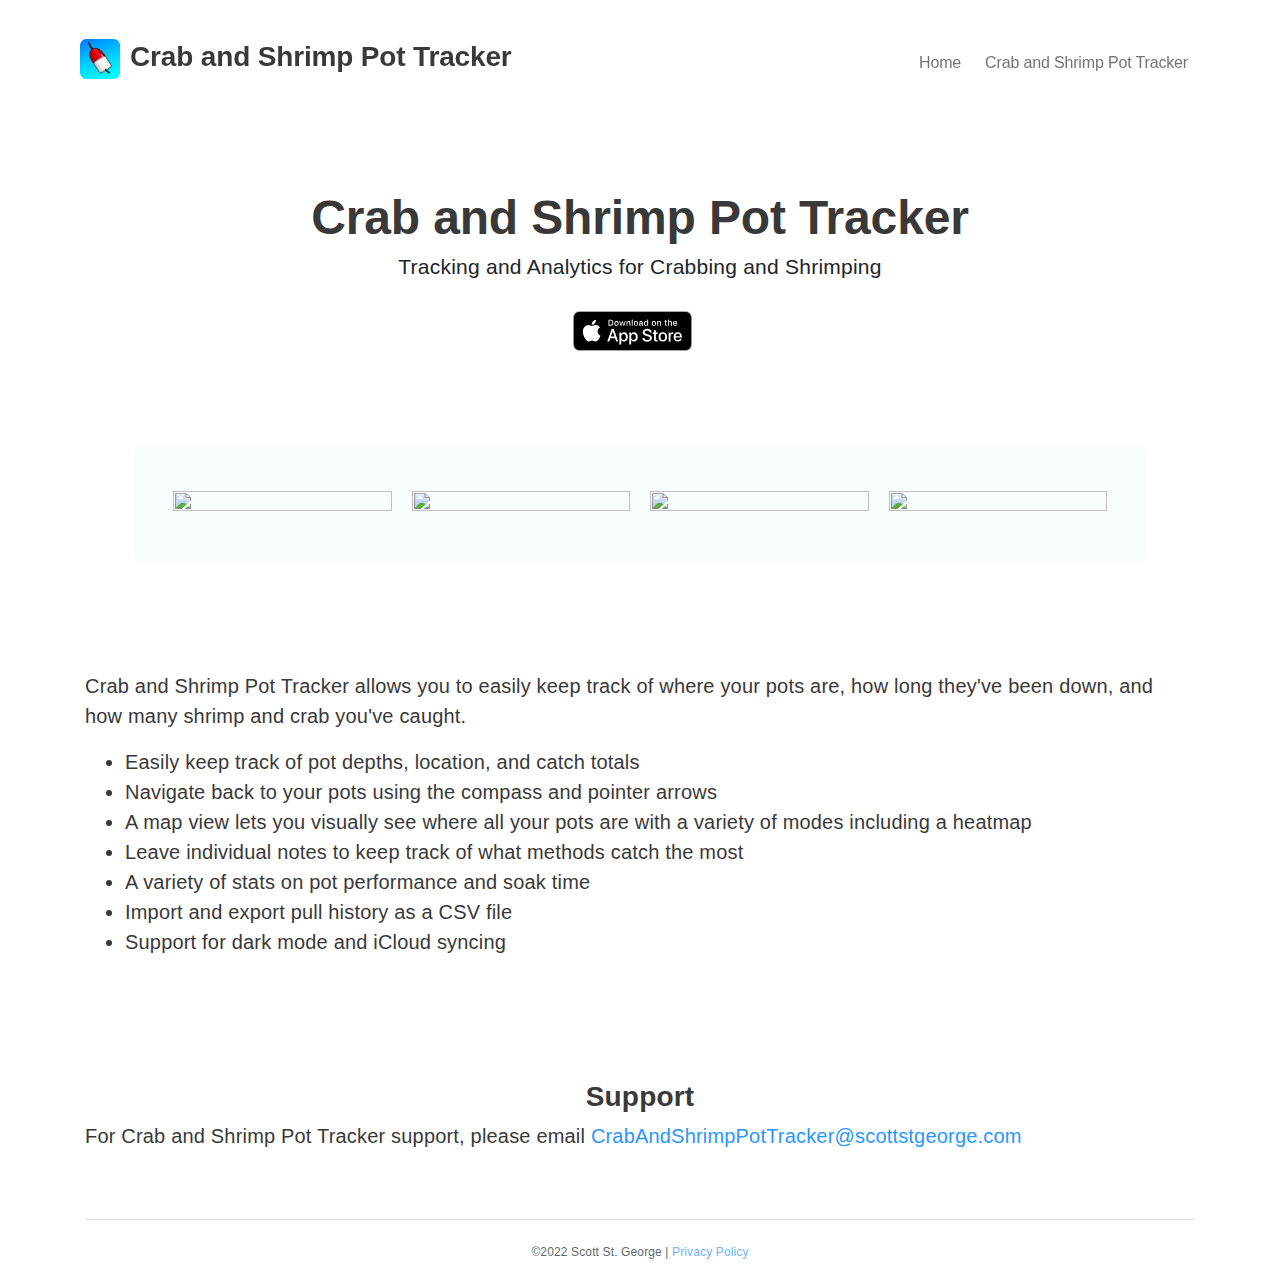
==== en/crab-and-shrimp-pot-tracker/index.html @ feecb1e0 "Update index.html" ====
<!DOCTYPE html> <html lang="en"> <head> <meta charset="utf-8"> <meta name="viewport" content="width=device-width, initial-scale=1, shrink-to-fit=no"> <meta name="description" content="Crab and Shrimp Pot tracker for iOS"><meta name="keywords" content="crab, crabbing, shrimp, shrimping, fish, fishing, boat, track, statistics, hunt, gps, navigation, noaa, marine"><meta property="og:site_name" content="Crab and Shrimp Pot Tracker"/> <meta property="og:site" content=""/> <meta property="og:title" content="" /> <meta property="og:description" content=""/> <meta property="og:image" content=""/> <meta property="og:url" content=""/> <title>Crab and Shrimp Pot Tracker - Crab and Shrimp Pot Tracker</title> <link href="css/bootstrap-3a76f35339.css" rel="stylesheet" /> <link href="css/fontawesome-all-11274eeeaa.css" rel="stylesheet" /> <link href="css/swiper-4aa7a26ce2.css" rel="stylesheet" /> <link href="css/magnific-popup-bc1aad3793.css" rel="stylesheet" /> <link href="css/styles-light-bcdc24995d.css" rel="stylesheet" /> <link rel="icon" href="image/jprwdjn2/9f2cd3043016f7cc01bc17853f072739.png?imageView2/1/w/64/h/64" /> </head> <body data-spy="scroll" data-target=".fixed-top"> <div class="spinner-wrapper"> <div class="spinner"> <div class="bounce1"></div> <div class="bounce2"></div> <div class="bounce3"></div> </div> </div> <nav class="navbar navbar-expand-lg navbar-dark navbar-custom fixed-top"> <a class="navbar-brand logo-image" href="#"><h3><img src="image/jprwdjn2/9f2cd3043016f7cc01bc17853f072739.png?imageView2/1/w/128/h/128" alt=""/>Crab and Shrimp Pot Tracker</h3></a> <button class="navbar-toggler" type="button" data-toggle="collapse" data-target="#navbarsToggle" aria-controls="navbarsToggle" aria-expanded="false" aria-label="Toggle navigation"> <span class="navbar-toggler-awesome fas fa-bars"></span> <span class="navbar-toggler-awesome fas fa-times"></span> </button>  <div class="collapse navbar-collapse" id="navbarsToggle"> <ul class="navbar-nav ml-auto"> <li class="nav-item"> <a class="nav-link page-scroll" href="http://www.scottstgeorge.com">Home</a></li><li class="nav-item"> <a class="nav-link page-scroll" href="">Crab and Shrimp Pot Tracker</a></li>  </ul> </div> </nav> <div id="header" class="cards-1"> <div class="container"> <div class="row"> <div class="col-lg-12"> <h1>Crab and Shrimp Pot Tracker</h1> <p class="p-heading p-large">Tracking and Analytics for Crabbing and Shrimping</p> <a href="https://apps.apple.com/app/apple-store/id1212160970?pt=118155238&ct=website&mt=8" target="_blank"><img src="image/download-icon/AppStore-Black.svg"/></a>&nbsp; &nbsp; </div> </div> </div> </div> <div class="slider-1"> <div class="container"> <div class="row"> <div class="col-lg-12"><div class="slider-container"> <div class="swiper-container image-v-slider"> <div class="swiper-wrapper"> <img class="swiper-slide"  src="image/jprwdjn2/7adb505d5feef9f7bb9415e6b4ef70dd.png"><img class="swiper-slide"  src="image/jprwdjn2/2c59d90d53704aeddb52153953a368f7.png"><img class="swiper-slide"  src="image/jprwdjn2/9264a9f5d0690eb03f292ec49af1e309.png"><img class="swiper-slide"  src="image/jprwdjn2/b94d99adfa3c1d48db1198936ebbbe9c.png"><img class="swiper-slide"  src="image/jprwdjn2/5e6cbcd90b7fb0bc3ebe391fe0f9e271.png"><img class="swiper-slide"  src="image/jprwdjn2/7f57d0bb5a3ef3f314821b32ac7c8688.png"> </div> </div> </div> </div> </div> </div> </div> <div class="cards-2" id="feature1"> <div class="container"> <div class="row"> <div class="col-lg-12"> <h2><h4 style=text-align:left>
Crab and Shrimp Pot Tracker allows you to easily keep track of where your pots are, how long they've been down, and how many shrimp and crab you've caught. 
</p></h2> <h4><ul style=text-align:left;>
<li>
Easily keep track of pot depths, location, and catch totals
</li>
<li>
Navigate back to your pots using the compass and pointer arrows<li>
A map view lets you visually see where all your pots are with a variety of modes including a heatmap
</li>
<li>
Leave individual notes to keep track of what methods catch the most
</li>
<li>A variety of stats on pot performance and soak time</br>
<li>
Import and export pull history as a CSV file
</li>
<li>Support for dark mode and iCloud syncing</li>
</ul></h4></div> </div> </div> </div><div class="cards-2" id="feature2"> <div class="container"> <div class="row"> <div class="col-lg-12"> <h2><h3>Support</h3></h2> <h4><h4 style=text-align:left>
For Crab and Shrimp Pot Tracker support, please email <a href="mailto:CrabAndShrimpPotTracker@scottstgeorge.com">CrabAndShrimpPotTracker@scottstgeorge.com</a>  
</h4></h4></div> </div> </div> </div> <div class="copyright"> <div class="container"> <div class="row"> <div class="col-lg-12"> <p class="p-small">©2022 Scott St. George | <a href=../privacy-policy>Privacy Policy</a></p> </div> </div> </div> </div> <script src="js/jquery-a09e13ee94.min.js"></script> <script src="js/popper-36affe2ca6.min.js"></script> <script src="js/bootstrap-e1d98d4768.min.js"></script> <script src="js/jquery-b62c744f56.easing.min.js"></script> <script src="js/swiper-d3ecdaa712.min.js"></script> <script src="js/jquery-21dfcde552.magnific-popup.js"></script> <script src="js/validator-6f0c261c06.min.js"></script> <script src="js/scripts-ec752a0d69.js"></script> </body> </html>
---- en/crab-and-shrimp-pot-tracker/css/styles-light-bcdc24995d.css ----
.p-large,body,p{line-height:1.381;letter-spacing:.011em;font-family:"SF Pro Display","SF Pro Icons","Helvetica Neue",Helvetica,Arial,sans-serif;font-weight:400}a,a:hover{color:#2997ff}body,html{width:100%;height:100%}body,p{font-size:17px}.p-large{font-size:21px}.p-small{font:400 .75rem/1.25rem "SF Pro Display","SF Pro Icons","Helvetica Neue",Helvetica,Arial,sans-serif}.p-heading{margin-bottom:1.875rem}.li-space-lg li{margin-bottom:.25rem}.indent{padding-left:1.25rem}h1{color:#393939;font-size:48px;line-height:1.08349;font-weight:600;letter-spacing:-.003em;font-family:"SF Pro Display","SF Pro Icons","Helvetica Neue",Helvetica,Arial,sans-serif}h2{color:#393939;font:600 2.25rem/2.75rem "SF Pro Display","SF Pro Icons","Helvetica Neue",Helvetica,Arial,sans-serif}h3{color:#393939;font:600 1.75rem/2rem "SF Pro Display","SF Pro Icons","Helvetica Neue",Helvetica,Arial,sans-serif}h4{color:#393939;font:400 1.25rem/1.875rem "SF Pro Display","SF Pro Icons","Helvetica Neue",Helvetica,Arial,sans-serif}h5{color:#393939;font:400 1.125rem/1.625rem "SF Pro Display","SF Pro Icons","Helvetica Neue",Helvetica,Arial,sans-serif}h6{color:#393939;font:400 1rem/1.5rem "SF Pro Display","SF Pro Icons","Helvetica Neue",Helvetica,Arial,sans-serif}a:hover{text-decoration:underline}a.turquoise{color:#000}a.white{color:#fff}.testimonial-text{font:italic 400 1rem/1.5rem "SF Pro Display","SF Pro Icons","Helvetica Neue",Helvetica,Arial,sans-serif}.testimonial-author{font:700 1rem/1.5rem "SF Pro Display","SF Pro Icons","Helvetica Neue",Helvetica,Arial,sans-serif}.btn-solid-lg,.btn-solid-reg{font:700 .75rem/0 "SF Pro Display","SF Pro Icons","Helvetica Neue",Helvetica,Arial,sans-serif;transition:all .2s;display:inline-block}.turquoise{color:#000}.btn-solid-reg{margin:10px;padding:1.1875rem 2.125rem;border:.125rem solid #000;border-radius:2rem;background-color:#000;color:#fff;text-decoration:none}.btn-solid-reg:hover{background-color:transparent;color:#000;text-decoration:none}.btn-solid-lg{padding:1.375rem 2.625rem;border:.125rem solid #000;border-radius:2rem;background-color:#000;color:#fff;text-decoration:none}.btn-outline,.btn-solid-lg:hover{background-color:transparent;color:#000;text-decoration:none}.btn-outline{display:inline-block;padding:1.1875rem 2.125rem;border:.125rem solid #000;border-radius:2rem;font:700 1.25rem/0 "SF Pro Display","SF Pro Icons","Helvetica Neue",Helvetica,Arial,sans-serif;transition:all .2s;margin:10px}.btn-outline:hover{background-color:#000;color:#fff;text-decoration:none}.btn-outline-lg,.btn-outline-reg{background-color:transparent;font:700 .75rem/0 "SF Pro Display","SF Pro Icons","Helvetica Neue",Helvetica,Arial,sans-serif;transition:all .2s;text-decoration:none}.btn-outline-reg{display:inline-block;padding:1.1875rem 2.125rem;border:.125rem solid #000;border-radius:2rem;color:#000}.btn-outline-reg:hover{background-color:#000;color:#fff;text-decoration:none}.btn-outline-lg{display:inline-block;padding:1.375rem 2.625rem;border:.125rem solid #000;border-radius:2rem;color:#000}.btn-outline-lg:hover{background-color:#000;color:#fff;text-decoration:none}.btn-outline-sm{display:inline-block;padding:1rem 1.625rem .875rem;border:.125rem solid #000;border-radius:2rem;background-color:transparent;color:#000;font:700 .625rem/0 "SF Pro Display","SF Pro Icons","Helvetica Neue",Helvetica,Arial,sans-serif;text-decoration:none;transition:all .2s}.form-control-input,.form-control-select,.form-control-textarea{padding-left:1.3125rem;border:1px solid #c4d8dc;color:#626262;transition:all .2s}.btn-outline-sm:hover{background-color:#000;color:#fff;text-decoration:none}.form-group{position:relative;margin-bottom:1.25rem}.form-group.has-error.has-danger{margin-bottom:.625rem}.form-group.has-error.has-danger .help-block.with-errors ul{margin-top:.375rem}.label-control{position:absolute;top:.87rem;left:1.375rem;color:#626262;opacity:1;font:400 .875rem/1.375rem "SF Pro Display","SF Pro Icons","Helvetica Neue",Helvetica,Arial,sans-serif;cursor:text;transition:all .2s ease}@media screen and (-ms-high-contrast:active),screen and (-ms-high-contrast:none){.label-control{top:.9375rem}}.form-control-input.notEmpty+.label-control,.form-control-input:focus+.label-control,.form-control-textarea.notEmpty+.label-control,.form-control-textarea:focus+.label-control{top:.125rem;opacity:1;font-size:.75rem;font-weight:700}.form-control-input,.form-control-select{display:block;width:100%;padding-top:1.0625rem;padding-bottom:.0625rem;border-radius:.25rem;background-color:#fff;font:400 .875rem/1.875rem "SF Pro Display","SF Pro Icons","Helvetica Neue",Helvetica,Arial,sans-serif;-webkit-appearance:none}.form-control-select{padding-top:.5rem;padding-bottom:.5rem;height:3rem}@media screen and (-ms-high-contrast:active),screen and (-ms-high-contrast:none){.form-control-input{padding-top:1.25rem;padding-bottom:.75rem;line-height:1.75rem}.form-control-select{padding-top:.875rem;padding-bottom:.75rem;height:3.125rem;line-height:2.125rem}}select{-webkit-appearance:none;-moz-appearance:none;-ms-appearance:none;-o-appearance:none;appearance:none;background-image:url(../image/down-arrow.png);background-position:96% 50%;background-repeat:no-repeat;outline:0}select::-ms-expand{display:none}.form-control-textarea{display:block;width:100%;height:8rem;padding-top:1.25rem;border-radius:.25rem;background-color:#fff;font:400 .875rem/1.75rem "SF Pro Display","SF Pro Icons","Helvetica Neue",Helvetica,Arial,sans-serif}.form-control-input:focus,.form-control-select:focus,.form-control-textarea:focus{border:1px solid #a1a1a1;outline:0}.form-control-input:hover,.form-control-select:hover,.form-control-textarea:hover{border:1px solid #a1a1a1}.checkbox{font:400 .75rem/1.25rem "SF Pro Display","SF Pro Icons","Helvetica Neue",Helvetica,Arial,sans-serif}input[type=checkbox]{vertical-align:-15%;margin-right:.375rem}@media screen and (-ms-high-contrast:active),screen and (-ms-high-contrast:none){input[type=checkbox]{vertical-align:-9%}}.form-control-submit-button{display:inline-block;width:100%;height:3.125rem;border:1px solid #000;border-radius:1.5rem;background-color:#000;color:#fff;font:700 .75rem/1.75rem "SF Pro Display","SF Pro Icons","Helvetica Neue",Helvetica,Arial,sans-serif;cursor:pointer;transition:all .2s}.form-control-submit-button:hover{background-color:transparent;color:#000}#cmsgSubmit.h3.text-center,#cmsgSubmit.h3.text-center.tada.animated,#pmsgSubmit.h3.text-center,#pmsgSubmit.h3.text-center.tada.animated,#rmsgSubmit.h3.text-center,#rmsgSubmit.h3.text-center.tada.animated{display:block;margin-bottom:0;color:#626262;font:400 1.125rem/1rem "SF Pro Display","SF Pro Icons","Helvetica Neue",Helvetica,Arial,sans-serif}.help-block.with-errors .list-unstyled{color:#626262;font-size:.75rem;line-height:1.125rem;text-align:left}.cards-1,.header .header-content,.slider-1,.spinner{text-align:center}.help-block.with-errors ul{margin-bottom:0}@-webkit-keyframes tada{from,to{-webkit-transform:scale3d(1,1,1);-ms-transform:scale3d(1,1,1);transform:scale3d(1,1,1)}10%,20%{-webkit-transform:scale3d(.9,.9,.9) rotate3d(0,0,1,-3deg);-ms-transform:scale3d(.9,.9,.9) rotate3d(0,0,1,-3deg);transform:scale3d(.9,.9,.9) rotate3d(0,0,1,-3deg)}30%,50%,70%,90%{-webkit-transform:scale3d(1.1,1.1,1.1) rotate3d(0,0,1,3deg);-ms-transform:scale3d(1.1,1.1,1.1) rotate3d(0,0,1,3deg);transform:scale3d(1.1,1.1,1.1) rotate3d(0,0,1,3deg)}40%,60%,80%{-webkit-transform:scale3d(1.1,1.1,1.1) rotate3d(0,0,1,-3deg);-ms-transform:scale3d(1.1,1.1,1.1) rotate3d(0,0,1,-3deg);transform:scale3d(1.1,1.1,1.1) rotate3d(0,0,1,-3deg)}}@keyframes tada{from,to{-webkit-transform:scale3d(1,1,1);-ms-transform:scale3d(1,1,1);transform:scale3d(1,1,1)}10%,20%{-webkit-transform:scale3d(.9,.9,.9) rotate3d(0,0,1,-3deg);-ms-transform:scale3d(.9,.9,.9) rotate3d(0,0,1,-3deg);transform:scale3d(.9,.9,.9) rotate3d(0,0,1,-3deg)}30%,50%,70%,90%{-webkit-transform:scale3d(1.1,1.1,1.1) rotate3d(0,0,1,3deg);-ms-transform:scale3d(1.1,1.1,1.1) rotate3d(0,0,1,3deg);transform:scale3d(1.1,1.1,1.1) rotate3d(0,0,1,3deg)}40%,60%,80%{-webkit-transform:scale3d(1.1,1.1,1.1) rotate3d(0,0,1,-3deg);-ms-transform:scale3d(1.1,1.1,1.1) rotate3d(0,0,1,-3deg);transform:scale3d(1.1,1.1,1.1) rotate3d(0,0,1,-3deg)}}.tada{-webkit-animation-name:tada;animation-name:tada}.animated{-webkit-animation-duration:1s;animation-duration:1s;-webkit-animation-fill-mode:both;animation-fill-mode:both}.my-mfp-slide-bottom .zoom-anim-dialog{opacity:0;transition:all .2s ease-out;-webkit-transform:translateY(-1.25rem) perspective(37.5rem) rotateX(10deg);-ms-transform:translateY(-1.25rem) perspective(37.5rem) rotateX(10deg);transform:translateY(-1.25rem) perspective(37.5rem) rotateX(10deg)}.my-mfp-slide-bottom.mfp-ready .zoom-anim-dialog{opacity:1;-webkit-transform:translateY(0) perspective(37.5rem) rotateX(0);-ms-transform:translateY(0) perspective(37.5rem) rotateX(0);transform:translateY(0) perspective(37.5rem) rotateX(0)}.my-mfp-slide-bottom.mfp-removing .zoom-anim-dialog{opacity:0;-webkit-transform:translateY(-.625rem) perspective(37.5rem) rotateX(10deg);-ms-transform:translateY(-.625rem) perspective(37.5rem) rotateX(10deg);transform:translateY(-.625rem) perspective(37.5rem) rotateX(10deg)}.my-mfp-slide-bottom.mfp-bg{opacity:0;transition:opacity .2s ease-out}.my-mfp-slide-bottom.mfp-ready.mfp-bg{opacity:.8}.my-mfp-slide-bottom.mfp-removing.mfp-bg{opacity:0}@-webkit-keyframes fadeIn{from{opacity:0}to{opacity:1}}@keyframes fadeIn{from{opacity:0}to{opacity:1}}.fadeIn{-webkit-animation:fadeIn .6s;animation:fadeIn .6s}@-webkit-keyframes fadeOut{from{opacity:1}to{opacity:0}}@keyframes fadeOut{from{opacity:1}to{opacity:0}}.fadeOut{-webkit-animation:fadeOut .8s;animation:fadeOut .8s}.spinner-wrapper{position:fixed;z-index:999999;top:0;right:0;bottom:0;left:0;background:#fff}.spinner{position:absolute;top:50%;left:50%;width:3.75rem;height:1.25rem;margin:-.625rem 0 0 -1.875rem}.spinner>div{display:inline-block;width:1rem;height:1rem;border-radius:100%;background-color:#0a0a0a;-webkit-animation:sk-bouncedelay 1s infinite ease-in-out both;animation:sk-bouncedelay 1s infinite ease-in-out both}.spinner .bounce1{-webkit-animation-delay:-.32s;animation-delay:-.32s}.spinner .bounce2{-webkit-animation-delay:-.16s;animation-delay:-.16s}@-webkit-keyframes sk-bouncedelay{0%,100%,80%{-webkit-transform:scale(0)}40%{-webkit-transform:scale(1)}}@keyframes sk-bouncedelay{0%,100%,80%{-webkit-transform:scale(0);-ms-transform:scale(0);transform:scale(0)}40%{-webkit-transform:scale(1);-ms-transform:scale(1);transform:scale(1)}}.navbar-custom{background-color:#fff;box-shadow:0 .0625rem .375rem 0 rgba(0,0,0,.1);font-size:16px;font-weight:400;letter-spacing:-.01em;font-family:"SF Pro Text","Myriad Set Pro","SF Pro Icons","Helvetica Neue",Helvetica,Arial,sans-serif;transition:all .2s}.navbar-custom .navbar-brand.logo-image img{width:2.5rem;height:2.5rem;margin-right:10px}.navbar-custom .navbar-brand.logo-text{font:600 2rem/1.5rem "SF Pro Display","SF Pro Icons","Helvetica Neue",Helvetica,Arial,sans-serif;color:#393939;text-decoration:none}.navbar-custom .navbar-nav{margin-top:.75rem;margin-bottom:.5rem}.navbar-custom .nav-item .nav-link{padding:.625rem .75rem;color:#393939;text-decoration:none}.navbar-custom .nav-item .nav-link.active,.navbar-custom .nav-item .nav-link:hover{color:#000}.navbar-custom .dropdown:hover>.dropdown-menu{display:block;min-width:auto;animation:fadeDropdown .2s}.navbar-custom .social-icons,.navbar-custom button[aria-expanded=false] .navbar-toggler-awesome.fas.fa-times{display:none}@keyframes fadeDropdown{0%{opacity:0}100%{opacity:1}}.navbar-custom .dropdown-toggle:focus{outline:0}.navbar-custom .dropdown-menu{margin-top:0;border:none;border-radius:.25rem;background-color:#fff}.navbar-custom .dropdown-item{color:#393939;text-decoration:none}.navbar-custom .dropdown-item:hover{background-color:#fff}.navbar-custom .dropdown-item .item-text{font:600 .875rem/.875rem "SF Pro Display","SF Pro Icons","Helvetica Neue",Helvetica,Arial,sans-serif}.navbar-custom .dropdown-item:hover .item-text{color:#000}.navbar-custom .dropdown-items-divide-hr{width:100%;height:1px;margin:.75rem auto .725rem;border:none;background-color:#c4d8dc;opacity:.2}.basic-1 .btn-solid-reg,.basic-2 .btn-solid-reg{margin-top:.625rem}.navbar-custom .navbar-toggler{border:none;color:#393939;font-size:2rem}.navbar-custom button[aria-expanded=false] .navbar-toggler-awesome.fas.fa-bars{display:inline-block}.navbar-custom button[aria-expanded=true] .navbar-toggler-awesome.fas.fa-bars{display:none}.navbar-custom button[aria-expanded=true] .navbar-toggler-awesome.fas.fa-times{display:inline-block;margin-right:.125rem}.header{background-color:#fff}.header .header-content{padding-top:8rem;padding-bottom:4rem}.header .text-container{margin-bottom:4rem}.header h1{margin-bottom:1.125rem;font-size:2.5rem;line-height:3.125rem}.header .p-large{margin-bottom:1.875rem}.slider-1{padding-top:2.25rem;padding-bottom:2.125rem}.slider-1 h5{margin-bottom:.75rem}.slider-1 .slider-container{padding-top:2.75rem;padding-bottom:2.75rem;border-radius:.5rem;background-color:#f7fcfd}.cards-1{padding-top:12rem;padding-bottom:3rem}.cards-1 h2{margin-bottom:1rem}.cards-1 .card{max-width:21rem;margin-right:auto;margin-bottom:4.5rem;margin-left:auto;padding:3.25rem 2rem 2rem;border:1px solid #c4d8dc;border-radius:0;background:0 0}.cards-1 .card-image{width:6rem;height:6rem;margin-right:auto;margin-bottom:0;margin-left:auto}.cards-1 .card-title{margin-bottom:.875rem}.cards-1 .card-body{padding:0}.basic-1{padding-top:5rem;padding-bottom:5rem}.basic-1 .text-container{margin-bottom:4rem}.basic-1 h2{margin-bottom:1.375rem}.basic-2 .image-container,.slider-2 .image-container{margin-bottom:4rem}.basic-2{padding-top:7.5rem;padding-bottom:7.5rem}.basic-2 h2{margin-bottom:1.375rem}.basic-2 .list-unstyled .fas{color:#000;line-height:1.375rem}.basic-2 .list-unstyled .media-body{margin-left:.625rem}.lightbox-basic{margin:2.5rem auto;padding:2rem 1.5rem;border-radius:.25rem;background:#fff;text-align:left}.lightbox-basic .container{padding-right:0;padding-left:0}.lightbox-basic .image-container{max-width:33.75rem;margin-right:auto;margin-bottom:3rem;margin-left:auto}.lightbox-basic h3{margin-bottom:.5rem}.lightbox-basic hr{width:2.5rem;height:.125rem;margin-top:0;margin-bottom:1.25rem;margin-left:0;border:0;background-color:#000;text-align:left}.cards-2 h2,.lightbox-basic h4{margin-bottom:1rem}.lightbox-basic .list-unstyled .fas{color:#000;line-height:1.375rem}.lightbox-basic .list-unstyled .media-body{margin-left:.625rem}.lightbox-basic .btn-outline-reg,.lightbox-basic .btn-solid-reg{margin-top:.75rem}.lightbox-basic .btn-solid-reg.mfp-close{position:relative;width:auto;height:auto;color:#fff;opacity:1}.lightbox-basic .btn-solid-reg.mfp-close:hover{color:#000}.lightbox-basic a.mfp-close.as-button{position:relative;width:auto;height:auto;margin-left:.375rem;color:#000;opacity:1}.basic-4 .team-member,.cards-2 .card,.slider-2 .card-image{margin-right:auto;margin-left:auto}.lightbox-basic a.mfp-close.as-button:hover{color:#fff}.lightbox-basic button.mfp-close.x-button{position:absolute;top:-.125rem;right:-.125rem;width:2.75rem;height:2.75rem;color:#707984}.cards-2{padding-top:3rem;padding-bottom:2.75rem;text-align:center}.cards-2 .card{display:block;max-width:19.5rem;margin-bottom:6rem;border:1px solid #c4d8dc;border-radius:.5rem;vertical-align:top}.cards-2 .card .card-body{padding:2.5rem 2.75rem 1.875rem 2.5rem}.cards-2 .card .card-title{margin-bottom:.625rem;color:#393939;font-weight:700;font-size:1.75rem;line-height:2.25rem;text-align:center}.cards-2 .card .card-subtitle{margin-bottom:1.75rem}.cards-2 .card .cell-divide-hr{height:1px;margin-top:0;margin-bottom:0;border:none;background-color:#c4d8dc}.cards-2 .card .price{padding-top:.875rem;padding-bottom:1.5rem}.cards-2 .card .value{color:#000;font-weight:700;font-size:3.5rem;line-height:4rem;text-align:center}.cards-2 .card .currency{margin-right:.375rem;color:#000;font-size:1.5rem;vertical-align:56%}.cards-2 .card .frequency{margin-top:.25rem;font-size:.875rem;text-align:center}.cards-2 .card .list-unstyled{margin-top:1.875rem;margin-bottom:1.625rem;text-align:left}.basic-3 h2,.basic-3 p,.basic-4,.basic-4 h2,.cards-2 .card .button-wrapper,.copyright,.ex-header,.form-2 .list-unstyled,.form-2 h2,.slider-2 .swiper-container,.slider-2 h2{text-align:center}.cards-2 .card .list-unstyled.li-space-lg li{margin-bottom:.5rem}.cards-2 .card .list-unstyled .fas{color:#000;line-height:1.375rem}.cards-2 .card .list-unstyled .fas.fa-times{margin-left:.1875rem;margin-right:.125rem;color:#777b7e}.cards-2 .card .list-unstyled .media-body,.form-1 .list-unstyled .media-body{margin-left:.625rem}.cards-2 .card .button-wrapper{position:absolute;right:0;bottom:-1.25rem;left:0}.cards-2 .card .btn-solid-reg:hover{background-color:#fff}.cards-2 .card .label{position:absolute;top:0;right:0;width:10.625rem;height:10.625rem;overflow:hidden}.cards-2 .card .label .best-value{position:relative;width:13.75rem;padding:.3125rem 0 .3125rem 4.125rem;background-color:#000;color:#fff;-webkit-transform:rotate(45deg) translate3d(0,0,0);-ms-transform:rotate(45deg) translate3d(0,0,0);transform:rotate(45deg) translate3d(0,0,0)}.basic-3,.form-1{padding-top:6.875rem}.form-1{padding-bottom:6.25rem;background-color:#f9fafc}.form-1 h2{margin-bottom:1.25rem}.form-1 .list-unstyled{margin-top:1.375rem}.form-1 .list-unstyled .fas{color:#000;line-height:1.375rem}.form-1 .text-container{margin-bottom:3.5rem}.basic-3{padding-bottom:6.125rem}.basic-3 h2{margin-bottom:3rem}.basic-3 .image-container{margin-bottom:2.25rem}.basic-3 .image-container img{border-radius:.5rem}.basic-3 .video-wrapper{position:relative}.basic-3 .video-play-button,.basic-3 .video-play-button:after,.basic-3 .video-play-button:before{position:absolute;top:50%;left:50%;border-radius:50%;display:block}.basic-3 .video-play-button{z-index:10;box-sizing:content-box;width:2rem;height:2.75rem;padding:1.125rem 1.25rem 1.125rem 1.75rem;-webkit-transform:translateX(-50%) translateY(-50%);-ms-transform:translateX(-50%) translateY(-50%);transform:translateX(-50%) translateY(-50%)}.basic-3 .video-play-button:before{content:"";z-index:0;width:4.75rem;height:4.75rem;background:#000;animation:pulse-border 1.5s ease-out infinite;-webkit-transform:translateX(-50%) translateY(-50%);-ms-transform:translateX(-50%) translateY(-50%);transform:translateX(-50%) translateY(-50%)}.basic-3 .video-play-button:after{content:"";z-index:1;width:4.375rem;height:4.375rem;background:#000;transition:all .2s;-webkit-transform:translateX(-50%) translateY(-50%);-ms-transform:translateX(-50%) translateY(-50%);transform:translateX(-50%) translateY(-50%)}.basic-3 .video-play-button span{position:relative;display:block;z-index:3;top:.375rem;left:.25rem;width:0;height:0;border-left:1.625rem solid #fff;border-top:1rem solid transparent;border-bottom:1rem solid transparent}@keyframes pulse-border{0%{transform:translateX(-50%) translateY(-50%) translateZ(0) scale(1);opacity:1}100%{transform:translateX(-50%) translateY(-50%) translateZ(0) scale(1.5);opacity:0}}.slider-2{padding-top:7.5rem;padding-bottom:7rem;background:url(../images/testimonials-background.jpg) center center no-repeat;background-size:cover}.basic-4,.form-2{padding-top:7rem}.slider-2 h2{margin-bottom:2.5rem}.slider-2 .slider-container{position:relative}.slider-2 .swiper-container{position:static;width:90%}.slider-2 .swiper-button-next:focus,.slider-2 .swiper-button-prev:focus{outline:0}.slider-2 .swiper-button-prev{left:-.5rem;background-image:url("data:image/svg+xml;charset=utf-8,%3Csvg%20xmlns%3D'http%3A%2F%2Fwww.w3.org%2F2000%2Fsvg'%20viewBox%3D'0%200%2028%2044'%3E%3Cpath%20d%3D'M0%2C22L22%2C0l2.1%2C2.1L4.2%2C22l19.9%2C19.9L22%2C44L0%2C22L0%2C22L0%2C22z'%20fill%3D'%23626262'%2F%3E%3C%2Fsvg%3E");background-size:1.125rem 1.75rem}.slider-2 .swiper-button-next{right:-.5rem;background-image:url("data:image/svg+xml;charset=utf-8,%3Csvg%20xmlns%3D'http%3A%2F%2Fwww.w3.org%2F2000%2Fsvg'%20viewBox%3D'0%200%2028%2044'%3E%3Cpath%20d%3D'M27%2C22L27%2C22L5%2C44l-2.1-2.1L22.8%2C22L2.9%2C2.1L5%2C0L27%2C22L27%2C22z'%20fill%3D'%23626262'%2F%3E%3C%2Fsvg%3E");background-size:1.125rem 1.75rem}.slider-2 .card{position:relative;border:none;background-color:transparent}.slider-2 .card-image{width:7rem;height:7rem;margin-bottom:.25rem;border-radius:50%}.slider-2 .card-body{padding-bottom:0}.slider-2 .testimonial-author{margin-bottom:0}.basic-4{padding-bottom:4rem}.basic-4 h2{margin-bottom:1rem}.basic-4 .team-member{max-width:12.5rem;margin-bottom:3.5rem}.basic-4 .image-wrapper{overflow:hidden;margin-bottom:1.5rem;border-radius:50%}.basic-4 .image-wrapper img{margin:0;transition:all .3s}.basic-4 .image-wrapper:hover img{-moz-transform:scale(1.15);-webkit-transform:scale(1.15);transform:scale(1.15)}.basic-4 .team-member .p-large{margin-bottom:.25rem;font-size:1.125rem}.basic-4 .team-member .job-title{margin-bottom:.375rem}.basic-4 .fa-stack{margin-top:.375rem;margin-right:.125rem;margin-left:.125rem;font-size:.875rem}.ex-basic-1 .breadcrumbs .fa,.ex-basic-2 .list-unstyled .media-body,.footer .list-unstyled .media-body{margin-left:.625rem}.basic-4 .fa-stack-2x{color:#000;transition:all .2s ease}.basic-4 .fa-stack-1x{color:#fff;transition:all .2s ease}.basic-4 .fa-stack:hover .fa-stack-2x{color:#2997ff}.basic-4 .fa-stack:hover .fa-stack-1x{color:#fff}.form-2{padding-bottom:6.25rem;background:url(../images/contact-background.jpg) center center no-repeat;background-size:cover}.form-2 h2{margin-bottom:1rem}.form-2 .list-unstyled{margin-bottom:3.75rem;font-size:1rem;line-height:1.5rem}.form-2 .list-unstyled .fab,.form-2 .list-unstyled .fas{margin-right:.5rem;font-size:.875rem;color:#000}.form-2 .list-unstyled .fa-phone{vertical-align:3%}.form-2 .map-responsive{position:relative;overflow:hidden;height:0;margin-bottom:4rem;padding-bottom:70%;border-radius:.25rem}.form-2 .map-responsive iframe{position:absolute;top:0;left:0;width:100%;height:100%;border:none}.footer{padding-top:4.625rem;padding-bottom:.5rem}.footer .footer-col{margin-bottom:2.25rem}.footer h4{margin-bottom:1rem}.footer .list-unstyled .fas{color:#000;font-size:.5rem;line-height:1.375rem}.footer .fa-stack{margin-bottom:.75rem;margin-right:.5rem;font-size:1.5rem}.footer .fa-stack .fa-stack-1x{color:#fff;transition:all .2s ease}.footer .fa-stack .fa-stack-2x{color:#000;transition:all .2s ease}.footer .fa-stack:hover .fa-stack-1x{color:#fff}.footer .fa-stack:hover .fa-stack-2x{color:#2997ff}.copyright{padding-top:1rem;padding-bottom:.375rem}.copyright .p-small{padding-top:1.375rem;border-top:1px solid #c4d8dc;opacity:.7}a.back-to-top{position:fixed;z-index:999;right:.75rem;bottom:.75rem;display:none;width:2.625rem;height:2.625rem;border-radius:1.875rem;background:url(../image/up-arrow.png) center 47% no-repeat #000;background-size:1.125rem 1.125rem;text-indent:-9999px}a:hover.back-to-top{background-color:#2997ff}.ex-header{padding-top:8rem;padding-bottom:1rem}.ex-basic-1{padding-top:2rem;padding-bottom:.875rem;background-color:#f7fcfd}.ex-basic-1 .breadcrumbs{margin-bottom:1.125rem}.ex-basic-1 .breadcrumbs .fa{margin-right:.5rem}.ex-basic-2{padding-top:2rem;padding-bottom:4rem}.ex-basic-2 h3{margin-bottom:1rem}.ex-basic-2 .text-container{margin-bottom:3.625rem}.ex-basic-2 .text-container.last{margin-bottom:0}.ex-basic-2 .list-unstyled .fas{color:#000;font-size:.5rem;line-height:1.375rem}.ex-basic-2 .btn-outline-reg{margin-top:1.75rem}.ex-basic-2 .image-container-large{margin-bottom:4rem}.ex-basic-2 .image-container-large img,.ex-basic-2 .image-container-small img{border-radius:.25rem}.ex-basic-2 .text-container.dark-bg{padding:1.625rem 1.5rem .75rem 2rem;background-color:#f9fafc}@media (min-width:0px){.cards-1 .image-container img{margin-top:1rem}}@media (min-width:768px){.basic-3 p,.p-heading{width:85%}.basic-3 p,.p-heading,.slider-2 .slider-container{margin-right:auto;margin-left:auto}.header .header-content{padding-top:10.5rem}.header h1{font-size:3rem;line-height:3.5rem}.slider-1{padding-top:3rem;padding-bottom:2.875rem}.slider-1 .slider-container{padding-right:3.5rem;padding-left:3.5rem}.cards-1 .image-container img{margin-top:1rem}.slider-2 .slider-container{width:70%}.slider-2 .swiper-container{width:85%}.slider-2 .swiper-button-prev{left:1rem;width:1.375rem;background-size:1.375rem 2.125rem}.slider-2 .swiper-button-next{right:1rem;width:1.375rem;background-size:1.375rem 2.125rem}.basic-4 .team-member{display:inline-block;width:12.5rem;margin-right:2rem;margin-left:2rem;vertical-align:top}.form-2 .list-unstyled li{display:inline-block;margin-right:.5rem;margin-left:.5rem}.form-2 .list-unstyled .address{display:block}.ex-header{padding-top:10rem;padding-bottom:1rem}.ex-basic-2 .text-container.dark{padding:2.5rem 3rem 2rem}.ex-basic-2 .text-container.column{width:90%;margin-right:auto;margin-left:auto}}@media (min-width:992px){.navbar-custom{padding:2.125rem 1.5rem 2.125rem 2rem;box-shadow:none;background:0 0}.ex-header,.header{background-size:cover}.navbar-custom .navbar-nav{margin-top:0;margin-bottom:0}.navbar-custom .nav-item .nav-link{padding:.25rem .75rem;color:#515154;opacity:.8}.navbar-custom .nav-item .nav-link.active,.navbar-custom .nav-item .nav-link:hover{color:#1d1d1f;opacity:1}.navbar-custom.top-nav-collapse{padding:.5rem 1.5rem .5rem 2rem;box-shadow:0 .0625rem .375rem 0 rgba(0,0,0,.1);background-color:#fff}.navbar-custom.top-nav-collapse .nav-item .nav-link{color:#0a0a0a;opacity:.56}.navbar-custom.top-nav-collapse .nav-item .nav-link.active,.navbar-custom.top-nav-collapse .nav-item .nav-link:hover{color:#0a0a0a;opacity:1}.navbar-custom .dropdown-menu{padding-top:1rem;padding-bottom:1rem;border-top:.75rem solid transparent;border-radius:.25rem}.navbar-custom.top-nav-collapse .dropdown-menu{border-top:.5rem solid transparent;box-shadow:0 .375rem .375rem 0 rgba(0,0,0,.02)}.navbar-custom .dropdown-item{padding-top:.25rem;padding-bottom:.25rem}.navbar-custom .dropdown-items-divide-hr{width:84%}.navbar-custom .social-icons{display:block;margin-left:.5rem}.navbar-custom .fa-stack{margin-bottom:.1875rem;margin-left:.25rem;font-size:.75rem}.basic-1 .text-container,.basic-2 .image-container,.ex-basic-2 .text-container.column,.form-1 .text-container,.form-2 .map-responsive,.header .text-container,.lightbox-basic .image-container,.slider-2 .image-container{margin-bottom:0}.navbar-custom .fa-stack-2x{color:#000;transition:all .2s ease}.navbar-custom .fa-stack-1x{color:#fff;transition:all .2s ease}.navbar-custom .fa-stack:hover .fa-stack-2x{color:#fff}.navbar-custom .fa-stack:hover .fa-stack-1x,.navbar-custom.top-nav-collapse .fa-stack-2x{color:#000}.navbar-custom.top-nav-collapse .fa-stack-1x{color:#fff}.navbar-custom.top-nav-collapse .fa-stack:hover .fa-stack-2x{color:#2997ff}.navbar-custom.top-nav-collapse .fa-stack:hover .fa-stack-1x{color:#fff}.p-heading{width:65%}.header .header-content{padding-top:11.5rem;text-align:left}.header .text-container{margin-top:3rem}.cards-1 .card{display:inline-block;max-width:17.125rem;vertical-align:top}.cards-1 .col-lg-12 div.card:nth-child(3n+2){margin-right:2rem;margin-left:2rem}.cards-1 .image-container{margin-top:2rem}.basic-1 .text-container{margin-top:0}.basic-2 .text-container{margin-top:0}.lightbox-basic{max-width:62.5rem;padding:2.5rem}.lightbox-basic .image-container{max-width:100%;margin-right:2rem;margin-left:.5rem}.lightbox-basic h3{margin-top:.5rem}.cards-2 .card{display:inline-block;width:17.125rem;max-width:100%;margin-right:1rem;margin-left:1rem}.form-1{padding-top:7.5rem}.form-1 .text-container{margin-top:1.5rem}.basic-3 .image-container{max-width:53.125rem;margin-right:auto;margin-left:auto}.basic-3 p{width:65%}.slider-2{padding-bottom:7.5rem}.slider-2 .slider-container{width:88%}.slider-2 .swiper-container{width:82%}.ex-header h1{width:80%;margin-right:auto;margin-left:auto}.ex-basic-2{padding-bottom:5rem}}@media (min-width:1200px){.navbar-custom{padding:2.125rem 5rem}.navbar-custom.top-nav-collapse{padding:.5rem 5rem}.p-heading{width:55%}.header .header-content{padding-top:12.5rem}.header .text-container{margin-top:5.375rem;margin-left:1rem;margin-right:2rem}.header .image-container{margin-left:2rem;margin-right:1rem}.slider-1 .slider-container{margin-right:3rem;margin-left:3rem;padding-right:2.5rem;padding-left:2.5rem}.cards-1 .card{max-width:21rem}.cards-1 .col-lg-12 div.card:nth-child(3n+2){margin-right:2.875rem;margin-left:2.875rem}.cards-1 .image-container{margin-top:2rem}.basic-1 .text-container,.basic-2 .text-container{margin-top:0;margin-right:1rem;margin-left:1rem}.cards-2 .card{width:19.5rem;margin-right:1.625rem;margin-left:1.625rem}.form-1 .text-container{margin-right:1.5rem;margin-left:6rem}.form-1 form{margin-right:6rem;margin-left:1.5rem}.basic-3 p{width:55%}.slider-2 h2{margin-top:3.5rem}.basic-4 .team-member{margin-right:2.25rem;margin-left:2.25rem}.form-2 #contactForm,.form-2 .map-responsive{max-width:31rem;margin-right:auto;margin-left:auto}.footer .footer-col{width:90%}.footer .footer-col.middle{margin-right:auto;margin-left:auto}.footer .footer-col.last{margin-right:0;margin-left:auto}.ex-header h1{width:60%;margin-right:auto;margin-left:auto}.ex-basic-2 .form-container,.ex-basic-2 .image-container-small{margin-left:1.75rem}}
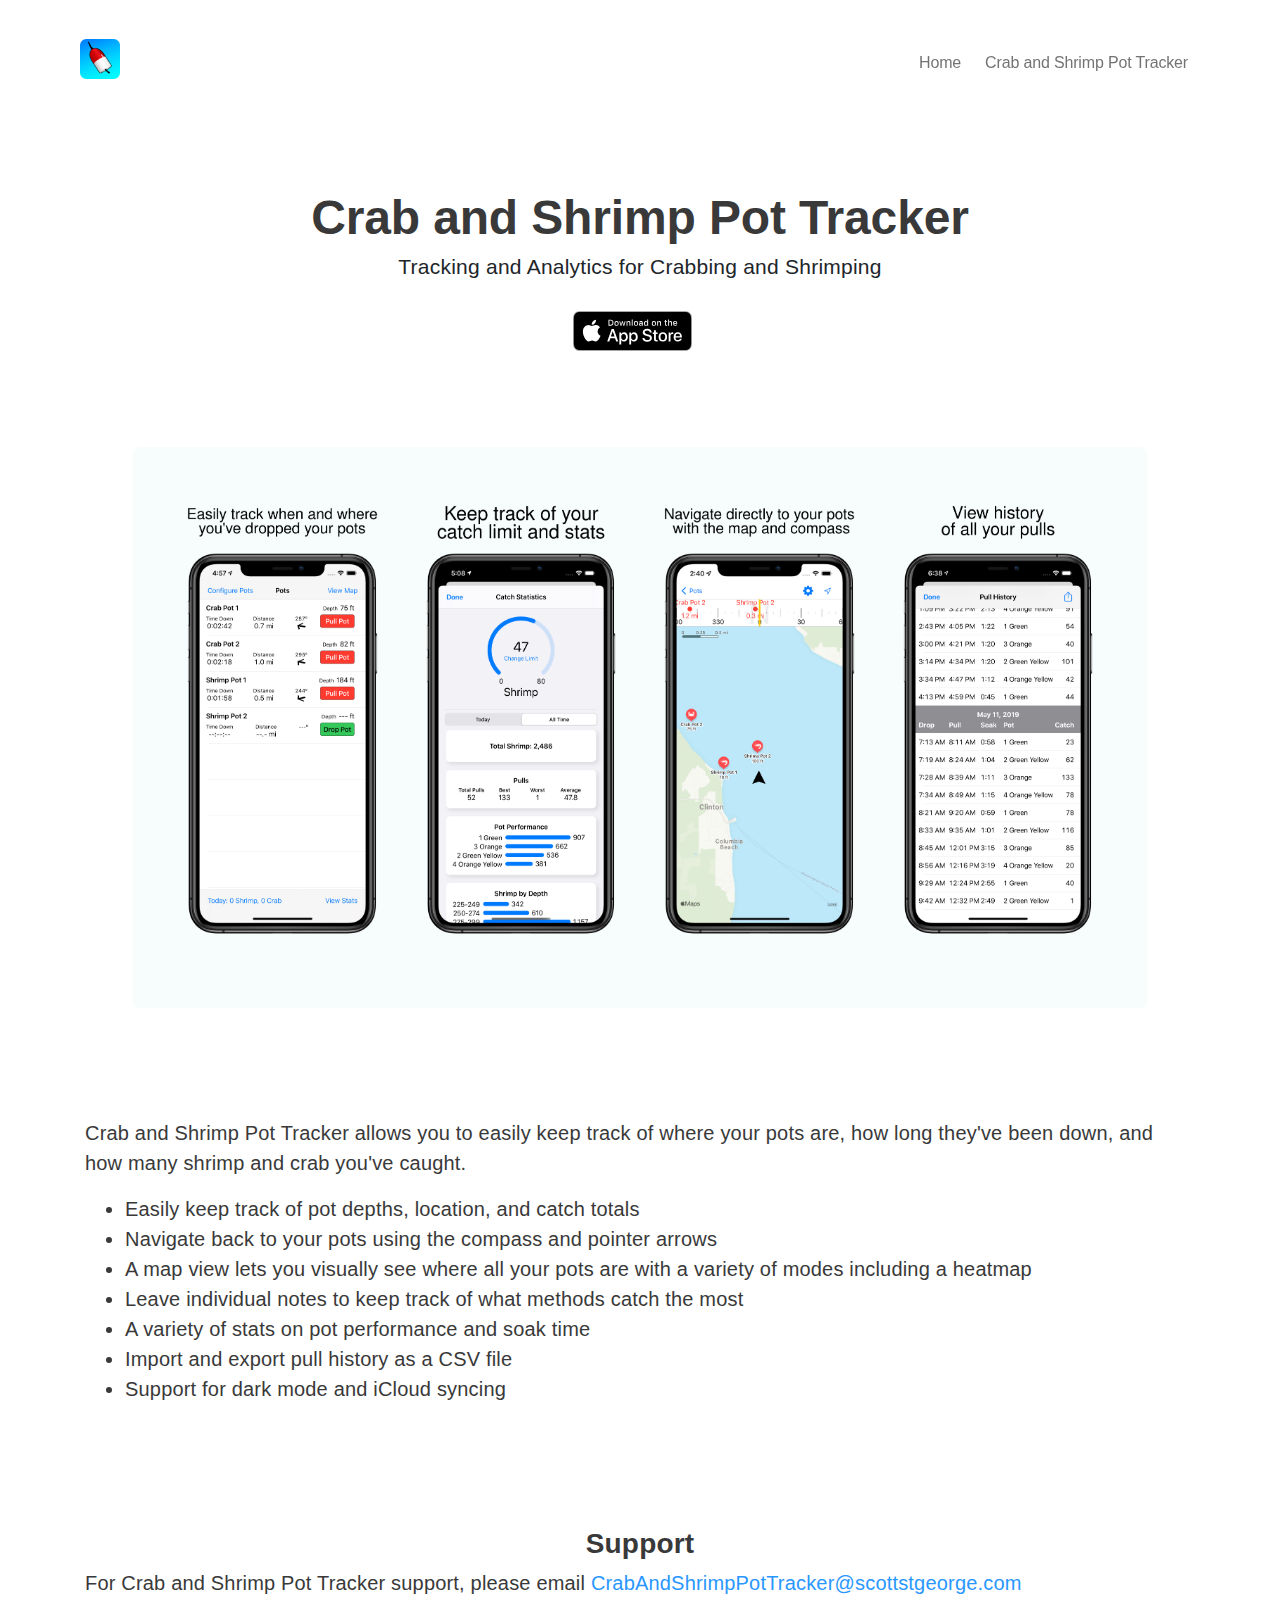
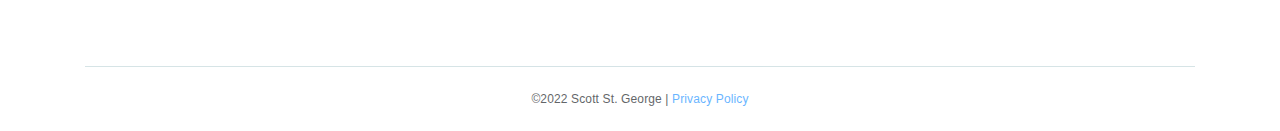
==== commit 80e3d667: "Update index.html" ====
--- a/en/crab-and-shrimp-pot-tracker/index.html
+++ b/en/crab-and-shrimp-pot-tracker/index.html
@@ -1,4 +1,4 @@
-<!DOCTYPE html> <html lang="en"> <head> <meta charset="utf-8"> <meta name="viewport" content="width=device-width, initial-scale=1, shrink-to-fit=no"> <meta name="description" content="Crab and Shrimp Pot tracker for iOS"><meta name="keywords" content="crab, crabbing, shrimp, shrimping, fish, fishing, boat, track, statistics, hunt, gps, navigation, noaa, marine"><meta property="og:site_name" content="Crab and Shrimp Pot Tracker"/> <meta property="og:site" content=""/> <meta property="og:title" content="" /> <meta property="og:description" content=""/> <meta property="og:image" content=""/> <meta property="og:url" content=""/> <title>Crab and Shrimp Pot Tracker - Crab and Shrimp Pot Tracker</title> <link href="css/bootstrap-3a76f35339.css" rel="stylesheet" /> <link href="css/fontawesome-all-11274eeeaa.css" rel="stylesheet" /> <link href="css/swiper-4aa7a26ce2.css" rel="stylesheet" /> <link href="css/magnific-popup-bc1aad3793.css" rel="stylesheet" /> <link href="css/styles-light-bcdc24995d.css" rel="stylesheet" /> <link rel="icon" href="image/jprwdjn2/9f2cd3043016f7cc01bc17853f072739.png?imageView2/1/w/64/h/64" /> </head> <body data-spy="scroll" data-target=".fixed-top"> <div class="spinner-wrapper"> <div class="spinner"> <div class="bounce1"></div> <div class="bounce2"></div> <div class="bounce3"></div> </div> </div> <nav class="navbar navbar-expand-lg navbar-dark navbar-custom fixed-top"> <a class="navbar-brand logo-image" href="#"><h3><img src="image/jprwdjn2/9f2cd3043016f7cc01bc17853f072739.png?imageView2/1/w/128/h/128" alt=""/>Crab and Shrimp Pot Tracker</h3></a> <button class="navbar-toggler" type="button" data-toggle="collapse" data-target="#navbarsToggle" aria-controls="navbarsToggle" aria-expanded="false" aria-label="Toggle navigation"> <span class="navbar-toggler-awesome fas fa-bars"></span> <span class="navbar-toggler-awesome fas fa-times"></span> </button>  <div class="collapse navbar-collapse" id="navbarsToggle"> <ul class="navbar-nav ml-auto"> <li class="nav-item"> <a class="nav-link page-scroll" href="http://www.scottstgeorge.com">Home</a></li><li class="nav-item"> <a class="nav-link page-scroll" href="">Crab and Shrimp Pot Tracker</a></li>  </ul> </div> </nav> <div id="header" class="cards-1"> <div class="container"> <div class="row"> <div class="col-lg-12"> <h1>Crab and Shrimp Pot Tracker</h1> <p class="p-heading p-large">Tracking and Analytics for Crabbing and Shrimping</p> <a href="https://apps.apple.com/app/apple-store/id1212160970?pt=118155238&ct=website&mt=8" target="_blank"><img src="image/download-icon/AppStore-Black.svg"/></a>&nbsp; &nbsp; </div> </div> </div> </div> <div class="slider-1"> <div class="container"> <div class="row"> <div class="col-lg-12"><div class="slider-container"> <div class="swiper-container image-v-slider"> <div class="swiper-wrapper"> <img class="swiper-slide"  src="image/jprwdjn2/7adb505d5feef9f7bb9415e6b4ef70dd.png"><img class="swiper-slide"  src="image/jprwdjn2/2c59d90d53704aeddb52153953a368f7.png"><img class="swiper-slide"  src="image/jprwdjn2/9264a9f5d0690eb03f292ec49af1e309.png"><img class="swiper-slide"  src="image/jprwdjn2/b94d99adfa3c1d48db1198936ebbbe9c.png"><img class="swiper-slide"  src="image/jprwdjn2/5e6cbcd90b7fb0bc3ebe391fe0f9e271.png"><img class="swiper-slide"  src="image/jprwdjn2/7f57d0bb5a3ef3f314821b32ac7c8688.png"> </div> </div> </div> </div> </div> </div> </div> <div class="cards-2" id="feature1"> <div class="container"> <div class="row"> <div class="col-lg-12"> <h2><h4 style=text-align:left>
+<!DOCTYPE html> <html lang="en"> <head> <meta charset="utf-8"> <meta name="viewport" content="width=device-width, initial-scale=1, shrink-to-fit=no"> <meta name="description" content="Crab and Shrimp Pot tracker for iOS"><meta name="keywords" content="crab, crabbing, shrimp, shrimping, fish, fishing, boat, track, statistics, hunt, gps, navigation, noaa, marine"><meta property="og:site_name" content="Crab and Shrimp Pot Tracker"/> <meta property="og:site" content=""/> <meta property="og:title" content="" /> <meta property="og:description" content=""/> <meta property="og:image" content=""/> <meta property="og:url" content=""/> <title>Crab and Shrimp Pot Tracker - Crab and Shrimp Pot Tracker</title> <link href="css/bootstrap-3a76f35339.css" rel="stylesheet" /> <link href="css/fontawesome-all-11274eeeaa.css" rel="stylesheet" /> <link href="css/swiper-4aa7a26ce2.css" rel="stylesheet" /> <link href="css/magnific-popup-bc1aad3793.css" rel="stylesheet" /> <link href="css/styles-light-bcdc24995d.css" rel="stylesheet" /> <link rel="icon" href="image/jprwdjn2/9f2cd3043016f7cc01bc17853f072739.png?imageView2/1/w/64/h/64" /> </head> <body data-spy="scroll" data-target=".fixed-top"> <div class="spinner-wrapper"> <div class="spinner"> <div class="bounce1"></div> <div class="bounce2"></div> <div class="bounce3"></div> </div> </div> <nav class="navbar navbar-expand-lg navbar-dark navbar-custom fixed-top"> <a class="navbar-brand logo-image" href="#"><h3><img src="image/jprwdjn2/9f2cd3043016f7cc01bc17853f072739.png?imageView2/1/w/128/h/128" alt=""/></h3></a> <button class="navbar-toggler" type="button" data-toggle="collapse" data-target="#navbarsToggle" aria-controls="navbarsToggle" aria-expanded="false" aria-label="Toggle navigation"> <span class="navbar-toggler-awesome fas fa-bars"></span> <span class="navbar-toggler-awesome fas fa-times"></span> </button>  <div class="collapse navbar-collapse" id="navbarsToggle"> <ul class="navbar-nav ml-auto"> <li class="nav-item"> <a class="nav-link page-scroll" href="http://www.scottstgeorge.com">Home</a></li><li class="nav-item"> <a class="nav-link page-scroll" href="">Crab and Shrimp Pot Tracker</a></li>  </ul> </div> </nav> <div id="header" class="cards-1"> <div class="container"> <div class="row"> <div class="col-lg-12"> <h1>Crab and Shrimp Pot Tracker</h1> <p class="p-heading p-large">Tracking and Analytics for Crabbing and Shrimping</p> <a href="https://apps.apple.com/app/apple-store/id1212160970?pt=118155238&ct=website&mt=8" target="_blank"><img src="image/download-icon/AppStore-Black.svg"/></a>&nbsp; &nbsp; </div> </div> </div> </div> <div class="slider-1"> <div class="container"> <div class="row"> <div class="col-lg-12"><div class="slider-container"> <div class="swiper-container image-v-slider"> <div class="swiper-wrapper"> <img class="swiper-slide"  src="image/jprwdjn2/7adb505d5feef9f7bb9415e6b4ef70dd.png"><img class="swiper-slide"  src="image/jprwdjn2/2c59d90d53704aeddb52153953a368f7.png"><img class="swiper-slide"  src="image/jprwdjn2/9264a9f5d0690eb03f292ec49af1e309.png"><img class="swiper-slide"  src="image/jprwdjn2/b94d99adfa3c1d48db1198936ebbbe9c.png"><img class="swiper-slide"  src="image/jprwdjn2/5e6cbcd90b7fb0bc3ebe391fe0f9e271.png"><img class="swiper-slide"  src="image/jprwdjn2/7f57d0bb5a3ef3f314821b32ac7c8688.png"> </div> </div> </div> </div> </div> </div> </div> <div class="cards-2" id="feature1"> <div class="container"> <div class="row"> <div class="col-lg-12"> <h2><h4 style=text-align:left>
 Crab and Shrimp Pot Tracker allows you to easily keep track of where your pots are, how long they've been down, and how many shrimp and crab you've caught. 
 </p></h2> <h4><ul style=text-align:left;>
 <li>
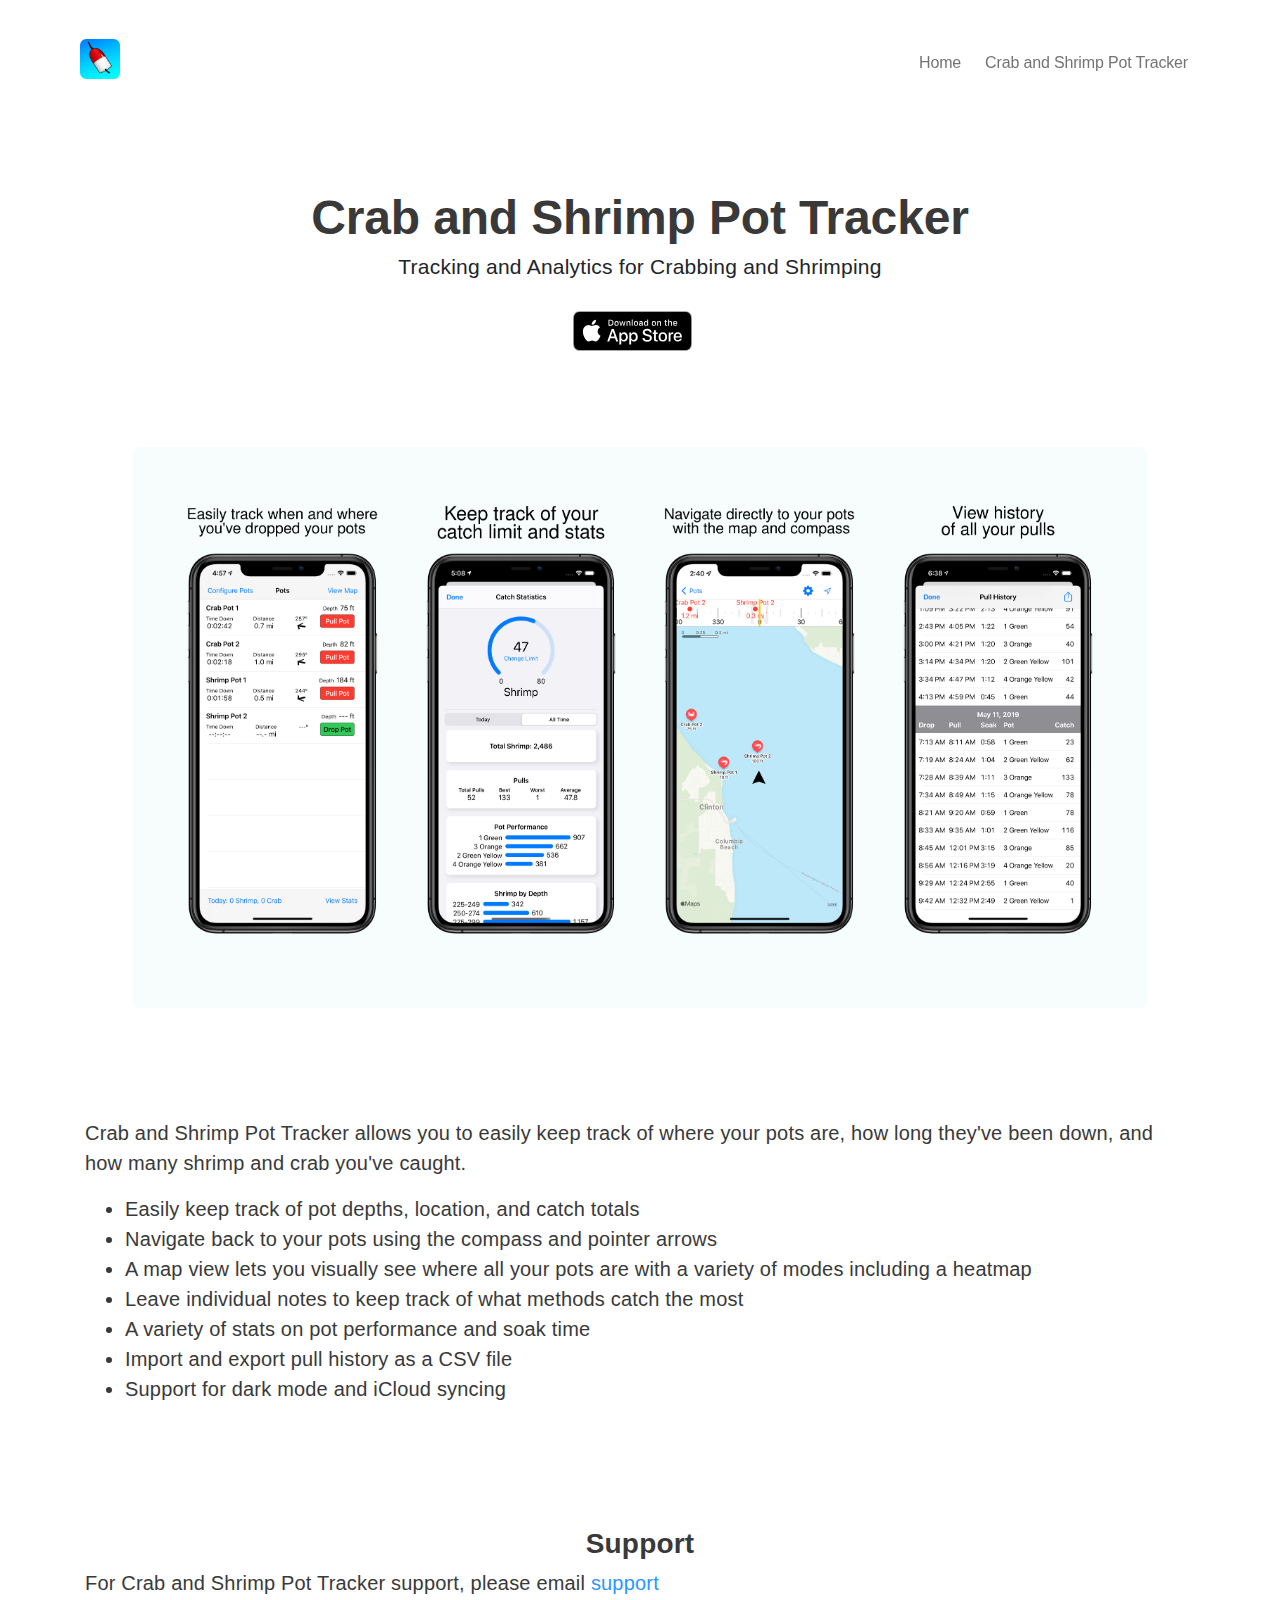
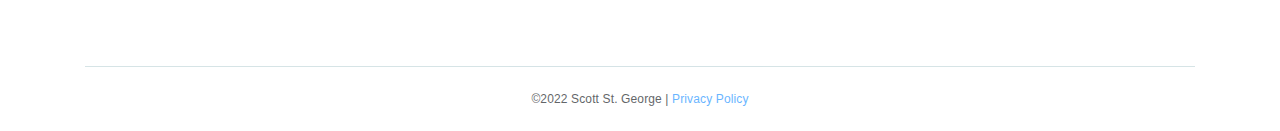
==== commit c0299b71: "Update index.html" ====
--- a/en/crab-and-shrimp-pot-tracker/index.html
+++ b/en/crab-and-shrimp-pot-tracker/index.html
@@ -17,5 +17,5 @@
 </li>
 <li>Support for dark mode and iCloud syncing</li>
 </ul></h4></div> </div> </div> </div><div class="cards-2" id="feature2"> <div class="container"> <div class="row"> <div class="col-lg-12"> <h2><h3>Support</h3></h2> <h4><h4 style=text-align:left>
-For Crab and Shrimp Pot Tracker support, please email <a href="mailto:CrabAndShrimpPotTracker@scottstgeorge.com">CrabAndShrimpPotTracker@scottstgeorge.com</a>  
+For Crab and Shrimp Pot Tracker support, please email <a href="mailto:CrabAndShrimpPotTracker@scottstgeorge.com">support</a>  
 </h4></h4></div> </div> </div> </div> <div class="copyright"> <div class="container"> <div class="row"> <div class="col-lg-12"> <p class="p-small">©2022 Scott St. George | <a href=../privacy-policy>Privacy Policy</a></p> </div> </div> </div> </div> <script src="js/jquery-a09e13ee94.min.js"></script> <script src="js/popper-36affe2ca6.min.js"></script> <script src="js/bootstrap-e1d98d4768.min.js"></script> <script src="js/jquery-b62c744f56.easing.min.js"></script> <script src="js/swiper-d3ecdaa712.min.js"></script> <script src="js/jquery-21dfcde552.magnific-popup.js"></script> <script src="js/validator-6f0c261c06.min.js"></script> <script src="js/scripts-ec752a0d69.js"></script> </body> </html>
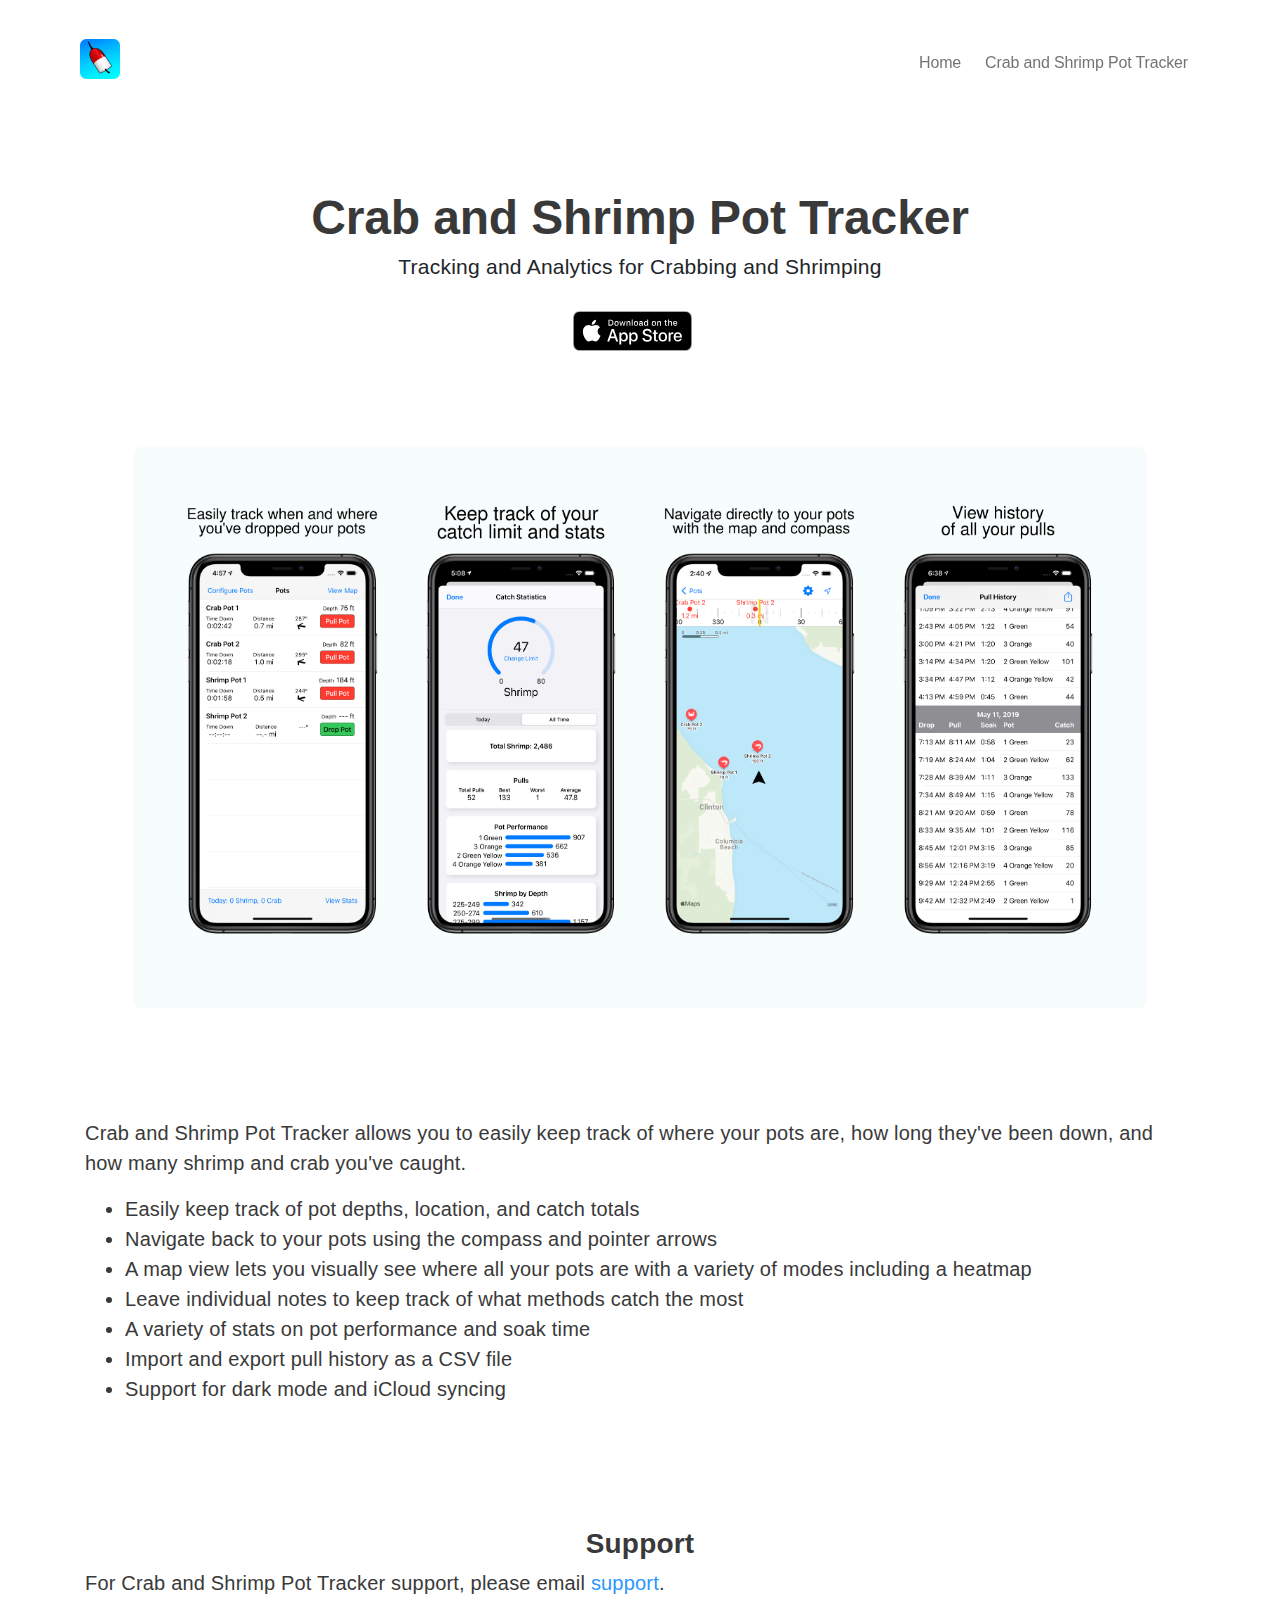
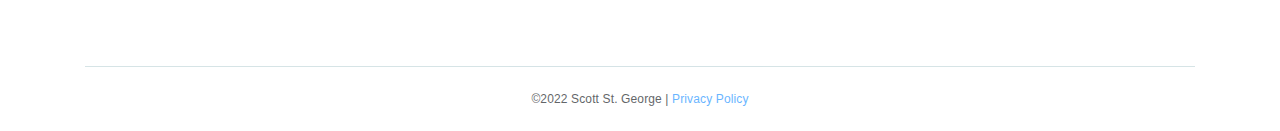
==== commit 946e7c69: "Update index.html" ====
--- a/en/crab-and-shrimp-pot-tracker/index.html
+++ b/en/crab-and-shrimp-pot-tracker/index.html
@@ -17,5 +17,5 @@
 </li>
 <li>Support for dark mode and iCloud syncing</li>
 </ul></h4></div> </div> </div> </div><div class="cards-2" id="feature2"> <div class="container"> <div class="row"> <div class="col-lg-12"> <h2><h3>Support</h3></h2> <h4><h4 style=text-align:left>
-For Crab and Shrimp Pot Tracker support, please email <a href="mailto:CrabAndShrimpPotTracker@scottstgeorge.com">support</a>  
+For Crab and Shrimp Pot Tracker support, please email <a href="mailto:CrabAndShrimpPotTracker@scottstgeorge.com">support</a>.  
 </h4></h4></div> </div> </div> </div> <div class="copyright"> <div class="container"> <div class="row"> <div class="col-lg-12"> <p class="p-small">©2022 Scott St. George | <a href=../privacy-policy>Privacy Policy</a></p> </div> </div> </div> </div> <script src="js/jquery-a09e13ee94.min.js"></script> <script src="js/popper-36affe2ca6.min.js"></script> <script src="js/bootstrap-e1d98d4768.min.js"></script> <script src="js/jquery-b62c744f56.easing.min.js"></script> <script src="js/swiper-d3ecdaa712.min.js"></script> <script src="js/jquery-21dfcde552.magnific-popup.js"></script> <script src="js/validator-6f0c261c06.min.js"></script> <script src="js/scripts-ec752a0d69.js"></script> </body> </html>
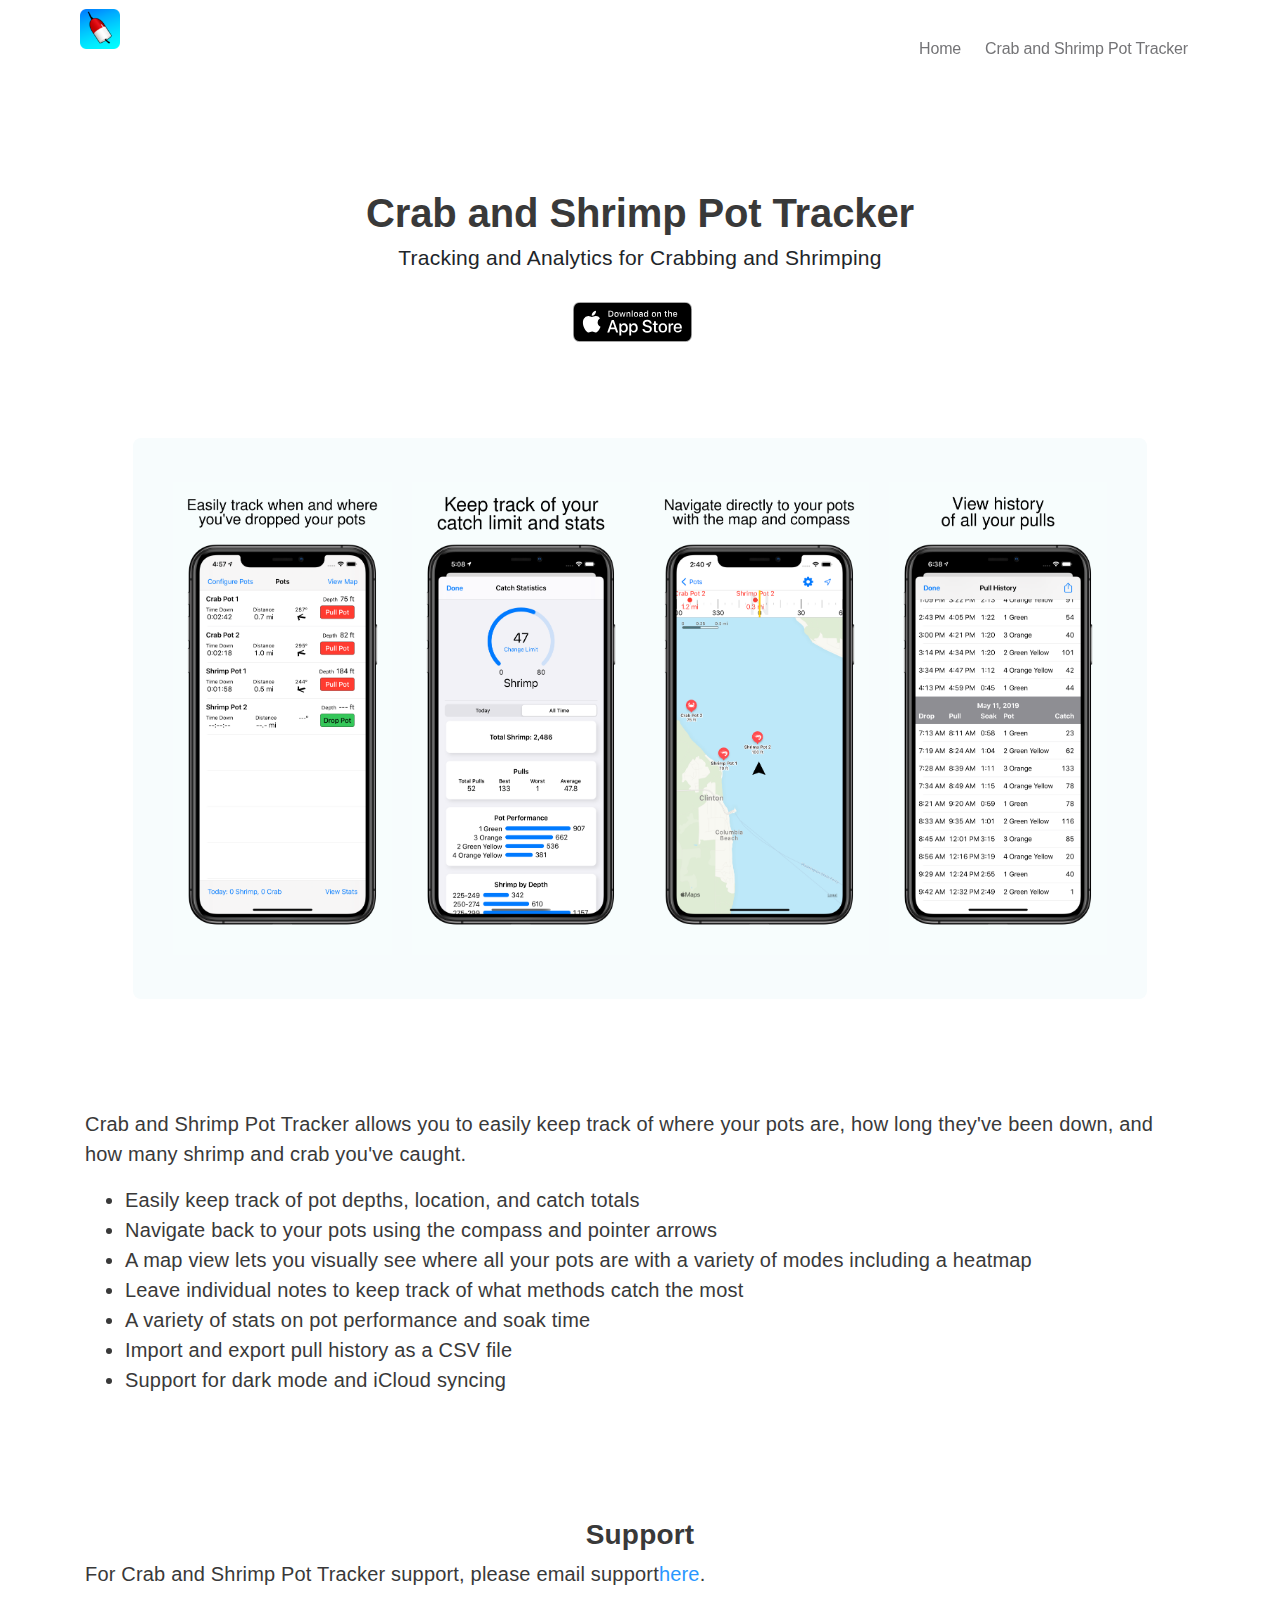
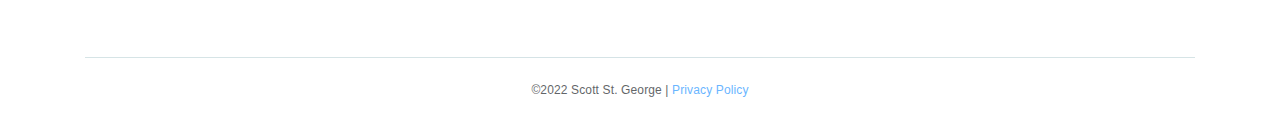
==== commit 4e561c08: "Update index.html" ====
--- a/en/crab-and-shrimp-pot-tracker/index.html
+++ b/en/crab-and-shrimp-pot-tracker/index.html
@@ -17,5 +17,5 @@
 </li>
 <li>Support for dark mode and iCloud syncing</li>
 </ul></h4></div> </div> </div> </div><div class="cards-2" id="feature2"> <div class="container"> <div class="row"> <div class="col-lg-12"> <h2><h3>Support</h3></h2> <h4><h4 style=text-align:left>
-For Crab and Shrimp Pot Tracker support, please email <a href="mailto:CrabAndShrimpPotTracker@scottstgeorge.com">support</a>.  
+For Crab and Shrimp Pot Tracker support, please email support<a href="mailto:CrabAndShrimpPotTracker@scottstgeorge.com">here</a>.  
 </h4></h4></div> </div> </div> </div> <div class="copyright"> <div class="container"> <div class="row"> <div class="col-lg-12"> <p class="p-small">©2022 Scott St. George | <a href=../privacy-policy>Privacy Policy</a></p> </div> </div> </div> </div> <script src="js/jquery-a09e13ee94.min.js"></script> <script src="js/popper-36affe2ca6.min.js"></script> <script src="js/bootstrap-e1d98d4768.min.js"></script> <script src="js/jquery-b62c744f56.easing.min.js"></script> <script src="js/swiper-d3ecdaa712.min.js"></script> <script src="js/jquery-21dfcde552.magnific-popup.js"></script> <script src="js/validator-6f0c261c06.min.js"></script> <script src="js/scripts-ec752a0d69.js"></script> </body> </html>
--- a/en/crab-and-shrimp-pot-tracker/css/styles-light-bcdc24995d.css
+++ b/en/crab-and-shrimp-pot-tracker/css/styles-light-bcdc24995d.css
@@ -1 +1,1862 @@
-.p-large,body,p{line-height:1.381;letter-spacing:.011em;font-family:"SF Pro Display","SF Pro Icons","Helvetica Neue",Helvetica,Arial,sans-serif;font-weight:400}a,a:hover{color:#2997ff}body,html{width:100%;height:100%}body,p{font-size:17px}.p-large{font-size:21px}.p-small{font:400 .75rem/1.25rem "SF Pro Display","SF Pro Icons","Helvetica Neue",Helvetica,Arial,sans-serif}.p-heading{margin-bottom:1.875rem}.li-space-lg li{margin-bottom:.25rem}.indent{padding-left:1.25rem}h1{color:#393939;font-size:48px;line-height:1.08349;font-weight:600;letter-spacing:-.003em;font-family:"SF Pro Display","SF Pro Icons","Helvetica Neue",Helvetica,Arial,sans-serif}h2{color:#393939;font:600 2.25rem/2.75rem "SF Pro Display","SF Pro Icons","Helvetica Neue",Helvetica,Arial,sans-serif}h3{color:#393939;font:600 1.75rem/2rem "SF Pro Display","SF Pro Icons","Helvetica Neue",Helvetica,Arial,sans-serif}h4{color:#393939;font:400 1.25rem/1.875rem "SF Pro Display","SF Pro Icons","Helvetica Neue",Helvetica,Arial,sans-serif}h5{color:#393939;font:400 1.125rem/1.625rem "SF Pro Display","SF Pro Icons","Helvetica Neue",Helvetica,Arial,sans-serif}h6{color:#393939;font:400 1rem/1.5rem "SF Pro Display","SF Pro Icons","Helvetica Neue",Helvetica,Arial,sans-serif}a:hover{text-decoration:underline}a.turquoise{color:#000}a.white{color:#fff}.testimonial-text{font:italic 400 1rem/1.5rem "SF Pro Display","SF Pro Icons","Helvetica Neue",Helvetica,Arial,sans-serif}.testimonial-author{font:700 1rem/1.5rem "SF Pro Display","SF Pro Icons","Helvetica Neue",Helvetica,Arial,sans-serif}.btn-solid-lg,.btn-solid-reg{font:700 .75rem/0 "SF Pro Display","SF Pro Icons","Helvetica Neue",Helvetica,Arial,sans-serif;transition:all .2s;display:inline-block}.turquoise{color:#000}.btn-solid-reg{margin:10px;padding:1.1875rem 2.125rem;border:.125rem solid #000;border-radius:2rem;background-color:#000;color:#fff;text-decoration:none}.btn-solid-reg:hover{background-color:transparent;color:#000;text-decoration:none}.btn-solid-lg{padding:1.375rem 2.625rem;border:.125rem solid #000;border-radius:2rem;background-color:#000;color:#fff;text-decoration:none}.btn-outline,.btn-solid-lg:hover{background-color:transparent;color:#000;text-decoration:none}.btn-outline{display:inline-block;padding:1.1875rem 2.125rem;border:.125rem solid #000;border-radius:2rem;font:700 1.25rem/0 "SF Pro Display","SF Pro Icons","Helvetica Neue",Helvetica,Arial,sans-serif;transition:all .2s;margin:10px}.btn-outline:hover{background-color:#000;color:#fff;text-decoration:none}.btn-outline-lg,.btn-outline-reg{background-color:transparent;font:700 .75rem/0 "SF Pro Display","SF Pro Icons","Helvetica Neue",Helvetica,Arial,sans-serif;transition:all .2s;text-decoration:none}.btn-outline-reg{display:inline-block;padding:1.1875rem 2.125rem;border:.125rem solid #000;border-radius:2rem;color:#000}.btn-outline-reg:hover{background-color:#000;color:#fff;text-decoration:none}.btn-outline-lg{display:inline-block;padding:1.375rem 2.625rem;border:.125rem solid #000;border-radius:2rem;color:#000}.btn-outline-lg:hover{background-color:#000;color:#fff;text-decoration:none}.btn-outline-sm{display:inline-block;padding:1rem 1.625rem .875rem;border:.125rem solid #000;border-radius:2rem;background-color:transparent;color:#000;font:700 .625rem/0 "SF Pro Display","SF Pro Icons","Helvetica Neue",Helvetica,Arial,sans-serif;text-decoration:none;transition:all .2s}.form-control-input,.form-control-select,.form-control-textarea{padding-left:1.3125rem;border:1px solid #c4d8dc;color:#626262;transition:all .2s}.btn-outline-sm:hover{background-color:#000;color:#fff;text-decoration:none}.form-group{position:relative;margin-bottom:1.25rem}.form-group.has-error.has-danger{margin-bottom:.625rem}.form-group.has-error.has-danger .help-block.with-errors ul{margin-top:.375rem}.label-control{position:absolute;top:.87rem;left:1.375rem;color:#626262;opacity:1;font:400 .875rem/1.375rem "SF Pro Display","SF Pro Icons","Helvetica Neue",Helvetica,Arial,sans-serif;cursor:text;transition:all .2s ease}@media screen and (-ms-high-contrast:active),screen and (-ms-high-contrast:none){.label-control{top:.9375rem}}.form-control-input.notEmpty+.label-control,.form-control-input:focus+.label-control,.form-control-textarea.notEmpty+.label-control,.form-control-textarea:focus+.label-control{top:.125rem;opacity:1;font-size:.75rem;font-weight:700}.form-control-input,.form-control-select{display:block;width:100%;padding-top:1.0625rem;padding-bottom:.0625rem;border-radius:.25rem;background-color:#fff;font:400 .875rem/1.875rem "SF Pro Display","SF Pro Icons","Helvetica Neue",Helvetica,Arial,sans-serif;-webkit-appearance:none}.form-control-select{padding-top:.5rem;padding-bottom:.5rem;height:3rem}@media screen and (-ms-high-contrast:active),screen and (-ms-high-contrast:none){.form-control-input{padding-top:1.25rem;padding-bottom:.75rem;line-height:1.75rem}.form-control-select{padding-top:.875rem;padding-bottom:.75rem;height:3.125rem;line-height:2.125rem}}select{-webkit-appearance:none;-moz-appearance:none;-ms-appearance:none;-o-appearance:none;appearance:none;background-image:url(../image/down-arrow.png);background-position:96% 50%;background-repeat:no-repeat;outline:0}select::-ms-expand{display:none}.form-control-textarea{display:block;width:100%;height:8rem;padding-top:1.25rem;border-radius:.25rem;background-color:#fff;font:400 .875rem/1.75rem "SF Pro Display","SF Pro Icons","Helvetica Neue",Helvetica,Arial,sans-serif}.form-control-input:focus,.form-control-select:focus,.form-control-textarea:focus{border:1px solid #a1a1a1;outline:0}.form-control-input:hover,.form-control-select:hover,.form-control-textarea:hover{border:1px solid #a1a1a1}.checkbox{font:400 .75rem/1.25rem "SF Pro Display","SF Pro Icons","Helvetica Neue",Helvetica,Arial,sans-serif}input[type=checkbox]{vertical-align:-15%;margin-right:.375rem}@media screen and (-ms-high-contrast:active),screen and (-ms-high-contrast:none){input[type=checkbox]{vertical-align:-9%}}.form-control-submit-button{display:inline-block;width:100%;height:3.125rem;border:1px solid #000;border-radius:1.5rem;background-color:#000;color:#fff;font:700 .75rem/1.75rem "SF Pro Display","SF Pro Icons","Helvetica Neue",Helvetica,Arial,sans-serif;cursor:pointer;transition:all .2s}.form-control-submit-button:hover{background-color:transparent;color:#000}#cmsgSubmit.h3.text-center,#cmsgSubmit.h3.text-center.tada.animated,#pmsgSubmit.h3.text-center,#pmsgSubmit.h3.text-center.tada.animated,#rmsgSubmit.h3.text-center,#rmsgSubmit.h3.text-center.tada.animated{display:block;margin-bottom:0;color:#626262;font:400 1.125rem/1rem "SF Pro Display","SF Pro Icons","Helvetica Neue",Helvetica,Arial,sans-serif}.help-block.with-errors .list-unstyled{color:#626262;font-size:.75rem;line-height:1.125rem;text-align:left}.cards-1,.header .header-content,.slider-1,.spinner{text-align:center}.help-block.with-errors ul{margin-bottom:0}@-webkit-keyframes tada{from,to{-webkit-transform:scale3d(1,1,1);-ms-transform:scale3d(1,1,1);transform:scale3d(1,1,1)}10%,20%{-webkit-transform:scale3d(.9,.9,.9) rotate3d(0,0,1,-3deg);-ms-transform:scale3d(.9,.9,.9) rotate3d(0,0,1,-3deg);transform:scale3d(.9,.9,.9) rotate3d(0,0,1,-3deg)}30%,50%,70%,90%{-webkit-transform:scale3d(1.1,1.1,1.1) rotate3d(0,0,1,3deg);-ms-transform:scale3d(1.1,1.1,1.1) rotate3d(0,0,1,3deg);transform:scale3d(1.1,1.1,1.1) rotate3d(0,0,1,3deg)}40%,60%,80%{-webkit-transform:scale3d(1.1,1.1,1.1) rotate3d(0,0,1,-3deg);-ms-transform:scale3d(1.1,1.1,1.1) rotate3d(0,0,1,-3deg);transform:scale3d(1.1,1.1,1.1) rotate3d(0,0,1,-3deg)}}@keyframes tada{from,to{-webkit-transform:scale3d(1,1,1);-ms-transform:scale3d(1,1,1);transform:scale3d(1,1,1)}10%,20%{-webkit-transform:scale3d(.9,.9,.9) rotate3d(0,0,1,-3deg);-ms-transform:scale3d(.9,.9,.9) rotate3d(0,0,1,-3deg);transform:scale3d(.9,.9,.9) rotate3d(0,0,1,-3deg)}30%,50%,70%,90%{-webkit-transform:scale3d(1.1,1.1,1.1) rotate3d(0,0,1,3deg);-ms-transform:scale3d(1.1,1.1,1.1) rotate3d(0,0,1,3deg);transform:scale3d(1.1,1.1,1.1) rotate3d(0,0,1,3deg)}40%,60%,80%{-webkit-transform:scale3d(1.1,1.1,1.1) rotate3d(0,0,1,-3deg);-ms-transform:scale3d(1.1,1.1,1.1) rotate3d(0,0,1,-3deg);transform:scale3d(1.1,1.1,1.1) rotate3d(0,0,1,-3deg)}}.tada{-webkit-animation-name:tada;animation-name:tada}.animated{-webkit-animation-duration:1s;animation-duration:1s;-webkit-animation-fill-mode:both;animation-fill-mode:both}.my-mfp-slide-bottom .zoom-anim-dialog{opacity:0;transition:all .2s ease-out;-webkit-transform:translateY(-1.25rem) perspective(37.5rem) rotateX(10deg);-ms-transform:translateY(-1.25rem) perspective(37.5rem) rotateX(10deg);transform:translateY(-1.25rem) perspective(37.5rem) rotateX(10deg)}.my-mfp-slide-bottom.mfp-ready .zoom-anim-dialog{opacity:1;-webkit-transform:translateY(0) perspective(37.5rem) rotateX(0);-ms-transform:translateY(0) perspective(37.5rem) rotateX(0);transform:translateY(0) perspective(37.5rem) rotateX(0)}.my-mfp-slide-bottom.mfp-removing .zoom-anim-dialog{opacity:0;-webkit-transform:translateY(-.625rem) perspective(37.5rem) rotateX(10deg);-ms-transform:translateY(-.625rem) perspective(37.5rem) rotateX(10deg);transform:translateY(-.625rem) perspective(37.5rem) rotateX(10deg)}.my-mfp-slide-bottom.mfp-bg{opacity:0;transition:opacity .2s ease-out}.my-mfp-slide-bottom.mfp-ready.mfp-bg{opacity:.8}.my-mfp-slide-bottom.mfp-removing.mfp-bg{opacity:0}@-webkit-keyframes fadeIn{from{opacity:0}to{opacity:1}}@keyframes fadeIn{from{opacity:0}to{opacity:1}}.fadeIn{-webkit-animation:fadeIn .6s;animation:fadeIn .6s}@-webkit-keyframes fadeOut{from{opacity:1}to{opacity:0}}@keyframes fadeOut{from{opacity:1}to{opacity:0}}.fadeOut{-webkit-animation:fadeOut .8s;animation:fadeOut .8s}.spinner-wrapper{position:fixed;z-index:999999;top:0;right:0;bottom:0;left:0;background:#fff}.spinner{position:absolute;top:50%;left:50%;width:3.75rem;height:1.25rem;margin:-.625rem 0 0 -1.875rem}.spinner>div{display:inline-block;width:1rem;height:1rem;border-radius:100%;background-color:#0a0a0a;-webkit-animation:sk-bouncedelay 1s infinite ease-in-out both;animation:sk-bouncedelay 1s infinite ease-in-out both}.spinner .bounce1{-webkit-animation-delay:-.32s;animation-delay:-.32s}.spinner .bounce2{-webkit-animation-delay:-.16s;animation-delay:-.16s}@-webkit-keyframes sk-bouncedelay{0%,100%,80%{-webkit-transform:scale(0)}40%{-webkit-transform:scale(1)}}@keyframes sk-bouncedelay{0%,100%,80%{-webkit-transform:scale(0);-ms-transform:scale(0);transform:scale(0)}40%{-webkit-transform:scale(1);-ms-transform:scale(1);transform:scale(1)}}.navbar-custom{background-color:#fff;box-shadow:0 .0625rem .375rem 0 rgba(0,0,0,.1);font-size:16px;font-weight:400;letter-spacing:-.01em;font-family:"SF Pro Text","Myriad Set Pro","SF Pro Icons","Helvetica Neue",Helvetica,Arial,sans-serif;transition:all .2s}.navbar-custom .navbar-brand.logo-image img{width:2.5rem;height:2.5rem;margin-right:10px}.navbar-custom .navbar-brand.logo-text{font:600 2rem/1.5rem "SF Pro Display","SF Pro Icons","Helvetica Neue",Helvetica,Arial,sans-serif;color:#393939;text-decoration:none}.navbar-custom .navbar-nav{margin-top:.75rem;margin-bottom:.5rem}.navbar-custom .nav-item .nav-link{padding:.625rem .75rem;color:#393939;text-decoration:none}.navbar-custom .nav-item .nav-link.active,.navbar-custom .nav-item .nav-link:hover{color:#000}.navbar-custom .dropdown:hover>.dropdown-menu{display:block;min-width:auto;animation:fadeDropdown .2s}.navbar-custom .social-icons,.navbar-custom button[aria-expanded=false] .navbar-toggler-awesome.fas.fa-times{display:none}@keyframes fadeDropdown{0%{opacity:0}100%{opacity:1}}.navbar-custom .dropdown-toggle:focus{outline:0}.navbar-custom .dropdown-menu{margin-top:0;border:none;border-radius:.25rem;background-color:#fff}.navbar-custom .dropdown-item{color:#393939;text-decoration:none}.navbar-custom .dropdown-item:hover{background-color:#fff}.navbar-custom .dropdown-item .item-text{font:600 .875rem/.875rem "SF Pro Display","SF Pro Icons","Helvetica Neue",Helvetica,Arial,sans-serif}.navbar-custom .dropdown-item:hover .item-text{color:#000}.navbar-custom .dropdown-items-divide-hr{width:100%;height:1px;margin:.75rem auto .725rem;border:none;background-color:#c4d8dc;opacity:.2}.basic-1 .btn-solid-reg,.basic-2 .btn-solid-reg{margin-top:.625rem}.navbar-custom .navbar-toggler{border:none;color:#393939;font-size:2rem}.navbar-custom button[aria-expanded=false] .navbar-toggler-awesome.fas.fa-bars{display:inline-block}.navbar-custom button[aria-expanded=true] .navbar-toggler-awesome.fas.fa-bars{display:none}.navbar-custom button[aria-expanded=true] .navbar-toggler-awesome.fas.fa-times{display:inline-block;margin-right:.125rem}.header{background-color:#fff}.header .header-content{padding-top:8rem;padding-bottom:4rem}.header .text-container{margin-bottom:4rem}.header h1{margin-bottom:1.125rem;font-size:2.5rem;line-height:3.125rem}.header .p-large{margin-bottom:1.875rem}.slider-1{padding-top:2.25rem;padding-bottom:2.125rem}.slider-1 h5{margin-bottom:.75rem}.slider-1 .slider-container{padding-top:2.75rem;padding-bottom:2.75rem;border-radius:.5rem;background-color:#f7fcfd}.cards-1{padding-top:12rem;padding-bottom:3rem}.cards-1 h2{margin-bottom:1rem}.cards-1 .card{max-width:21rem;margin-right:auto;margin-bottom:4.5rem;margin-left:auto;padding:3.25rem 2rem 2rem;border:1px solid #c4d8dc;border-radius:0;background:0 0}.cards-1 .card-image{width:6rem;height:6rem;margin-right:auto;margin-bottom:0;margin-left:auto}.cards-1 .card-title{margin-bottom:.875rem}.cards-1 .card-body{padding:0}.basic-1{padding-top:5rem;padding-bottom:5rem}.basic-1 .text-container{margin-bottom:4rem}.basic-1 h2{margin-bottom:1.375rem}.basic-2 .image-container,.slider-2 .image-container{margin-bottom:4rem}.basic-2{padding-top:7.5rem;padding-bottom:7.5rem}.basic-2 h2{margin-bottom:1.375rem}.basic-2 .list-unstyled .fas{color:#000;line-height:1.375rem}.basic-2 .list-unstyled .media-body{margin-left:.625rem}.lightbox-basic{margin:2.5rem auto;padding:2rem 1.5rem;border-radius:.25rem;background:#fff;text-align:left}.lightbox-basic .container{padding-right:0;padding-left:0}.lightbox-basic .image-container{max-width:33.75rem;margin-right:auto;margin-bottom:3rem;margin-left:auto}.lightbox-basic h3{margin-bottom:.5rem}.lightbox-basic hr{width:2.5rem;height:.125rem;margin-top:0;margin-bottom:1.25rem;margin-left:0;border:0;background-color:#000;text-align:left}.cards-2 h2,.lightbox-basic h4{margin-bottom:1rem}.lightbox-basic .list-unstyled .fas{color:#000;line-height:1.375rem}.lightbox-basic .list-unstyled .media-body{margin-left:.625rem}.lightbox-basic .btn-outline-reg,.lightbox-basic .btn-solid-reg{margin-top:.75rem}.lightbox-basic .btn-solid-reg.mfp-close{position:relative;width:auto;height:auto;color:#fff;opacity:1}.lightbox-basic .btn-solid-reg.mfp-close:hover{color:#000}.lightbox-basic a.mfp-close.as-button{position:relative;width:auto;height:auto;margin-left:.375rem;color:#000;opacity:1}.basic-4 .team-member,.cards-2 .card,.slider-2 .card-image{margin-right:auto;margin-left:auto}.lightbox-basic a.mfp-close.as-button:hover{color:#fff}.lightbox-basic button.mfp-close.x-button{position:absolute;top:-.125rem;right:-.125rem;width:2.75rem;height:2.75rem;color:#707984}.cards-2{padding-top:3rem;padding-bottom:2.75rem;text-align:center}.cards-2 .card{display:block;max-width:19.5rem;margin-bottom:6rem;border:1px solid #c4d8dc;border-radius:.5rem;vertical-align:top}.cards-2 .card .card-body{padding:2.5rem 2.75rem 1.875rem 2.5rem}.cards-2 .card .card-title{margin-bottom:.625rem;color:#393939;font-weight:700;font-size:1.75rem;line-height:2.25rem;text-align:center}.cards-2 .card .card-subtitle{margin-bottom:1.75rem}.cards-2 .card .cell-divide-hr{height:1px;margin-top:0;margin-bottom:0;border:none;background-color:#c4d8dc}.cards-2 .card .price{padding-top:.875rem;padding-bottom:1.5rem}.cards-2 .card .value{color:#000;font-weight:700;font-size:3.5rem;line-height:4rem;text-align:center}.cards-2 .card .currency{margin-right:.375rem;color:#000;font-size:1.5rem;vertical-align:56%}.cards-2 .card .frequency{margin-top:.25rem;font-size:.875rem;text-align:center}.cards-2 .card .list-unstyled{margin-top:1.875rem;margin-bottom:1.625rem;text-align:left}.basic-3 h2,.basic-3 p,.basic-4,.basic-4 h2,.cards-2 .card .button-wrapper,.copyright,.ex-header,.form-2 .list-unstyled,.form-2 h2,.slider-2 .swiper-container,.slider-2 h2{text-align:center}.cards-2 .card .list-unstyled.li-space-lg li{margin-bottom:.5rem}.cards-2 .card .list-unstyled .fas{color:#000;line-height:1.375rem}.cards-2 .card .list-unstyled .fas.fa-times{margin-left:.1875rem;margin-right:.125rem;color:#777b7e}.cards-2 .card .list-unstyled .media-body,.form-1 .list-unstyled .media-body{margin-left:.625rem}.cards-2 .card .button-wrapper{position:absolute;right:0;bottom:-1.25rem;left:0}.cards-2 .card .btn-solid-reg:hover{background-color:#fff}.cards-2 .card .label{position:absolute;top:0;right:0;width:10.625rem;height:10.625rem;overflow:hidden}.cards-2 .card .label .best-value{position:relative;width:13.75rem;padding:.3125rem 0 .3125rem 4.125rem;background-color:#000;color:#fff;-webkit-transform:rotate(45deg) translate3d(0,0,0);-ms-transform:rotate(45deg) translate3d(0,0,0);transform:rotate(45deg) translate3d(0,0,0)}.basic-3,.form-1{padding-top:6.875rem}.form-1{padding-bottom:6.25rem;background-color:#f9fafc}.form-1 h2{margin-bottom:1.25rem}.form-1 .list-unstyled{margin-top:1.375rem}.form-1 .list-unstyled .fas{color:#000;line-height:1.375rem}.form-1 .text-container{margin-bottom:3.5rem}.basic-3{padding-bottom:6.125rem}.basic-3 h2{margin-bottom:3rem}.basic-3 .image-container{margin-bottom:2.25rem}.basic-3 .image-container img{border-radius:.5rem}.basic-3 .video-wrapper{position:relative}.basic-3 .video-play-button,.basic-3 .video-play-button:after,.basic-3 .video-play-button:before{position:absolute;top:50%;left:50%;border-radius:50%;display:block}.basic-3 .video-play-button{z-index:10;box-sizing:content-box;width:2rem;height:2.75rem;padding:1.125rem 1.25rem 1.125rem 1.75rem;-webkit-transform:translateX(-50%) translateY(-50%);-ms-transform:translateX(-50%) translateY(-50%);transform:translateX(-50%) translateY(-50%)}.basic-3 .video-play-button:before{content:"";z-index:0;width:4.75rem;height:4.75rem;background:#000;animation:pulse-border 1.5s ease-out infinite;-webkit-transform:translateX(-50%) translateY(-50%);-ms-transform:translateX(-50%) translateY(-50%);transform:translateX(-50%) translateY(-50%)}.basic-3 .video-play-button:after{content:"";z-index:1;width:4.375rem;height:4.375rem;background:#000;transition:all .2s;-webkit-transform:translateX(-50%) translateY(-50%);-ms-transform:translateX(-50%) translateY(-50%);transform:translateX(-50%) translateY(-50%)}.basic-3 .video-play-button span{position:relative;display:block;z-index:3;top:.375rem;left:.25rem;width:0;height:0;border-left:1.625rem solid #fff;border-top:1rem solid transparent;border-bottom:1rem solid transparent}@keyframes pulse-border{0%{transform:translateX(-50%) translateY(-50%) translateZ(0) scale(1);opacity:1}100%{transform:translateX(-50%) translateY(-50%) translateZ(0) scale(1.5);opacity:0}}.slider-2{padding-top:7.5rem;padding-bottom:7rem;background:url(../images/testimonials-background.jpg) center center no-repeat;background-size:cover}.basic-4,.form-2{padding-top:7rem}.slider-2 h2{margin-bottom:2.5rem}.slider-2 .slider-container{position:relative}.slider-2 .swiper-container{position:static;width:90%}.slider-2 .swiper-button-next:focus,.slider-2 .swiper-button-prev:focus{outline:0}.slider-2 .swiper-button-prev{left:-.5rem;background-image:url("data:image/svg+xml;charset=utf-8,%3Csvg%20xmlns%3D'http%3A%2F%2Fwww.w3.org%2F2000%2Fsvg'%20viewBox%3D'0%200%2028%2044'%3E%3Cpath%20d%3D'M0%2C22L22%2C0l2.1%2C2.1L4.2%2C22l19.9%2C19.9L22%2C44L0%2C22L0%2C22L0%2C22z'%20fill%3D'%23626262'%2F%3E%3C%2Fsvg%3E");background-size:1.125rem 1.75rem}.slider-2 .swiper-button-next{right:-.5rem;background-image:url("data:image/svg+xml;charset=utf-8,%3Csvg%20xmlns%3D'http%3A%2F%2Fwww.w3.org%2F2000%2Fsvg'%20viewBox%3D'0%200%2028%2044'%3E%3Cpath%20d%3D'M27%2C22L27%2C22L5%2C44l-2.1-2.1L22.8%2C22L2.9%2C2.1L5%2C0L27%2C22L27%2C22z'%20fill%3D'%23626262'%2F%3E%3C%2Fsvg%3E");background-size:1.125rem 1.75rem}.slider-2 .card{position:relative;border:none;background-color:transparent}.slider-2 .card-image{width:7rem;height:7rem;margin-bottom:.25rem;border-radius:50%}.slider-2 .card-body{padding-bottom:0}.slider-2 .testimonial-author{margin-bottom:0}.basic-4{padding-bottom:4rem}.basic-4 h2{margin-bottom:1rem}.basic-4 .team-member{max-width:12.5rem;margin-bottom:3.5rem}.basic-4 .image-wrapper{overflow:hidden;margin-bottom:1.5rem;border-radius:50%}.basic-4 .image-wrapper img{margin:0;transition:all .3s}.basic-4 .image-wrapper:hover img{-moz-transform:scale(1.15);-webkit-transform:scale(1.15);transform:scale(1.15)}.basic-4 .team-member .p-large{margin-bottom:.25rem;font-size:1.125rem}.basic-4 .team-member .job-title{margin-bottom:.375rem}.basic-4 .fa-stack{margin-top:.375rem;margin-right:.125rem;margin-left:.125rem;font-size:.875rem}.ex-basic-1 .breadcrumbs .fa,.ex-basic-2 .list-unstyled .media-body,.footer .list-unstyled .media-body{margin-left:.625rem}.basic-4 .fa-stack-2x{color:#000;transition:all .2s ease}.basic-4 .fa-stack-1x{color:#fff;transition:all .2s ease}.basic-4 .fa-stack:hover .fa-stack-2x{color:#2997ff}.basic-4 .fa-stack:hover .fa-stack-1x{color:#fff}.form-2{padding-bottom:6.25rem;background:url(../images/contact-background.jpg) center center no-repeat;background-size:cover}.form-2 h2{margin-bottom:1rem}.form-2 .list-unstyled{margin-bottom:3.75rem;font-size:1rem;line-height:1.5rem}.form-2 .list-unstyled .fab,.form-2 .list-unstyled .fas{margin-right:.5rem;font-size:.875rem;color:#000}.form-2 .list-unstyled .fa-phone{vertical-align:3%}.form-2 .map-responsive{position:relative;overflow:hidden;height:0;margin-bottom:4rem;padding-bottom:70%;border-radius:.25rem}.form-2 .map-responsive iframe{position:absolute;top:0;left:0;width:100%;height:100%;border:none}.footer{padding-top:4.625rem;padding-bottom:.5rem}.footer .footer-col{margin-bottom:2.25rem}.footer h4{margin-bottom:1rem}.footer .list-unstyled .fas{color:#000;font-size:.5rem;line-height:1.375rem}.footer .fa-stack{margin-bottom:.75rem;margin-right:.5rem;font-size:1.5rem}.footer .fa-stack .fa-stack-1x{color:#fff;transition:all .2s ease}.footer .fa-stack .fa-stack-2x{color:#000;transition:all .2s ease}.footer .fa-stack:hover .fa-stack-1x{color:#fff}.footer .fa-stack:hover .fa-stack-2x{color:#2997ff}.copyright{padding-top:1rem;padding-bottom:.375rem}.copyright .p-small{padding-top:1.375rem;border-top:1px solid #c4d8dc;opacity:.7}a.back-to-top{position:fixed;z-index:999;right:.75rem;bottom:.75rem;display:none;width:2.625rem;height:2.625rem;border-radius:1.875rem;background:url(../image/up-arrow.png) center 47% no-repeat #000;background-size:1.125rem 1.125rem;text-indent:-9999px}a:hover.back-to-top{background-color:#2997ff}.ex-header{padding-top:8rem;padding-bottom:1rem}.ex-basic-1{padding-top:2rem;padding-bottom:.875rem;background-color:#f7fcfd}.ex-basic-1 .breadcrumbs{margin-bottom:1.125rem}.ex-basic-1 .breadcrumbs .fa{margin-right:.5rem}.ex-basic-2{padding-top:2rem;padding-bottom:4rem}.ex-basic-2 h3{margin-bottom:1rem}.ex-basic-2 .text-container{margin-bottom:3.625rem}.ex-basic-2 .text-container.last{margin-bottom:0}.ex-basic-2 .list-unstyled .fas{color:#000;font-size:.5rem;line-height:1.375rem}.ex-basic-2 .btn-outline-reg{margin-top:1.75rem}.ex-basic-2 .image-container-large{margin-bottom:4rem}.ex-basic-2 .image-container-large img,.ex-basic-2 .image-container-small img{border-radius:.25rem}.ex-basic-2 .text-container.dark-bg{padding:1.625rem 1.5rem .75rem 2rem;background-color:#f9fafc}@media (min-width:0px){.cards-1 .image-container img{margin-top:1rem}}@media (min-width:768px){.basic-3 p,.p-heading{width:85%}.basic-3 p,.p-heading,.slider-2 .slider-container{margin-right:auto;margin-left:auto}.header .header-content{padding-top:10.5rem}.header h1{font-size:3rem;line-height:3.5rem}.slider-1{padding-top:3rem;padding-bottom:2.875rem}.slider-1 .slider-container{padding-right:3.5rem;padding-left:3.5rem}.cards-1 .image-container img{margin-top:1rem}.slider-2 .slider-container{width:70%}.slider-2 .swiper-container{width:85%}.slider-2 .swiper-button-prev{left:1rem;width:1.375rem;background-size:1.375rem 2.125rem}.slider-2 .swiper-button-next{right:1rem;width:1.375rem;background-size:1.375rem 2.125rem}.basic-4 .team-member{display:inline-block;width:12.5rem;margin-right:2rem;margin-left:2rem;vertical-align:top}.form-2 .list-unstyled li{display:inline-block;margin-right:.5rem;margin-left:.5rem}.form-2 .list-unstyled .address{display:block}.ex-header{padding-top:10rem;padding-bottom:1rem}.ex-basic-2 .text-container.dark{padding:2.5rem 3rem 2rem}.ex-basic-2 .text-container.column{width:90%;margin-right:auto;margin-left:auto}}@media (min-width:992px){.navbar-custom{padding:2.125rem 1.5rem 2.125rem 2rem;box-shadow:none;background:0 0}.ex-header,.header{background-size:cover}.navbar-custom .navbar-nav{margin-top:0;margin-bottom:0}.navbar-custom .nav-item .nav-link{padding:.25rem .75rem;color:#515154;opacity:.8}.navbar-custom .nav-item .nav-link.active,.navbar-custom .nav-item .nav-link:hover{color:#1d1d1f;opacity:1}.navbar-custom.top-nav-collapse{padding:.5rem 1.5rem .5rem 2rem;box-shadow:0 .0625rem .375rem 0 rgba(0,0,0,.1);background-color:#fff}.navbar-custom.top-nav-collapse .nav-item .nav-link{color:#0a0a0a;opacity:.56}.navbar-custom.top-nav-collapse .nav-item .nav-link.active,.navbar-custom.top-nav-collapse .nav-item .nav-link:hover{color:#0a0a0a;opacity:1}.navbar-custom .dropdown-menu{padding-top:1rem;padding-bottom:1rem;border-top:.75rem solid transparent;border-radius:.25rem}.navbar-custom.top-nav-collapse .dropdown-menu{border-top:.5rem solid transparent;box-shadow:0 .375rem .375rem 0 rgba(0,0,0,.02)}.navbar-custom .dropdown-item{padding-top:.25rem;padding-bottom:.25rem}.navbar-custom .dropdown-items-divide-hr{width:84%}.navbar-custom .social-icons{display:block;margin-left:.5rem}.navbar-custom .fa-stack{margin-bottom:.1875rem;margin-left:.25rem;font-size:.75rem}.basic-1 .text-container,.basic-2 .image-container,.ex-basic-2 .text-container.column,.form-1 .text-container,.form-2 .map-responsive,.header .text-container,.lightbox-basic .image-container,.slider-2 .image-container{margin-bottom:0}.navbar-custom .fa-stack-2x{color:#000;transition:all .2s ease}.navbar-custom .fa-stack-1x{color:#fff;transition:all .2s ease}.navbar-custom .fa-stack:hover .fa-stack-2x{color:#fff}.navbar-custom .fa-stack:hover .fa-stack-1x,.navbar-custom.top-nav-collapse .fa-stack-2x{color:#000}.navbar-custom.top-nav-collapse .fa-stack-1x{color:#fff}.navbar-custom.top-nav-collapse .fa-stack:hover .fa-stack-2x{color:#2997ff}.navbar-custom.top-nav-collapse .fa-stack:hover .fa-stack-1x{color:#fff}.p-heading{width:65%}.header .header-content{padding-top:11.5rem;text-align:left}.header .text-container{margin-top:3rem}.cards-1 .card{display:inline-block;max-width:17.125rem;vertical-align:top}.cards-1 .col-lg-12 div.card:nth-child(3n+2){margin-right:2rem;margin-left:2rem}.cards-1 .image-container{margin-top:2rem}.basic-1 .text-container{margin-top:0}.basic-2 .text-container{margin-top:0}.lightbox-basic{max-width:62.5rem;padding:2.5rem}.lightbox-basic .image-container{max-width:100%;margin-right:2rem;margin-left:.5rem}.lightbox-basic h3{margin-top:.5rem}.cards-2 .card{display:inline-block;width:17.125rem;max-width:100%;margin-right:1rem;margin-left:1rem}.form-1{padding-top:7.5rem}.form-1 .text-container{margin-top:1.5rem}.basic-3 .image-container{max-width:53.125rem;margin-right:auto;margin-left:auto}.basic-3 p{width:65%}.slider-2{padding-bottom:7.5rem}.slider-2 .slider-container{width:88%}.slider-2 .swiper-container{width:82%}.ex-header h1{width:80%;margin-right:auto;margin-left:auto}.ex-basic-2{padding-bottom:5rem}}@media (min-width:1200px){.navbar-custom{padding:2.125rem 5rem}.navbar-custom.top-nav-collapse{padding:.5rem 5rem}.p-heading{width:55%}.header .header-content{padding-top:12.5rem}.header .text-container{margin-top:5.375rem;margin-left:1rem;margin-right:2rem}.header .image-container{margin-left:2rem;margin-right:1rem}.slider-1 .slider-container{margin-right:3rem;margin-left:3rem;padding-right:2.5rem;padding-left:2.5rem}.cards-1 .card{max-width:21rem}.cards-1 .col-lg-12 div.card:nth-child(3n+2){margin-right:2.875rem;margin-left:2.875rem}.cards-1 .image-container{margin-top:2rem}.basic-1 .text-container,.basic-2 .text-container{margin-top:0;margin-right:1rem;margin-left:1rem}.cards-2 .card{width:19.5rem;margin-right:1.625rem;margin-left:1.625rem}.form-1 .text-container{margin-right:1.5rem;margin-left:6rem}.form-1 form{margin-right:6rem;margin-left:1.5rem}.basic-3 p{width:55%}.slider-2 h2{margin-top:3.5rem}.basic-4 .team-member{margin-right:2.25rem;margin-left:2.25rem}.form-2 #contactForm,.form-2 .map-responsive{max-width:31rem;margin-right:auto;margin-left:auto}.footer .footer-col{width:90%}.footer .footer-col.middle{margin-right:auto;margin-left:auto}.footer .footer-col.last{margin-right:0;margin-left:auto}.ex-header h1{width:60%;margin-right:auto;margin-left:auto}.ex-basic-2 .form-container,.ex-basic-2 .image-container-small{margin-left:1.75rem}}+.p-large, body, p {
+    line-height: 1.381;
+    letter-spacing: .011em;
+    font-family: "SF Pro Display", "SF Pro Icons", "Helvetica Neue", Helvetica, Arial, sans-serif;
+    font-weight:400
+}
+
+a, a:hover {
+    color:#2997ff
+}
+
+body, html {
+    width: 100%;
+    height:100%
+}
+
+body, p {
+    font-size:17px
+}
+
+.p-large {
+    font-size:21px
+}
+
+.p-small {
+    font: 400 .75rem/1.25rem "SF Pro Display", "SF Pro Icons", "Helvetica Neue", Helvetica, Arial, sans-serif
+}
+
+.p-heading {
+    margin-bottom:1.875rem
+}
+
+.li-space-lg li {
+    margin-bottom:.25rem
+}
+
+.indent {
+    padding-left:1.25rem
+}
+
+h1 {
+    color: #393939;
+    font-size: 40px;
+    line-height: 1.08349;
+    font-weight: 600;
+    letter-spacing: -.003em;
+    font-family: "SF Pro Display", "SF Pro Icons", "Helvetica Neue", Helvetica, Arial, sans-serif
+}
+
+h2 {
+    color: #393939;
+    font: 600 2.2rem/2.2rem "SF Pro Display", "SF Pro Icons", "Helvetica Neue", Helvetica, Arial, sans-serif
+}
+
+h3 {
+    color: #393939;
+    font: 600 1.75rem/2rem "SF Pro Display", "SF Pro Icons", "Helvetica Neue", Helvetica, Arial, sans-serif
+}
+
+h4 {
+    color: #393939;
+    font: 400 1.25rem/1.875rem "SF Pro Display", "SF Pro Icons", "Helvetica Neue", Helvetica, Arial, sans-serif
+}
+
+h5 {
+    color: #393939;
+    font: 400 1.125rem/1.625rem "SF Pro Display", "SF Pro Icons", "Helvetica Neue", Helvetica, Arial, sans-serif
+}
+
+h6 {
+    color: #393939;
+    font: 400 1rem/1.5rem "SF Pro Display", "SF Pro Icons", "Helvetica Neue", Helvetica, Arial, sans-serif
+}
+
+a:hover {
+    text-decoration:underline
+}
+
+a.turquoise {
+    color:#000
+}
+
+a.white {
+    color:#fff
+}
+
+.testimonial-text {
+    font: italic 400 1rem/1.5rem "SF Pro Display", "SF Pro Icons", "Helvetica Neue", Helvetica, Arial, sans-serif
+}
+
+.testimonial-author {
+    font: 700 1rem/1.5rem "SF Pro Display", "SF Pro Icons", "Helvetica Neue", Helvetica, Arial, sans-serif
+}
+
+.btn-solid-lg, .btn-solid-reg {
+    font: 700 .75rem/0 "SF Pro Display", "SF Pro Icons", "Helvetica Neue", Helvetica, Arial, sans-serif;
+    transition: all .2s;
+    display:inline-block
+}
+
+.turquoise {
+    color:#000
+}
+
+.btn-solid-reg {
+    margin: 10px;
+    padding: 1.1875rem 2.125rem;
+    border: .125rem solid #000;
+    border-radius: 2rem;
+    background-color: #000;
+    color: #fff;
+    text-decoration:none
+}
+
+.btn-solid-reg:hover {
+    background-color: transparent;
+    color: #000;
+    text-decoration:none
+}
+
+.btn-solid-lg {
+    padding: 1.375rem 2.625rem;
+    border: .125rem solid #000;
+    border-radius: 2rem;
+    background-color: #000;
+    color: #fff;
+    text-decoration:none
+}
+
+.btn-outline, .btn-solid-lg:hover {
+    background-color: transparent;
+    color: #000;
+    text-decoration:none
+}
+
+.btn-outline {
+    display: inline-block;
+    padding: 1.1875rem 2.125rem;
+    border: .125rem solid #000;
+    border-radius: 2rem;
+    font: 700 1.25rem/0 "SF Pro Display", "SF Pro Icons", "Helvetica Neue", Helvetica, Arial, sans-serif;
+    transition: all .2s;
+    margin:10px
+}
+
+.btn-outline:hover {
+    background-color: #000;
+    color: #fff;
+    text-decoration:none
+}
+
+.btn-outline-lg, .btn-outline-reg {
+    background-color: transparent;
+    font: 700 .75rem/0 "SF Pro Display", "SF Pro Icons", "Helvetica Neue", Helvetica, Arial, sans-serif;
+    transition: all .2s;
+    text-decoration:none
+}
+
+.btn-outline-reg {
+    display: inline-block;
+    padding: 1.1875rem 2.125rem;
+    border: .125rem solid #000;
+    border-radius: 2rem;
+    color:#000
+}
+
+.btn-outline-reg:hover {
+    background-color: #000;
+    color: #fff;
+    text-decoration:none
+}
+
+.btn-outline-lg {
+    display: inline-block;
+    padding: 1.375rem 2.625rem;
+    border: .125rem solid #000;
+    border-radius: 2rem;
+    color:#000
+}
+
+.btn-outline-lg:hover {
+    background-color: #000;
+    color: #fff;
+    text-decoration:none
+}
+
+.btn-outline-sm {
+    display: inline-block;
+    padding: 1rem 1.625rem .875rem;
+    border: .125rem solid #000;
+    border-radius: 2rem;
+    background-color: transparent;
+    color: #000;
+    font: 700 .625rem/0 "SF Pro Display", "SF Pro Icons", "Helvetica Neue", Helvetica, Arial, sans-serif;
+    text-decoration: none;
+    transition:all .2s
+}
+
+.form-control-input, .form-control-select, .form-control-textarea {
+    padding-left: 1.3125rem;
+    border: 1px solid #c4d8dc;
+    color: #626262;
+    transition:all .2s
+}
+
+.btn-outline-sm:hover {
+    background-color: #000;
+    color: #fff;
+    text-decoration:none
+}
+
+.form-group {
+    position: relative;
+    margin-bottom:1.25rem
+}
+
+.form-group.has-error.has-danger {
+    margin-bottom:.625rem
+}
+
+.form-group.has-error.has-danger .help-block.with-errors ul {
+    margin-top:.375rem
+}
+
+.label-control {
+    position: absolute;
+    top: .87rem;
+    left: 1.375rem;
+    color: #626262;
+    opacity: 1;
+    font: 400 .875rem/1.375rem "SF Pro Display", "SF Pro Icons", "Helvetica Neue", Helvetica, Arial, sans-serif;
+    cursor: text;
+    transition:all .2s ease
+}
+
+@media screen and (-ms-high-contrast: active), screen and(-ms-high-contrast: none) {
+    .label-control {
+        top:.9375rem
+    }
+}
+
+.form-control-input.notEmpty + .label-control, .form-control-input:focus + .label-control, .form-control-textarea.notEmpty + .label-control, .form-control-textarea:focus + .label-control {
+    top: .125rem;
+    opacity: 1;
+    font-size: .75rem;
+    font-weight:700
+}
+
+.form-control-input, .form-control-select {
+    display: block;
+    width: 100%;
+    padding-top: 1.0625rem;
+    padding-bottom: .0625rem;
+    border-radius: .25rem;
+    background-color: #fff;
+    font: 400 .875rem/1.875rem "SF Pro Display", "SF Pro Icons", "Helvetica Neue", Helvetica, Arial, sans-serif;
+    -webkit-appearance:none
+}
+
+.form-control-select {
+    padding-top: .5rem;
+    padding-bottom: .5rem;
+    height:3rem
+}
+
+@media screen and (-ms-high-contrast: active), screen and(-ms-high-contrast: none) {
+    .form-control-input {
+        padding-top: 1.25rem;
+        padding-bottom: .75rem;
+        line-height:1.75rem
+    }
+
+    .form-control-select {
+        padding-top: .875rem;
+        padding-bottom: .75rem;
+        height: 3.125rem;
+        line-height:2.125rem
+    }
+}
+
+select {
+    -webkit-appearance: none;
+    -moz-appearance: none;
+    -ms-appearance: none;
+    -o-appearance: none;
+    appearance: none;
+    background-image: url(../image/down-arrow.png);
+    background-position: 96% 50%;
+    background-repeat: no-repeat;
+    outline:0
+}
+
+select::-ms-expand {
+    display:none
+}
+
+.form-control-textarea {
+    display: block;
+    width: 100%;
+    height: 8rem;
+    padding-top: 1.25rem;
+    border-radius: .25rem;
+    background-color: #fff;
+    font: 400 .875rem/1.75rem "SF Pro Display", "SF Pro Icons", "Helvetica Neue", Helvetica, Arial, sans-serif
+}
+
+.form-control-input:focus, .form-control-select:focus, .form-control-textarea:focus {
+    border: 1px solid #a1a1a1;
+    outline:0
+}
+
+.form-control-input:hover, .form-control-select:hover, .form-control-textarea:hover {
+    border:1px solid #a1a1a1
+}
+
+.checkbox {
+    font: 400 .75rem/1.25rem "SF Pro Display", "SF Pro Icons", "Helvetica Neue", Helvetica, Arial, sans-serif
+}
+
+input[type=checkbox] {
+    vertical-align: -15%;
+    margin-right:.375rem
+}
+
+@media screen and (-ms-high-contrast: active), screen and(-ms-high-contrast: none) {
+    input[type=checkbox] {
+        vertical-align:-9%
+    }
+}
+
+.form-control-submit-button {
+    display: inline-block;
+    width: 100%;
+    height: 3.125rem;
+    border: 1px solid #000;
+    border-radius: 1.5rem;
+    background-color: #000;
+    color: #fff;
+    font: 700 .75rem/1.75rem "SF Pro Display", "SF Pro Icons", "Helvetica Neue", Helvetica, Arial, sans-serif;
+    cursor: pointer;
+    transition:all .2s
+}
+
+.form-control-submit-button:hover {
+    background-color: transparent;
+    color:#000
+}
+
+#cmsgSubmit.h3.text-center, #cmsgSubmit.h3.text-center.tada.animated, #pmsgSubmit.h3.text-center, #pmsgSubmit.h3.text-center.tada.animated, #rmsgSubmit.h3.text-center, #rmsgSubmit.h3.text-center.tada.animated {
+    display: block;
+    margin-bottom: 0;
+    color: #626262;
+    font: 400 1.125rem/1rem "SF Pro Display", "SF Pro Icons", "Helvetica Neue", Helvetica, Arial, sans-serif
+}
+
+.help-block.with-errors .list-unstyled {
+    color: #626262;
+    font-size: .75rem;
+    line-height: 1.125rem;
+    text-align:left
+}
+
+.cards-1, .header .header-content, .slider-1, .spinner {
+    text-align:center
+}
+
+.help-block.with-errors ul {
+    margin-bottom:0
+}
+
+@-webkit-keyframes tada {
+    from, to {
+        -webkit-transform: scale3d(1, 1, 1);
+        -ms-transform: scale3d(1, 1, 1);
+        transform:scale3d(1, 1, 1)
+    }
+
+    10%, 20% {
+        -webkit-transform: scale3d(.9, .9, .9) rotate3d(0, 0, 1, -3deg);
+        -ms-transform: scale3d(.9, .9, .9) rotate3d(0, 0, 1, -3deg);
+        transform:scale3d(.9, .9, .9) rotate3d(0, 0, 1, -3deg)
+    }
+
+    30%, 50%, 70%, 90% {
+        -webkit-transform: scale3d(1.1, 1.1, 1.1) rotate3d(0, 0, 1, 3deg);
+        -ms-transform: scale3d(1.1, 1.1, 1.1) rotate3d(0, 0, 1, 3deg);
+        transform:scale3d(1.1, 1.1, 1.1) rotate3d(0, 0, 1, 3deg)
+    }
+
+    40%, 60%, 80% {
+        -webkit-transform: scale3d(1.1, 1.1, 1.1) rotate3d(0, 0, 1, -3deg);
+        -ms-transform: scale3d(1.1, 1.1, 1.1) rotate3d(0, 0, 1, -3deg);
+        transform:scale3d(1.1, 1.1, 1.1) rotate3d(0, 0, 1, -3deg)
+    }
+}
+
+@keyframes tada {
+    from, to {
+        -webkit-transform: scale3d(1, 1, 1);
+        -ms-transform: scale3d(1, 1, 1);
+        transform:scale3d(1, 1, 1)
+    }
+
+    10%, 20% {
+        -webkit-transform: scale3d(.9, .9, .9) rotate3d(0, 0, 1, -3deg);
+        -ms-transform: scale3d(.9, .9, .9) rotate3d(0, 0, 1, -3deg);
+        transform:scale3d(.9, .9, .9) rotate3d(0, 0, 1, -3deg)
+    }
+
+    30%, 50%, 70%, 90% {
+        -webkit-transform: scale3d(1.1, 1.1, 1.1) rotate3d(0, 0, 1, 3deg);
+        -ms-transform: scale3d(1.1, 1.1, 1.1) rotate3d(0, 0, 1, 3deg);
+        transform:scale3d(1.1, 1.1, 1.1) rotate3d(0, 0, 1, 3deg)
+    }
+
+    40%, 60%, 80% {
+        -webkit-transform: scale3d(1.1, 1.1, 1.1) rotate3d(0, 0, 1, -3deg);
+        -ms-transform: scale3d(1.1, 1.1, 1.1) rotate3d(0, 0, 1, -3deg);
+        transform:scale3d(1.1, 1.1, 1.1) rotate3d(0, 0, 1, -3deg)
+    }
+}
+
+.tada {
+    -webkit-animation-name: tada;
+    animation-name:tada
+}
+
+.animated {
+    -webkit-animation-duration: 1s;
+    animation-duration: 1s;
+    -webkit-animation-fill-mode: both;
+    animation-fill-mode:both
+}
+
+.my-mfp-slide-bottom .zoom-anim-dialog {
+    opacity: 0;
+    transition: all .2s ease-out;
+    -webkit-transform: translateY(-1.25rem) perspective(37.5rem) rotateX(10deg);
+    -ms-transform: translateY(-1.25rem) perspective(37.5rem) rotateX(10deg);
+    transform:translateY(-1.25rem) perspective(37.5rem) rotateX(10deg)
+}
+
+.my-mfp-slide-bottom.mfp-ready .zoom-anim-dialog {
+    opacity: 1;
+    -webkit-transform: translateY(0) perspective(37.5rem) rotateX(0);
+    -ms-transform: translateY(0) perspective(37.5rem) rotateX(0);
+    transform:translateY(0) perspective(37.5rem) rotateX(0)
+}
+
+.my-mfp-slide-bottom.mfp-removing .zoom-anim-dialog {
+    opacity: 0;
+    -webkit-transform: translateY(-.625rem) perspective(37.5rem) rotateX(10deg);
+    -ms-transform: translateY(-.625rem) perspective(37.5rem) rotateX(10deg);
+    transform:translateY(-.625rem) perspective(37.5rem) rotateX(10deg)
+}
+
+.my-mfp-slide-bottom.mfp-bg {
+    opacity: 0;
+    transition:opacity .2s ease-out
+}
+
+.my-mfp-slide-bottom.mfp-ready.mfp-bg {
+    opacity:.8
+}
+
+.my-mfp-slide-bottom.mfp-removing.mfp-bg {
+    opacity:0
+}
+
+@-webkit-keyframes fadeIn {
+    from {
+        opacity:0
+    }
+
+    to {
+        opacity:1
+    }
+}
+
+@keyframes fadeIn {
+    from {
+        opacity:0
+    }
+
+    to {
+        opacity:1
+    }
+}
+
+.fadeIn {
+    -webkit-animation: fadeIn .6s;
+    animation:fadeIn .6s
+}
+
+@-webkit-keyframes fadeOut {
+    from {
+        opacity:1
+    }
+
+    to {
+        opacity:0
+    }
+}
+
+@keyframes fadeOut {
+    from {
+        opacity:1
+    }
+
+    to {
+        opacity:0
+    }
+}
+
+.fadeOut {
+    -webkit-animation: fadeOut .8s;
+    animation:fadeOut .8s
+}
+
+.spinner-wrapper {
+    position: fixed;
+    z-index: 999999;
+    top: 0;
+    right: 0;
+    bottom: 0;
+    left: 0;
+    background:#fff
+}
+
+.spinner {
+    position: absolute;
+    top: 50%;
+    left: 50%;
+    width: 3.75rem;
+    height: 1.25rem;
+    margin:-.625rem 0 0 -1.875rem
+}
+
+.spinner > div {
+    display: inline-block;
+    width: 1rem;
+    height: 1rem;
+    border-radius: 100%;
+    background-color: #0a0a0a;
+    -webkit-animation: sk-bouncedelay 1s infinite ease-in-out both;
+    animation:sk-bouncedelay 1s infinite ease-in-out both
+}
+
+.spinner .bounce1 {
+    -webkit-animation-delay: -.32s;
+    animation-delay:-.32s
+}
+
+.spinner .bounce2 {
+    -webkit-animation-delay: -.16s;
+    animation-delay:-.16s
+}
+
+@-webkit-keyframes sk-bouncedelay {
+    0%, 100%, 80% {
+        -webkit-transform:scale(0)
+    }
+
+    40% {
+        -webkit-transform:scale(1)
+    }
+}
+
+@keyframes sk-bouncedelay {
+    0%, 100%, 80% {
+        -webkit-transform: scale(0);
+        -ms-transform: scale(0);
+        transform:scale(0)
+    }
+
+    40% {
+        -webkit-transform: scale(1);
+        -ms-transform: scale(1);
+        transform:scale(1)
+    }
+}
+
+.navbar-custom {
+    background-color: #fff;
+    box-shadow: 0 .0625rem .375rem 0 rgba(0, 0, 0, .1);
+    font-size: 16px;
+    font-weight: 400;
+    letter-spacing: -.01em;
+    font-family: "SF Pro Text", "Myriad Set Pro", "SF Pro Icons", "Helvetica Neue", Helvetica, Arial, sans-serif;
+    transition:all .2s
+}
+
+.navbar-custom .navbar-brand.logo-image img {
+    width: 2.5rem;
+    height: 2.5rem;
+    margin-right:10px;
+    position:fixed;
+    top:9px
+}
+
+.navbar-custom .navbar-brand.logo-text {
+    font: 600 2rem/1.5rem "SF Pro Display", "SF Pro Icons", "Helvetica Neue", Helvetica, Arial, sans-serif;
+    color: #393939;
+    text-decoration:none
+}
+
+.navbar-custom .navbar-nav {
+    margin-top: .75rem;
+    margin-bottom:.5rem
+}
+
+.navbar-custom .nav-item .nav-link {
+    padding: .625rem .75rem;
+    color: #393939;
+    text-decoration:none
+}
+
+.navbar-custom .nav-item .nav-link.active, .navbar-custom .nav-item .nav-link:hover {
+    color:#000
+}
+
+.navbar-custom .dropdown:hover > .dropdown-menu {
+    display: block;
+    min-width: auto;
+    animation:fadeDropdown .2s
+}
+
+.navbar-custom .social-icons, .navbar-custom button[aria-expanded=false] .navbar-toggler-awesome.fas.fa-times {
+    display:none
+}
+
+@keyframes fadeDropdown {
+    0% {
+        opacity:0
+    }
+
+    100% {
+        opacity:1
+    }
+}
+
+.navbar-custom .dropdown-toggle:focus {
+    outline:0
+}
+
+.navbar-custom .dropdown-menu {
+    margin-top: 0;
+    border: none;
+    border-radius: .25rem;
+    background-color:#fff
+}
+
+.navbar-custom .dropdown-item {
+    color: #393939;
+    text-decoration:none
+}
+
+.navbar-custom .dropdown-item:hover {
+    background-color:#fff
+}
+
+.navbar-custom .dropdown-item .item-text {
+    font: 600 .875rem/.875rem "SF Pro Display", "SF Pro Icons", "Helvetica Neue", Helvetica, Arial, sans-serif
+}
+
+.navbar-custom .dropdown-item:hover .item-text {
+    color:#000
+}
+
+.navbar-custom .dropdown-items-divide-hr {
+    width: 100%;
+    height: 1px;
+    margin: .75rem auto .725rem;
+    border: none;
+    background-color: #c4d8dc;
+    opacity:.2
+}
+
+.basic-1 .btn-solid-reg, .basic-2 .btn-solid-reg {
+    margin-top:.625rem
+}
+
+.navbar-custom .navbar-toggler {
+    border: none;
+    color: #393939;
+    font-size:2rem
+}
+
+.navbar-custom button[aria-expanded=false] .navbar-toggler-awesome.fas.fa-bars {
+    display:inline-block
+}
+
+.navbar-custom button[aria-expanded=true] .navbar-toggler-awesome.fas.fa-bars {
+    display:none
+}
+
+.navbar-custom button[aria-expanded=true] .navbar-toggler-awesome.fas.fa-times {
+    display: inline-block;
+    margin-right:.125rem
+}
+
+.header {
+    background-color:#fff
+}
+
+.header .header-content {
+    padding-top: 8rem;
+    padding-bottom:4rem
+}
+
+.header .text-container {
+    margin-bottom:4rem
+}
+
+.header h1 {
+    margin-bottom: 1.125rem;
+    font-size: 1.5rem;
+    line-height:3.125rem
+}
+
+.header .p-large {
+    margin-bottom:1.875rem
+}
+
+.slider-1 {
+    padding-top: 2.25rem;
+    padding-bottom:2.125rem
+}
+
+.slider-1 h5 {
+    margin-bottom:.75rem
+}
+
+.slider-1 .slider-container {
+    padding-top: 2.75rem;
+    padding-bottom: 2.75rem;
+    border-radius: .5rem;
+    background-color:#f7fcfd
+}
+
+.cards-1 {
+    padding-top: 12rem;
+    padding-bottom:3rem
+}
+
+.cards-1 h2 {
+    margin-bottom:1rem
+}
+
+.cards-1 .card {
+    max-width: 21rem;
+    margin-right: auto;
+    margin-bottom: 4.5rem;
+    margin-left: auto;
+    padding: 3.25rem 2rem 2rem;
+    border: 1px solid #c4d8dc;
+    border-radius: 0;
+    background:0 0
+}
+
+.cards-1 .card-image {
+    width: 6rem;
+    height: 6rem;
+    margin-right: auto;
+    margin-bottom: 0;
+    margin-left:auto
+}
+
+.cards-1 .card-title {
+    margin-bottom:.875rem
+}
+
+.cards-1 .card-body {
+    padding:0
+}
+
+.basic-1 {
+    padding-top: 5rem;
+    padding-bottom:5rem
+}
+
+.basic-1 .text-container {
+    margin-bottom:4rem
+}
+
+.basic-1 h2 {
+    margin-bottom:1.375rem
+}
+
+.basic-2 .image-container, .slider-2 .image-container {
+    margin-bottom:4rem
+}
+
+.basic-2 {
+    padding-top: 7.5rem;
+    padding-bottom:7.5rem
+}
+
+.basic-2 h2 {
+    margin-bottom:1.375rem
+}
+
+.basic-2 .list-unstyled .fas {
+    color: #000;
+    line-height:1.375rem
+}
+
+.basic-2 .list-unstyled .media-body {
+    margin-left:.625rem
+}
+
+.lightbox-basic {
+    margin: 2.5rem auto;
+    padding: 2rem 1.5rem;
+    border-radius: .25rem;
+    background: #fff;
+    text-align:left
+}
+
+.lightbox-basic .container {
+    padding-right: 0;
+    padding-left:0
+}
+
+.lightbox-basic .image-container {
+    max-width: 33.75rem;
+    margin-right: auto;
+    margin-bottom: 3rem;
+    margin-left:auto
+}
+
+.lightbox-basic h3 {
+    margin-bottom:.5rem
+}
+
+.lightbox-basic hr {
+    width: 2.5rem;
+    height: .125rem;
+    margin-top: 0;
+    margin-bottom: 1.25rem;
+    margin-left: 0;
+    border: 0;
+    background-color: #000;
+    text-align:left
+}
+
+.cards-2 h2, .lightbox-basic h4 {
+    margin-bottom:1rem
+}
+
+.lightbox-basic .list-unstyled .fas {
+    color: #000;
+    line-height:1.375rem
+}
+
+.lightbox-basic .list-unstyled .media-body {
+    margin-left:.625rem
+}
+
+.lightbox-basic .btn-outline-reg, .lightbox-basic .btn-solid-reg {
+    margin-top:.75rem
+}
+
+.lightbox-basic .btn-solid-reg.mfp-close {
+    position: relative;
+    width: auto;
+    height: auto;
+    color: #fff;
+    opacity:1
+}
+
+.lightbox-basic .btn-solid-reg.mfp-close:hover {
+    color:#000
+}
+
+.lightbox-basic a.mfp-close.as-button {
+    position: relative;
+    width: auto;
+    height: auto;
+    margin-left: .375rem;
+    color: #000;
+    opacity:1
+}
+
+.basic-4 .team-member, .cards-2 .card, .slider-2 .card-image {
+    margin-right: auto;
+    margin-left:auto
+}
+
+.lightbox-basic a.mfp-close.as-button:hover {
+    color:#fff
+}
+
+.lightbox-basic button.mfp-close.x-button {
+    position: absolute;
+    top: -.125rem;
+    right: -.125rem;
+    width: 2.75rem;
+    height: 2.75rem;
+    color:#707984
+}
+
+.cards-2 {
+    padding-top: 3rem;
+    padding-bottom: 2.75rem;
+    text-align:center
+}
+
+.cards-2 .card {
+    display: block;
+    max-width: 19.5rem;
+    margin-bottom: 6rem;
+    border: 1px solid #c4d8dc;
+    border-radius: .5rem;
+    vertical-align:top
+}
+
+.cards-2 .card .card-body {
+    padding:2.5rem 2.75rem 1.875rem 2.5rem
+}
+
+.cards-2 .card .card-title {
+    margin-bottom: .625rem;
+    color: #393939;
+    font-weight: 700;
+    font-size: 1.75rem;
+    line-height: 2.25rem;
+    text-align:center
+}
+
+.cards-2 .card .card-subtitle {
+    margin-bottom:1.75rem
+}
+
+.cards-2 .card .cell-divide-hr {
+    height: 1px;
+    margin-top: 0;
+    margin-bottom: 0;
+    border: none;
+    background-color:#c4d8dc
+}
+
+.cards-2 .card .price {
+    padding-top: .875rem;
+    padding-bottom:1.5rem
+}
+
+.cards-2 .card .value {
+    color: #000;
+    font-weight: 700;
+    font-size: 3.5rem;
+    line-height: 4rem;
+    text-align:center
+}
+
+.cards-2 .card .currency {
+    margin-right: .375rem;
+    color: #000;
+    font-size: 1.5rem;
+    vertical-align:56%
+}
+
+.cards-2 .card .frequency {
+    margin-top: .25rem;
+    font-size: .875rem;
+    text-align:center
+}
+
+.cards-2 .card .list-unstyled {
+    margin-top: 1.875rem;
+    margin-bottom: 1.625rem;
+    text-align:left
+}
+
+.basic-3 h2, .basic-3 p, .basic-4, .basic-4 h2, .cards-2 .card .button-wrapper, .copyright, .ex-header, .form-2 .list-unstyled, .form-2 h2, .slider-2 .swiper-container, .slider-2 h2 {
+    text-align:center
+}
+
+.cards-2 .card .list-unstyled.li-space-lg li {
+    margin-bottom:.5rem
+}
+
+.cards-2 .card .list-unstyled .fas {
+    color: #000;
+    line-height:1.375rem
+}
+
+.cards-2 .card .list-unstyled .fas.fa-times {
+    margin-left: .1875rem;
+    margin-right: .125rem;
+    color:#777b7e
+}
+
+.cards-2 .card .list-unstyled .media-body, .form-1 .list-unstyled .media-body {
+    margin-left:.625rem
+}
+
+.cards-2 .card .button-wrapper {
+    position: absolute;
+    right: 0;
+    bottom: -1.25rem;
+    left:0
+}
+
+.cards-2 .card .btn-solid-reg:hover {
+    background-color:#fff
+}
+
+.cards-2 .card .label {
+    position: absolute;
+    top: 0;
+    right: 0;
+    width: 10.625rem;
+    height: 10.625rem;
+    overflow:hidden
+}
+
+.cards-2 .card .label .best-value {
+    position: relative;
+    width: 13.75rem;
+    padding: .3125rem 0 .3125rem 4.125rem;
+    background-color: #000;
+    color: #fff;
+    -webkit-transform: rotate(45deg) translate3d(0, 0, 0);
+    -ms-transform: rotate(45deg) translate3d(0, 0, 0);
+    transform:rotate(45deg) translate3d(0, 0, 0)
+}
+
+.basic-3, .form-1 {
+    padding-top:6.875rem
+}
+
+.form-1 {
+    padding-bottom: 6.25rem;
+    background-color:#f9fafc
+}
+
+.form-1 h2 {
+    margin-bottom:1.25rem
+}
+
+.form-1 .list-unstyled {
+    margin-top:1.375rem
+}
+
+.form-1 .list-unstyled .fas {
+    color: #000;
+    line-height:1.375rem
+}
+
+.form-1 .text-container {
+    margin-bottom:3.5rem
+}
+
+.basic-3 {
+    padding-bottom:6.125rem
+}
+
+.basic-3 h2 {
+    margin-bottom:3rem
+}
+
+.basic-3 .image-container {
+    margin-bottom:2.25rem
+}
+
+.basic-3 .image-container img {
+    border-radius:.5rem
+}
+
+.basic-3 .video-wrapper {
+    position:relative
+}
+
+.basic-3 .video-play-button, .basic-3 .video-play-button:after, .basic-3 .video-play-button:before {
+    position: absolute;
+    top: 50%;
+    left: 50%;
+    border-radius: 50%;
+    display:block
+}
+
+.basic-3 .video-play-button {
+    z-index: 10;
+    box-sizing: content-box;
+    width: 2rem;
+    height: 2.75rem;
+    padding: 1.125rem 1.25rem 1.125rem 1.75rem;
+    -webkit-transform: translateX(-50%) translateY(-50%);
+    -ms-transform: translateX(-50%) translateY(-50%);
+    transform:translateX(-50%) translateY(-50%)
+}
+
+.basic-3 .video-play-button:before {
+    content: "";
+    z-index: 0;
+    width: 4.75rem;
+    height: 4.75rem;
+    background: #000;
+    animation: pulse-border 1.5s ease-out infinite;
+    -webkit-transform: translateX(-50%) translateY(-50%);
+    -ms-transform: translateX(-50%) translateY(-50%);
+    transform:translateX(-50%) translateY(-50%)
+}
+
+.basic-3 .video-play-button:after {
+    content: "";
+    z-index: 1;
+    width: 4.375rem;
+    height: 4.375rem;
+    background: #000;
+    transition: all .2s;
+    -webkit-transform: translateX(-50%) translateY(-50%);
+    -ms-transform: translateX(-50%) translateY(-50%);
+    transform:translateX(-50%) translateY(-50%)
+}
+
+.basic-3 .video-play-button span {
+    position: relative;
+    display: block;
+    z-index: 3;
+    top: .375rem;
+    left: .25rem;
+    width: 0;
+    height: 0;
+    border-left: 1.625rem solid #fff;
+    border-top: 1rem solid transparent;
+    border-bottom:1rem solid transparent
+}
+
+@keyframes pulse-border {
+    0% {
+        transform: translateX(-50%) translateY(-50%) translateZ(0) scale(1);
+        opacity:1
+    }
+
+    100% {
+        transform: translateX(-50%) translateY(-50%) translateZ(0) scale(1.5);
+        opacity:0
+    }
+}
+
+.slider-2 {
+    padding-top: 7.5rem;
+    padding-bottom: 7rem;
+    background: url(../images/testimonials-background.jpg) center center no-repeat;
+    background-size:cover
+}
+
+.basic-4, .form-2 {
+    padding-top:7rem
+}
+
+.slider-2 h2 {
+    margin-bottom:2.5rem
+}
+
+.slider-2 .slider-container {
+    position:relative
+}
+
+.slider-2 .swiper-container {
+    position: static;
+    width:90%
+}
+
+.slider-2 .swiper-button-next:focus, .slider-2 .swiper-button-prev:focus {
+    outline:0
+}
+
+.slider-2 .swiper-button-prev {
+    left: -.5rem;
+    background-image: url("data:image/svg+xml;charset=utf-8,%3Csvg%20xmlns%3D'http%3A%2F%2Fwww.w3.org%2F2000%2Fsvg'%20viewBox%3D'0%200%2028%2044'%3E%3Cpath%20d%3D'M0%2C22L22%2C0l2.1%2C2.1L4.2%2C22l19.9%2C19.9L22%2C44L0%2C22L0%2C22L0%2C22z'%20fill%3D'%23626262'%2F%3E%3C%2Fsvg%3E");
+    background-size:1.125rem 1.75rem
+}
+
+.slider-2 .swiper-button-next {
+    right: -.5rem;
+    background-image: url("data:image/svg+xml;charset=utf-8,%3Csvg%20xmlns%3D'http%3A%2F%2Fwww.w3.org%2F2000%2Fsvg'%20viewBox%3D'0%200%2028%2044'%3E%3Cpath%20d%3D'M27%2C22L27%2C22L5%2C44l-2.1-2.1L22.8%2C22L2.9%2C2.1L5%2C0L27%2C22L27%2C22z'%20fill%3D'%23626262'%2F%3E%3C%2Fsvg%3E");
+    background-size:1.125rem 1.75rem
+}
+
+.slider-2 .card {
+    position: relative;
+    border: none;
+    background-color:transparent
+}
+
+.slider-2 .card-image {
+    width: 7rem;
+    height: 7rem;
+    margin-bottom: .25rem;
+    border-radius:50%
+}
+
+.slider-2 .card-body {
+    padding-bottom:0
+}
+
+.slider-2 .testimonial-author {
+    margin-bottom:0
+}
+
+.basic-4 {
+    padding-bottom:4rem
+}
+
+.basic-4 h2 {
+    margin-bottom:1rem
+}
+
+.basic-4 .team-member {
+    max-width: 12.5rem;
+    margin-bottom:3.5rem
+}
+
+.basic-4 .image-wrapper {
+    overflow: hidden;
+    margin-bottom: 1.5rem;
+    border-radius:50%
+}
+
+.basic-4 .image-wrapper img {
+    margin: 0;
+    transition:all .3s
+}
+
+.basic-4 .image-wrapper:hover img {
+    -moz-transform: scale(1.15);
+    -webkit-transform: scale(1.15);
+    transform:scale(1.15)
+}
+
+.basic-4 .team-member .p-large {
+    margin-bottom: .25rem;
+    font-size:1.125rem
+}
+
+.basic-4 .team-member .job-title {
+    margin-bottom:.375rem
+}
+
+.basic-4 .fa-stack {
+    margin-top: .375rem;
+    margin-right: .125rem;
+    margin-left: .125rem;
+    font-size:.875rem
+}
+
+.ex-basic-1 .breadcrumbs .fa, .ex-basic-2 .list-unstyled .media-body, .footer .list-unstyled .media-body {
+    margin-left:.625rem
+}
+
+.basic-4 .fa-stack-2x {
+    color: #000;
+    transition:all .2s ease
+}
+
+.basic-4 .fa-stack-1x {
+    color: #fff;
+    transition:all .2s ease
+}
+
+.basic-4 .fa-stack:hover .fa-stack-2x {
+    color:#2997ff
+}
+
+.basic-4 .fa-stack:hover .fa-stack-1x {
+    color:#fff
+}
+
+.form-2 {
+    padding-bottom: 6.25rem;
+    background: url(../images/contact-background.jpg) center center no-repeat;
+    background-size:cover
+}
+
+.form-2 h2 {
+    margin-bottom:1rem
+}
+
+.form-2 .list-unstyled {
+    margin-bottom: 3.75rem;
+    font-size: 1rem;
+    line-height:1.5rem
+}
+
+.form-2 .list-unstyled .fab, .form-2 .list-unstyled .fas {
+    margin-right: .5rem;
+    font-size: .875rem;
+    color:#000
+}
+
+.form-2 .list-unstyled .fa-phone {
+    vertical-align:3%
+}
+
+.form-2 .map-responsive {
+    position: relative;
+    overflow: hidden;
+    height: 0;
+    margin-bottom: 4rem;
+    padding-bottom: 70%;
+    border-radius:.25rem
+}
+
+.form-2 .map-responsive iframe {
+    position: absolute;
+    top: 0;
+    left: 0;
+    width: 100%;
+    height: 100%;
+    border:none
+}
+
+.footer {
+    padding-top: 4.625rem;
+    padding-bottom:.5rem
+}
+
+.footer .footer-col {
+    margin-bottom:2.25rem
+}
+
+.footer h4 {
+    margin-bottom:1rem
+}
+
+.footer .list-unstyled .fas {
+    color: #000;
+    font-size: .5rem;
+    line-height:1.375rem
+}
+
+.footer .fa-stack {
+    margin-bottom: .75rem;
+    margin-right: .5rem;
+    font-size:1.5rem
+}
+
+.footer .fa-stack .fa-stack-1x {
+    color: #fff;
+    transition:all .2s ease
+}
+
+.footer .fa-stack .fa-stack-2x {
+    color: #000;
+    transition:all .2s ease
+}
+
+.footer .fa-stack:hover .fa-stack-1x {
+    color:#fff
+}
+
+.footer .fa-stack:hover .fa-stack-2x {
+    color:#2997ff
+}
+
+.copyright {
+    padding-top: 1rem;
+    padding-bottom:.375rem
+}
+
+.copyright .p-small {
+    padding-top: 1.375rem;
+    border-top: 1px solid #c4d8dc;
+    opacity:.7
+}
+
+a.back-to-top {
+    position: fixed;
+    z-index: 999;
+    right: .75rem;
+    bottom: .75rem;
+    display: none;
+    width: 2.625rem;
+    height: 2.625rem;
+    border-radius: 1.875rem;
+    background: url(../image/up-arrow.png) center 47% no-repeat #000;
+    background-size: 1.125rem 1.125rem;
+    text-indent:-9999px
+}
+
+a:hover.back-to-top {
+    background-color:#2997ff
+}
+
+.ex-header {
+    padding-top: 8rem;
+    padding-bottom:1rem
+}
+
+.ex-basic-1 {
+    padding-top: 2rem;
+    padding-bottom: .875rem;
+    background-color:#f7fcfd
+}
+
+.ex-basic-1 .breadcrumbs {
+    margin-bottom:1.125rem
+}
+
+.ex-basic-1 .breadcrumbs .fa {
+    margin-right:.5rem
+}
+
+.ex-basic-2 {
+    padding-top: 2rem;
+    padding-bottom:4rem
+}
+
+.ex-basic-2 h3 {
+    margin-bottom:1rem
+}
+
+.ex-basic-2 .text-container {
+    margin-bottom:3.625rem
+}
+
+.ex-basic-2 .text-container.last {
+    margin-bottom:0
+}
+
+.ex-basic-2 .list-unstyled .fas {
+    color: #000;
+    font-size: .5rem;
+    line-height:1.375rem
+}
+
+.ex-basic-2 .btn-outline-reg {
+    margin-top:1.75rem
+}
+
+.ex-basic-2 .image-container-large {
+    margin-bottom:4rem
+}
+
+.ex-basic-2 .image-container-large img, .ex-basic-2 .image-container-small img {
+    border-radius:.25rem
+}
+
+.ex-basic-2 .text-container.dark-bg {
+    padding: 1.625rem 1.5rem .75rem 2rem;
+    background-color:#f9fafc
+}
+
+@media (min-width: 0px) {
+    .cards-1 .image-container img {
+        margin-top:1rem
+    }
+}
+
+@media (min-width: 768px) {
+    .basic-3 p, .p-heading {
+        width:85%
+    }
+
+    .basic-3 p, .p-heading, .slider-2 .slider-container {
+        margin-right: auto;
+        margin-left:auto
+    }
+
+    .header .header-content {
+        padding-top:10.5rem
+    }
+
+    .header h1 {
+        font-size: 1rem;
+        line-height:3.5rem
+    }
+
+    .slider-1 {
+        padding-top: 3rem;
+        padding-bottom:2.875rem
+    }
+
+    .slider-1 .slider-container {
+        padding-right: 3.5rem;
+        padding-left:3.5rem
+    }
+
+    .cards-1 .image-container img {
+        margin-top:1rem
+    }
+
+    .slider-2 .slider-container {
+        width:70%
+    }
+
+    .slider-2 .swiper-container {
+        width:85%
+    }
+
+    .slider-2 .swiper-button-prev {
+        left: 1rem;
+        width: 1.375rem;
+        background-size:1.375rem 2.125rem
+    }
+
+    .slider-2 .swiper-button-next {
+        right: 1rem;
+        width: 1.375rem;
+        background-size:1.375rem 2.125rem
+    }
+
+    .basic-4 .team-member {
+        display: inline-block;
+        width: 12.5rem;
+        margin-right: 2rem;
+        margin-left: 2rem;
+        vertical-align:top
+    }
+
+    .form-2 .list-unstyled li {
+        display: inline-block;
+        margin-right: .5rem;
+        margin-left:.5rem
+    }
+
+    .form-2 .list-unstyled .address {
+        display:block
+    }
+
+    .ex-header {
+        padding-top: 10rem;
+        padding-bottom:1rem
+    }
+
+    .ex-basic-2 .text-container.dark {
+        padding:2.5rem 3rem 2rem
+    }
+
+    .ex-basic-2 .text-container.column {
+        width: 90%;
+        margin-right: auto;
+        margin-left:auto
+    }
+}
+
+@media (min-width: 992px) {
+    .navbar-custom {
+        padding: 2.125rem 1.5rem 2.125rem 2rem;
+        box-shadow: none;
+        background:0 0
+    }
+
+    .ex-header, .header {
+        background-size:cover
+    }
+
+    .navbar-custom .navbar-nav {
+        margin-top: 0;
+        margin-bottom:0
+    }
+
+    .navbar-custom .nav-item .nav-link {
+        padding: .25rem .75rem;
+        color: #515154;
+        opacity:.8
+    }
+
+    .navbar-custom .nav-item .nav-link.active, .navbar-custom .nav-item .nav-link:hover {
+        color: #1d1d1f;
+        opacity:1
+    }
+
+    .navbar-custom.top-nav-collapse {
+        padding: 1rem 1.5rem .5rem 2rem;
+        box-shadow: 0 .0625rem .375rem 0 rgba(0, 0, 0, .1);
+        background-color:#fff
+    }
+
+    .navbar-custom.top-nav-collapse .nav-item .nav-link {
+        color: #0a0a0a;
+        opacity:.56
+    }
+
+    .navbar-custom.top-nav-collapse .nav-item .nav-link.active, .navbar-custom.top-nav-collapse .nav-item .nav-link:hover {
+        color: #0a0a0a;
+        opacity:1
+    }
+
+    .navbar-custom .dropdown-menu {
+        padding-top: 1rem;
+        padding-bottom: 1rem;
+        border-top: .75rem solid transparent;
+        border-radius:.25rem
+    }
+
+    .navbar-custom.top-nav-collapse .dropdown-menu {
+        border-top: .5rem solid transparent;
+        box-shadow:0 .375rem .375rem 0 rgba(0, 0, 0, .02)
+    }
+
+    .navbar-custom .dropdown-item {
+        padding-top: .25rem;
+        padding-bottom:.25rem
+    }
+
+    .navbar-custom .dropdown-items-divide-hr {
+        width:84%
+    }
+
+    .navbar-custom .social-icons {
+        display: block;
+        margin-left:.5rem
+    }
+
+    .navbar-custom .fa-stack {
+        margin-bottom: .1875rem;
+        margin-left: .25rem;
+        font-size:.75rem
+    }
+
+    .basic-1 .text-container, .basic-2 .image-container, .ex-basic-2 .text-container.column, .form-1 .text-container, .form-2 .map-responsive, .header .text-container, .lightbox-basic .image-container, .slider-2 .image-container {
+        margin-bottom:0
+    }
+
+    .navbar-custom .fa-stack-2x {
+        color: #000;
+        transition:all .2s ease
+    }
+
+    .navbar-custom .fa-stack-1x {
+        color: #fff;
+        transition:all .2s ease
+    }
+
+    .navbar-custom .fa-stack:hover .fa-stack-2x {
+        color:#fff
+    }
+
+    .navbar-custom .fa-stack:hover .fa-stack-1x, .navbar-custom.top-nav-collapse .fa-stack-2x {
+        color:#000
+    }
+
+    .navbar-custom.top-nav-collapse .fa-stack-1x {
+        color:#fff
+    }
+
+    .navbar-custom.top-nav-collapse .fa-stack:hover .fa-stack-2x {
+        color:#2997ff
+    }
+
+    .navbar-custom.top-nav-collapse .fa-stack:hover .fa-stack-1x {
+        color:#fff
+    }
+
+    .p-heading {
+        width:65%
+    }
+
+    .header .header-content {
+        padding-top: 11.5rem;
+        text-align:left
+    }
+
+    .header .text-container {
+        margin-top:3rem
+    }
+
+    .cards-1 .card {
+        display: inline-block;
+        max-width: 17.125rem;
+        vertical-align:top
+    }
+
+    .cards-1 .col-lg-12 div.card:nth-child(3n + 2) {
+        margin-right: 2rem;
+        margin-left:2rem
+    }
+
+    .cards-1 .image-container {
+        margin-top:2rem
+    }
+
+    .basic-1 .text-container {
+        margin-top:0
+    }
+
+    .basic-2 .text-container {
+        margin-top:0
+    }
+
+    .lightbox-basic {
+        max-width: 62.5rem;
+        padding:2.5rem
+    }
+
+    .lightbox-basic .image-container {
+        max-width: 100%;
+        margin-right: 2rem;
+        margin-left:.5rem
+    }
+
+    .lightbox-basic h3 {
+        margin-top:.5rem
+    }
+
+    .cards-2 .card {
+        display: inline-block;
+        width: 17.125rem;
+        max-width: 100%;
+        margin-right: 1rem;
+        margin-left:1rem
+    }
+
+    .form-1 {
+        padding-top:7.5rem
+    }
+
+    .form-1 .text-container {
+        margin-top:1.5rem
+    }
+
+    .basic-3 .image-container {
+        max-width: 53.125rem;
+        margin-right: auto;
+        margin-left:auto
+    }
+
+    .basic-3 p {
+        width:65%
+    }
+
+    .slider-2 {
+        padding-bottom:7.5rem
+    }
+
+    .slider-2 .slider-container {
+        width:88%
+    }
+
+    .slider-2 .swiper-container {
+        width:82%
+    }
+
+    .ex-header h1 {
+        width: 80%;
+        margin-right: auto;
+        margin-left:auto
+    }
+
+    .ex-basic-2 {
+        padding-bottom:5rem
+    }
+}
+
+@media (min-width: 1200px) {
+    .navbar-custom {
+        padding:2.125rem 5rem
+    }
+
+    .navbar-custom.top-nav-collapse {
+        padding:.5rem 5rem
+    }
+
+    .p-heading {
+        width:55%
+    }
+
+    .header .header-content {
+        padding-top:12.5rem
+    }
+
+    .header .text-container {
+        margin-top: 5.375rem;
+        margin-left: 1rem;
+        margin-right:2rem
+    }
+
+    .header .image-container {
+        margin-left: 2rem;
+        margin-right:1rem
+    }
+
+    .slider-1 .slider-container {
+        margin-right: 3rem;
+        margin-left: 3rem;
+        padding-right: 2.5rem;
+        padding-left:2.5rem
+    }
+
+    .cards-1 .card {
+        max-width:21rem
+    }
+
+    .cards-1 .col-lg-12 div.card:nth-child(3n + 2) {
+        margin-right: 2.875rem;
+        margin-left:2.875rem
+    }
+
+    .cards-1 .image-container {
+        margin-top:2rem
+    }
+
+    .basic-1 .text-container, .basic-2 .text-container {
+        margin-top: 0;
+        margin-right: 1rem;
+        margin-left:1rem
+    }
+
+    .cards-2 .card {
+        width: 19.5rem;
+        margin-right: 1.625rem;
+        margin-left:1.625rem
+    }
+
+    .form-1 .text-container {
+        margin-right: 1.5rem;
+        margin-left:6rem
+    }
+
+    .form-1 form {
+        margin-right: 6rem;
+        margin-left:1.5rem
+    }
+
+    .basic-3 p {
+        width:55%
+    }
+
+    .slider-2 h2 {
+        margin-top:3.5rem
+    }
+
+    .basic-4 .team-member {
+        margin-right: 2.25rem;
+        margin-left:2.25rem
+    }
+
+    .form-2 #contactForm, .form-2 .map-responsive {
+        max-width: 31rem;
+        margin-right: auto;
+        margin-left:auto
+    }
+
+    .footer .footer-col {
+        width:90%
+    }
+
+    .footer .footer-col.middle {
+        margin-right: auto;
+        margin-left:auto
+    }
+
+    .footer .footer-col.last {
+        margin-right: 0;
+        margin-left:auto
+    }
+
+    .ex-header h1 {
+        width: 60%;
+        margin-right: auto;
+        margin-left:auto
+    }
+
+    .ex-basic-2 .form-container, .ex-basic-2 .image-container-small {
+        margin-left: 1.75rem
+    }
+}
+
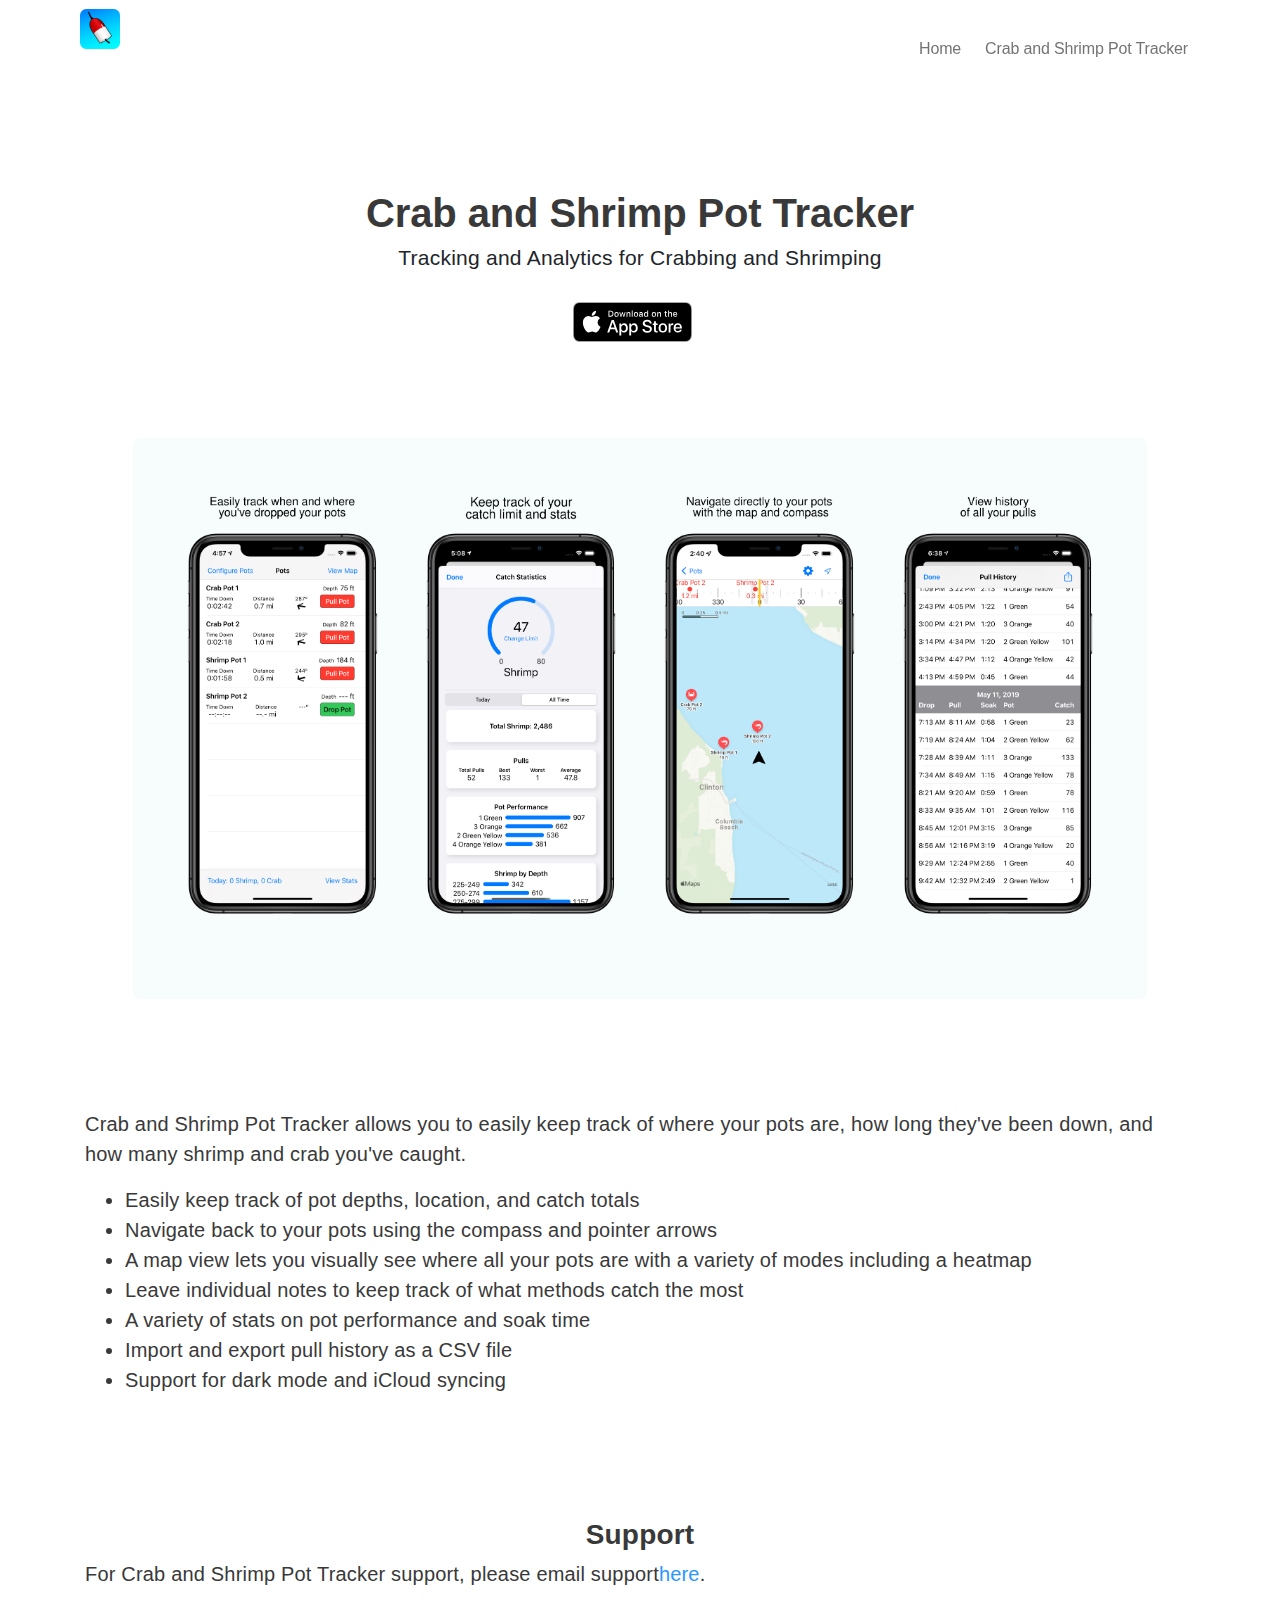
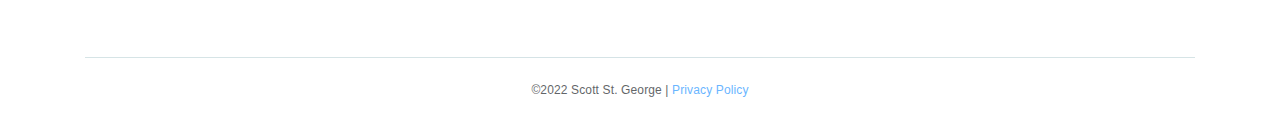
==== commit 5c3c4232: "Update index.html" ====
--- a/en/crab-and-shrimp-pot-tracker/index.html
+++ b/en/crab-and-shrimp-pot-tracker/index.html
@@ -1,21 +1,136 @@
-<!DOCTYPE html> <html lang="en"> <head> <meta charset="utf-8"> <meta name="viewport" content="width=device-width, initial-scale=1, shrink-to-fit=no"> <meta name="description" content="Crab and Shrimp Pot tracker for iOS"><meta name="keywords" content="crab, crabbing, shrimp, shrimping, fish, fishing, boat, track, statistics, hunt, gps, navigation, noaa, marine"><meta property="og:site_name" content="Crab and Shrimp Pot Tracker"/> <meta property="og:site" content=""/> <meta property="og:title" content="" /> <meta property="og:description" content=""/> <meta property="og:image" content=""/> <meta property="og:url" content=""/> <title>Crab and Shrimp Pot Tracker - Crab and Shrimp Pot Tracker</title> <link href="css/bootstrap-3a76f35339.css" rel="stylesheet" /> <link href="css/fontawesome-all-11274eeeaa.css" rel="stylesheet" /> <link href="css/swiper-4aa7a26ce2.css" rel="stylesheet" /> <link href="css/magnific-popup-bc1aad3793.css" rel="stylesheet" /> <link href="css/styles-light-bcdc24995d.css" rel="stylesheet" /> <link rel="icon" href="image/jprwdjn2/9f2cd3043016f7cc01bc17853f072739.png?imageView2/1/w/64/h/64" /> </head> <body data-spy="scroll" data-target=".fixed-top"> <div class="spinner-wrapper"> <div class="spinner"> <div class="bounce1"></div> <div class="bounce2"></div> <div class="bounce3"></div> </div> </div> <nav class="navbar navbar-expand-lg navbar-dark navbar-custom fixed-top"> <a class="navbar-brand logo-image" href="#"><h3><img src="image/jprwdjn2/9f2cd3043016f7cc01bc17853f072739.png?imageView2/1/w/128/h/128" alt=""/></h3></a> <button class="navbar-toggler" type="button" data-toggle="collapse" data-target="#navbarsToggle" aria-controls="navbarsToggle" aria-expanded="false" aria-label="Toggle navigation"> <span class="navbar-toggler-awesome fas fa-bars"></span> <span class="navbar-toggler-awesome fas fa-times"></span> </button>  <div class="collapse navbar-collapse" id="navbarsToggle"> <ul class="navbar-nav ml-auto"> <li class="nav-item"> <a class="nav-link page-scroll" href="http://www.scottstgeorge.com">Home</a></li><li class="nav-item"> <a class="nav-link page-scroll" href="">Crab and Shrimp Pot Tracker</a></li>  </ul> </div> </nav> <div id="header" class="cards-1"> <div class="container"> <div class="row"> <div class="col-lg-12"> <h1>Crab and Shrimp Pot Tracker</h1> <p class="p-heading p-large">Tracking and Analytics for Crabbing and Shrimping</p> <a href="https://apps.apple.com/app/apple-store/id1212160970?pt=118155238&ct=website&mt=8" target="_blank"><img src="image/download-icon/AppStore-Black.svg"/></a>&nbsp; &nbsp; </div> </div> </div> </div> <div class="slider-1"> <div class="container"> <div class="row"> <div class="col-lg-12"><div class="slider-container"> <div class="swiper-container image-v-slider"> <div class="swiper-wrapper"> <img class="swiper-slide"  src="image/jprwdjn2/7adb505d5feef9f7bb9415e6b4ef70dd.png"><img class="swiper-slide"  src="image/jprwdjn2/2c59d90d53704aeddb52153953a368f7.png"><img class="swiper-slide"  src="image/jprwdjn2/9264a9f5d0690eb03f292ec49af1e309.png"><img class="swiper-slide"  src="image/jprwdjn2/b94d99adfa3c1d48db1198936ebbbe9c.png"><img class="swiper-slide"  src="image/jprwdjn2/5e6cbcd90b7fb0bc3ebe391fe0f9e271.png"><img class="swiper-slide"  src="image/jprwdjn2/7f57d0bb5a3ef3f314821b32ac7c8688.png"> </div> </div> </div> </div> </div> </div> </div> <div class="cards-2" id="feature1"> <div class="container"> <div class="row"> <div class="col-lg-12"> <h2><h4 style=text-align:left>
-Crab and Shrimp Pot Tracker allows you to easily keep track of where your pots are, how long they've been down, and how many shrimp and crab you've caught. 
-</p></h2> <h4><ul style=text-align:left;>
-<li>
-Easily keep track of pot depths, location, and catch totals
-</li>
-<li>
-Navigate back to your pots using the compass and pointer arrows<li>
-A map view lets you visually see where all your pots are with a variety of modes including a heatmap
-</li>
-<li>
-Leave individual notes to keep track of what methods catch the most
-</li>
-<li>A variety of stats on pot performance and soak time</br>
-<li>
-Import and export pull history as a CSV file
-</li>
-<li>Support for dark mode and iCloud syncing</li>
-</ul></h4></div> </div> </div> </div><div class="cards-2" id="feature2"> <div class="container"> <div class="row"> <div class="col-lg-12"> <h2><h3>Support</h3></h2> <h4><h4 style=text-align:left>
-For Crab and Shrimp Pot Tracker support, please email support<a href="mailto:CrabAndShrimpPotTracker@scottstgeorge.com">here</a>.  
-</h4></h4></div> </div> </div> </div> <div class="copyright"> <div class="container"> <div class="row"> <div class="col-lg-12"> <p class="p-small">©2022 Scott St. George | <a href=../privacy-policy>Privacy Policy</a></p> </div> </div> </div> </div> <script src="js/jquery-a09e13ee94.min.js"></script> <script src="js/popper-36affe2ca6.min.js"></script> <script src="js/bootstrap-e1d98d4768.min.js"></script> <script src="js/jquery-b62c744f56.easing.min.js"></script> <script src="js/swiper-d3ecdaa712.min.js"></script> <script src="js/jquery-21dfcde552.magnific-popup.js"></script> <script src="js/validator-6f0c261c06.min.js"></script> <script src="js/scripts-ec752a0d69.js"></script> </body> </html>
+<!DOCTYPE html> 
+<html lang="en">
+   <head>
+      <!-- Global site tag (gtag.js) - Google Analytics -->
+      <script async src="https://www.googletagmanager.com/gtag/js?id=UA-12151241-1"></script>
+      <script>
+         window.dataLayer = window.dataLayer || [];
+         function gtag(){dataLayer.push(arguments);}
+         gtag('js', new Date());
+         
+         gtag('config', 'UA-12151241-1');
+      </script>
+      <!-- End Google Analytics -->
+      <meta charset="utf-8">
+      <meta name="viewport" content="width=device-width, initial-scale=1, shrink-to-fit=no">
+      <meta name="description" content="Crab and Shrimp Pot tracker for iOS">
+      <meta name="keywords" content="crab, crabbing, shrimp, shrimping, fish, fishing, boat, track, statistics, hunt, gps, navigation, noaa, marine">
+      <meta property="og:site_name" content="Crab and Shrimp Pot Tracker"/>
+      <meta property="og:site" content=""/>
+      <meta property="og:title" content="" />
+      <meta property="og:description" content=""/>
+      <meta property="og:image" content=""/>
+      <meta property="og:url" content=""/>
+      <title>Crab and Shrimp Pot Tracker - Crab and Shrimp Pot Tracker</title>
+      <link href="css/bootstrap-3a76f35339.css" rel="stylesheet" />
+      <link href="css/fontawesome-all-11274eeeaa.css" rel="stylesheet" />
+      <link href="css/swiper-4aa7a26ce2.css" rel="stylesheet" />
+      <link href="css/magnific-popup-bc1aad3793.css" rel="stylesheet" />
+      <link href="css/styles-light-bcdc24995d.css" rel="stylesheet" />
+      <link rel="icon" href="image/jprwdjn2/9f2cd3043016f7cc01bc17853f072739.png?imageView2/1/w/64/h/64" />
+   </head>
+   <body data-spy="scroll" data-target=".fixed-top">
+      <div class="spinner-wrapper">
+         <div class="spinner">
+            <div class="bounce1"></div>
+            <div class="bounce2"></div>
+            <div class="bounce3"></div>
+         </div>
+      </div>
+      <nav class="navbar navbar-expand-lg navbar-dark navbar-custom fixed-top">
+         <a class="navbar-brand logo-image" href="#">
+            <h3><img src="image/jprwdjn2/9f2cd3043016f7cc01bc17853f072739.png?imageView2/1/w/128/h/128" alt=""/></h3>
+         </a>
+         <button class="navbar-toggler" type="button" data-toggle="collapse" data-target="#navbarsToggle" aria-controls="navbarsToggle" aria-expanded="false" aria-label="Toggle navigation"> <span class="navbar-toggler-awesome fas fa-bars"></span> <span class="navbar-toggler-awesome fas fa-times"></span> </button>  
+         <div class="collapse navbar-collapse" id="navbarsToggle">
+            <ul class="navbar-nav ml-auto">
+               <li class="nav-item"> <a class="nav-link page-scroll" href="http://www.scottstgeorge.com">Home</a></li>
+               <li class="nav-item"> <a class="nav-link page-scroll" href="">Crab and Shrimp Pot Tracker</a></li>
+            </ul>
+         </div>
+      </nav>
+      <div id="header" class="cards-1">
+         <div class="container">
+            <div class="row">
+               <div class="col-lg-12">
+                  <h1>Crab and Shrimp Pot Tracker</h1>
+                  <p class="p-heading p-large">Tracking and Analytics for Crabbing and Shrimping</p>
+                  <a href="https://apps.apple.com/app/apple-store/id1212160970?pt=118155238&ct=website&mt=8" target="_blank"><img src="image/download-icon/AppStore-Black.svg"/></a>&nbsp; &nbsp; 
+               </div>
+            </div>
+         </div>
+      </div>
+      <div class="slider-1">
+         <div class="container">
+            <div class="row">
+               <div class="col-lg-12">
+                  <div class="slider-container">
+                     <div class="swiper-container image-v-slider">
+                        <div class="swiper-wrapper"> <img class="swiper-slide"  src="image/jprwdjn2/7adb505d5feef9f7bb9415e6b4ef70dd.png"><img class="swiper-slide"  src="image/jprwdjn2/2c59d90d53704aeddb52153953a368f7.png"><img class="swiper-slide"  src="image/jprwdjn2/9264a9f5d0690eb03f292ec49af1e309.png"><img class="swiper-slide"  src="image/jprwdjn2/b94d99adfa3c1d48db1198936ebbbe9c.png"><img class="swiper-slide"  src="image/jprwdjn2/5e6cbcd90b7fb0bc3ebe391fe0f9e271.png"><img class="swiper-slide"  src="image/jprwdjn2/7f57d0bb5a3ef3f314821b32ac7c8688.png"> </div>
+                     </div>
+                  </div>
+               </div>
+            </div>
+         </div>
+      </div>
+      <div class="cards-2" id="feature1">
+         <div class="container">
+            <div class="row">
+               <div class="col-lg-12">
+                  <h2>
+                     <h4 style=text-align:left>
+                     Crab and Shrimp Pot Tracker allows you to easily keep track of where your pots are, how long they've been down, and how many shrimp and crab you've caught. 
+                     </p>
+                  </h2>
+                  <h4>
+                     <ul style=text-align:left;>
+                        <li>
+                           Easily keep track of pot depths, location, and catch totals
+                        </li>
+                        <li>
+                           Navigate back to your pots using the compass and pointer arrows
+                        <li>
+                           A map view lets you visually see where all your pots are with a variety of modes including a heatmap
+                        </li>
+                        <li>
+                           Leave individual notes to keep track of what methods catch the most
+                        </li>
+                        <li>A variety of stats on pot performance and soak time</br>
+                        <li>
+                           Import and export pull history as a CSV file
+                        </li>
+                        <li>Support for dark mode and iCloud syncing</li>
+                     </ul>
+                  </h4>
+               </div>
+            </div>
+         </div>
+      </div>
+      <div class="cards-2" id="feature2">
+         <div class="container">
+            <div class="row">
+               <div class="col-lg-12">
+                  <h2>
+                     <h3>Support</h3>
+                  </h2>
+                  <h4>
+                     <h4 style=text-align:left>
+                        For Crab and Shrimp Pot Tracker support, please email support<a href="mailto:CrabAndShrimpPotTracker@scottstgeorge.com">here</a>.  
+                     </h4>
+                  </h4>
+               </div>
+            </div>
+         </div>
+      </div>
+      <div class="copyright">
+         <div class="container">
+            <div class="row">
+               <div class="col-lg-12">
+                  <p class="p-small">©2022 Scott St. George | <a href=../privacy-policy>Privacy Policy</a></p>
+               </div>
+            </div>
+         </div>
+      </div>
+      <script src="js/jquery-a09e13ee94.min.js"></script> <script src="js/popper-36affe2ca6.min.js"></script> <script src="js/bootstrap-e1d98d4768.min.js"></script> <script src="js/jquery-b62c744f56.easing.min.js"></script> <script src="js/swiper-d3ecdaa712.min.js"></script> <script src="js/jquery-21dfcde552.magnific-popup.js"></script> <script src="js/validator-6f0c261c06.min.js"></script> <script src="js/scripts-ec752a0d69.js"></script> 
+   </body>
+</html>
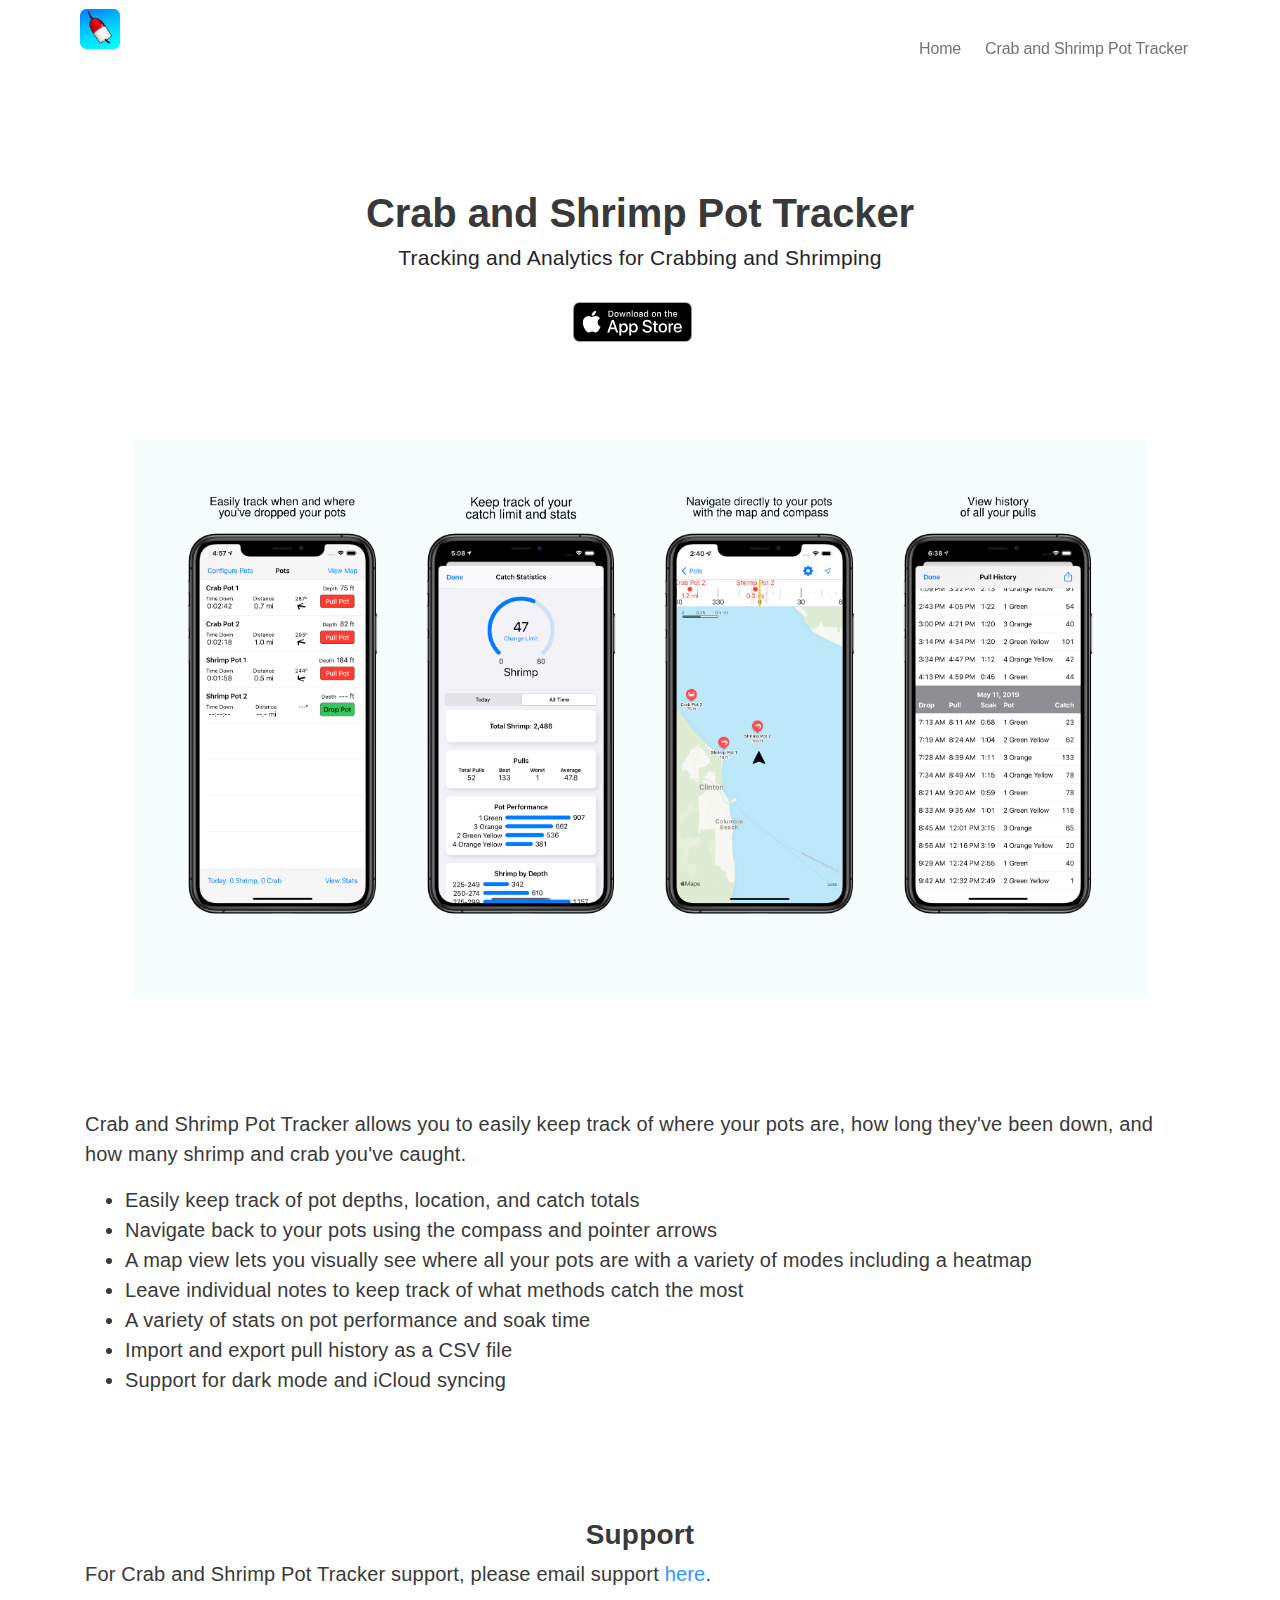
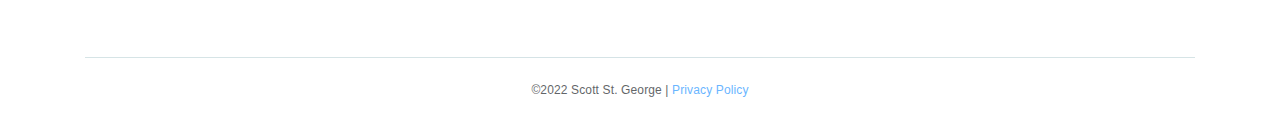
==== commit 16de8852: "Update index.html" ====
--- a/en/crab-and-shrimp-pot-tracker/index.html
+++ b/en/crab-and-shrimp-pot-tracker/index.html
@@ -115,7 +115,7 @@
                   </h2>
                   <h4>
                      <h4 style=text-align:left>
-                        For Crab and Shrimp Pot Tracker support, please email support<a href="mailto:CrabAndShrimpPotTracker@scottstgeorge.com">here</a>.  
+                        For Crab and Shrimp Pot Tracker support, please email support <a href="mailto:CrabAndShrimpPotTracker@scottstgeorge.com">here</a>.  
                      </h4>
                   </h4>
                </div>
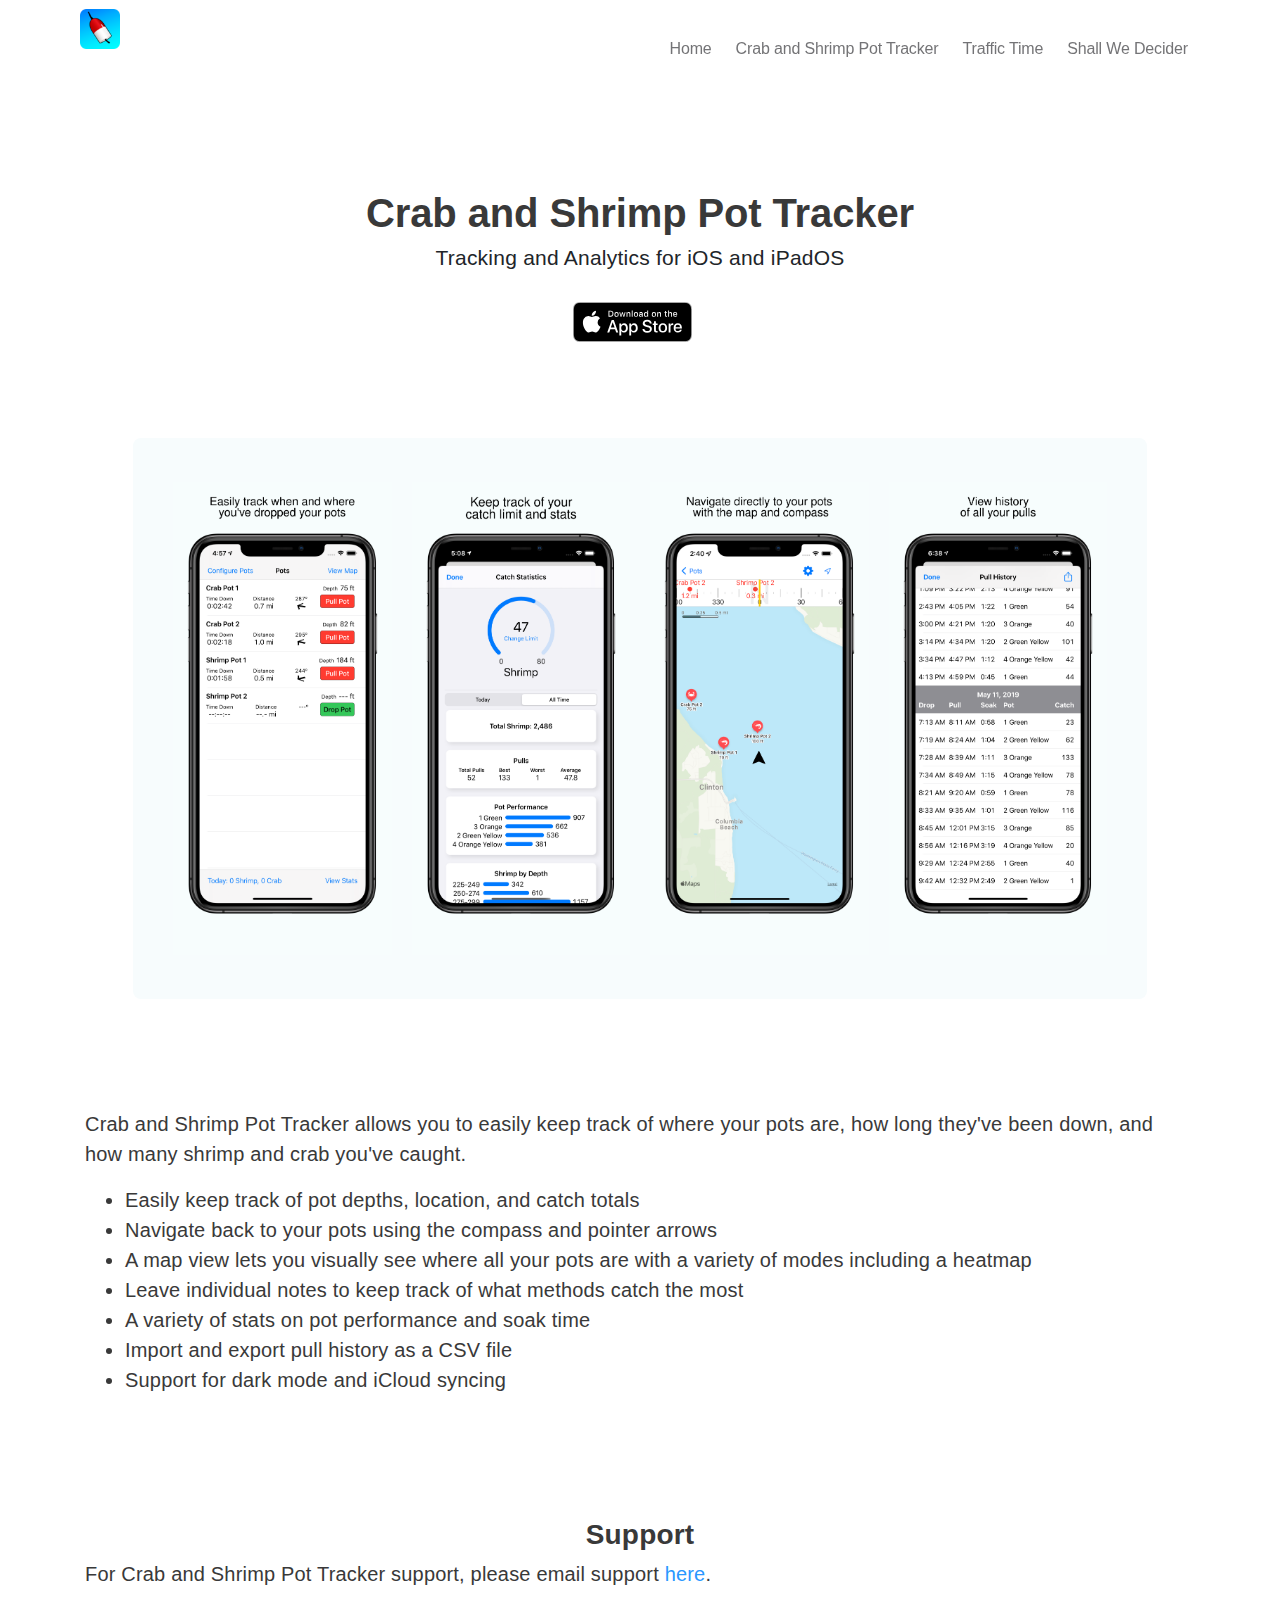
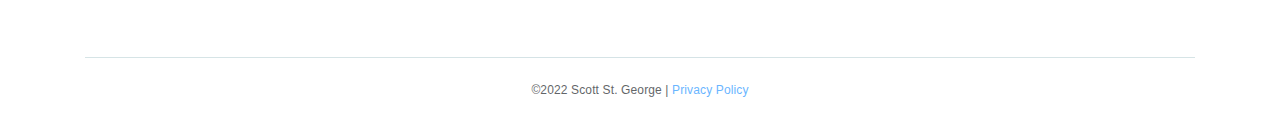
==== commit 5c6bb658: "Fix bad link. Add LinkedIn badge" ====
--- a/en/crab-and-shrimp-pot-tracker/index.html
+++ b/en/crab-and-shrimp-pot-tracker/index.html
@@ -11,6 +11,9 @@
          gtag('config', 'UA-12151241-1');
       </script>
       <!-- End Google Analytics -->
+      
+      <script src="https://platform.linkedin.com/badges/js/profile.js" async defer type="text/javascript"></script>
+      
       <meta charset="utf-8">
       <meta name="viewport" content="width=device-width, initial-scale=1, shrink-to-fit=no">
       <meta name="description" content="Crab and Shrimp Pot tracker for iOS">
@@ -44,8 +47,10 @@
          <button class="navbar-toggler" type="button" data-toggle="collapse" data-target="#navbarsToggle" aria-controls="navbarsToggle" aria-expanded="false" aria-label="Toggle navigation"> <span class="navbar-toggler-awesome fas fa-bars"></span> <span class="navbar-toggler-awesome fas fa-times"></span> </button>  
          <div class="collapse navbar-collapse" id="navbarsToggle">
             <ul class="navbar-nav ml-auto">
-               <li class="nav-item"> <a class="nav-link page-scroll" href="http://www.scottstgeorge.com">Home</a></li>
-               <li class="nav-item"> <a class="nav-link page-scroll" href="">Crab and Shrimp Pot Tracker</a></li>
+               	<li class="nav-item"> <a class="nav-link page-scroll" href="http://www.scottstgeorge.com">Home</a></li>
+               	<li class="nav-item"> <a class="nav-link page-scroll" href="">Crab and Shrimp Pot Tracker</a></li>
+	      	<li class="nav-item"> <a class="nav-link page-scroll" href="../traffic-time">Traffic Time</a></li>
+		<li class="nav-item"> <a class="nav-link page-scroll" href="../shallwe-decider">Shall We Decider</a></li>
             </ul>
          </div>
       </nav>
@@ -54,7 +59,7 @@
             <div class="row">
                <div class="col-lg-12">
                   <h1>Crab and Shrimp Pot Tracker</h1>
-                  <p class="p-heading p-large">Tracking and Analytics for Crabbing and Shrimping</p>
+                  <p class="p-heading p-large">Tracking and Analytics for iOS and iPadOS</p>
                   <a href="https://apps.apple.com/app/apple-store/id1212160970?pt=118155238&ct=website&mt=8" target="_blank"><img src="image/download-icon/AppStore-Black.svg"/></a>&nbsp; &nbsp; 
                </div>
             </div>
@@ -66,7 +71,14 @@
                <div class="col-lg-12">
                   <div class="slider-container">
                      <div class="swiper-container image-v-slider">
-                        <div class="swiper-wrapper"> <img class="swiper-slide"  src="image/jprwdjn2/7adb505d5feef9f7bb9415e6b4ef70dd.png"><img class="swiper-slide"  src="image/jprwdjn2/2c59d90d53704aeddb52153953a368f7.png"><img class="swiper-slide"  src="image/jprwdjn2/9264a9f5d0690eb03f292ec49af1e309.png"><img class="swiper-slide"  src="image/jprwdjn2/b94d99adfa3c1d48db1198936ebbbe9c.png"><img class="swiper-slide"  src="image/jprwdjn2/5e6cbcd90b7fb0bc3ebe391fe0f9e271.png"><img class="swiper-slide"  src="image/jprwdjn2/7f57d0bb5a3ef3f314821b32ac7c8688.png"> </div>
+                        <div class="swiper-wrapper"> 
+			<img class="swiper-slide"  src="image/jprwdjn2/7adb505d5feef9f7bb9415e6b4ef70dd.png">
+			<img class="swiper-slide"  src="image/jprwdjn2/2c59d90d53704aeddb52153953a368f7.png">
+			<img class="swiper-slide"  src="image/jprwdjn2/9264a9f5d0690eb03f292ec49af1e309.png">
+			<img class="swiper-slide"  src="image/jprwdjn2/b94d99adfa3c1d48db1198936ebbbe9c.png">
+			<img class="swiper-slide"  src="image/jprwdjn2/5e6cbcd90b7fb0bc3ebe391fe0f9e271.png">
+			<img class="swiper-slide"  src="image/jprwdjn2/7f57d0bb5a3ef3f314821b32ac7c8688.png"> 
+			</div>
                      </div>
                   </div>
                </div>
@@ -95,7 +107,7 @@
                         <li>
                            Leave individual notes to keep track of what methods catch the most
                         </li>
-                        <li>A variety of stats on pot performance and soak time</br>
+                        <li>A variety of stats on pot performance and soak time</li>
                         <li>
                            Import and export pull history as a CSV file
                         </li>
--- a/en/crab-and-shrimp-pot-tracker/css/styles-light-bcdc24995d.css
+++ b/en/crab-and-shrimp-pot-tracker/css/styles-light-bcdc24995d.css
@@ -1752,7 +1752,7 @@
     }
 
     .navbar-custom.top-nav-collapse {
-        padding:.5rem 5rem
+        padding:1rem 5rem
     }
 
     .p-heading {
